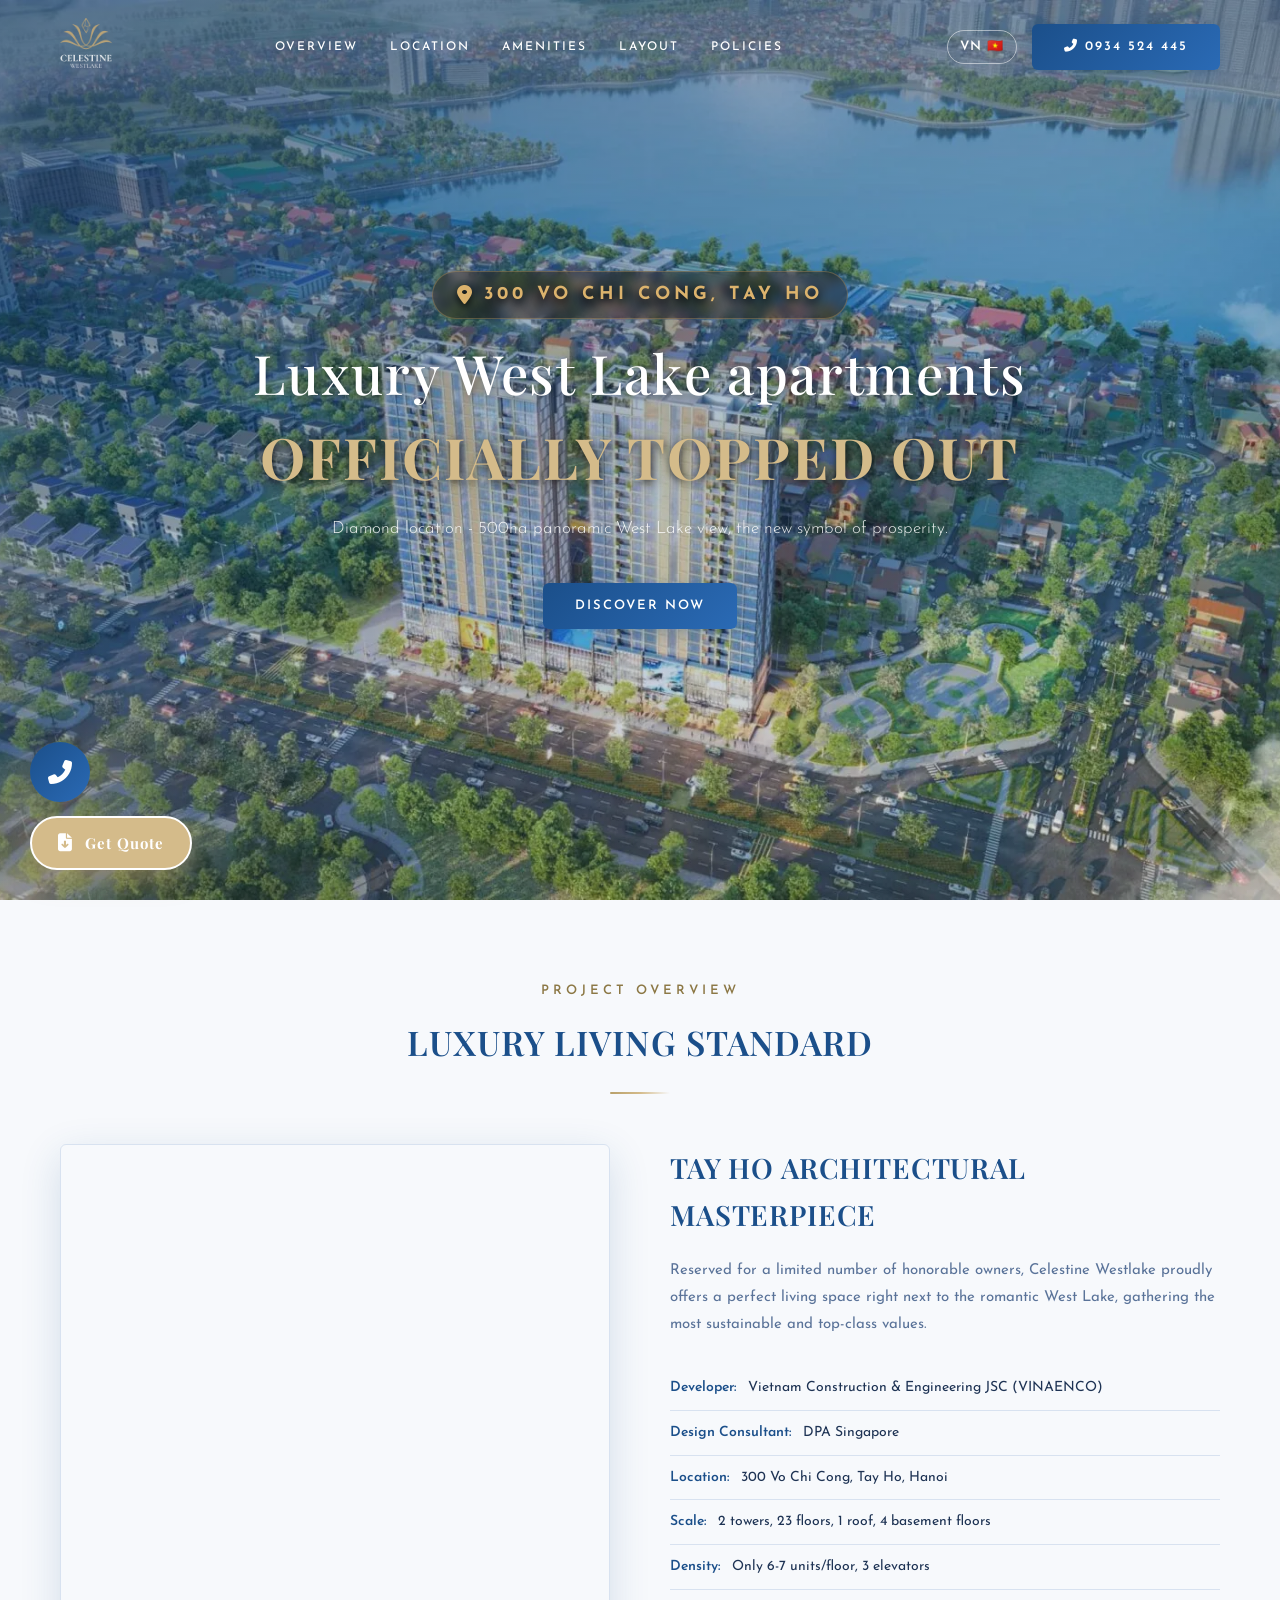
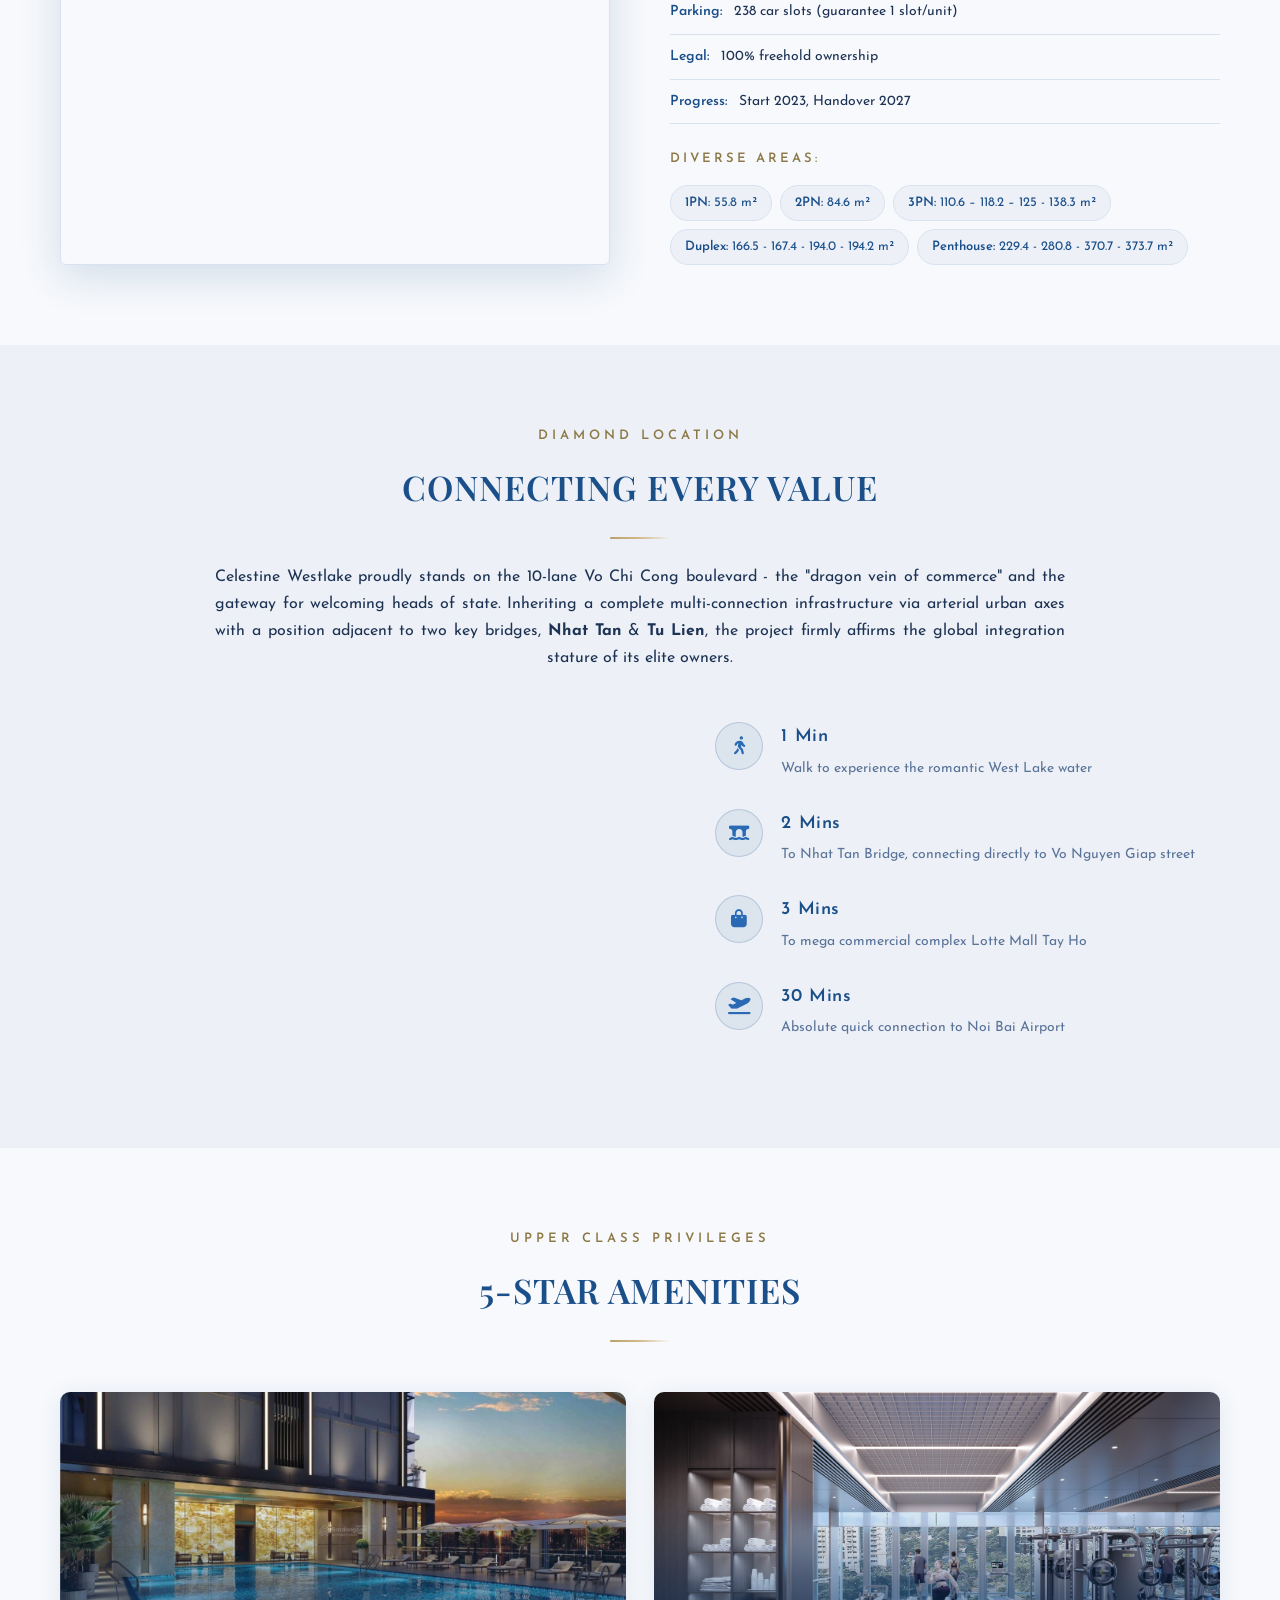
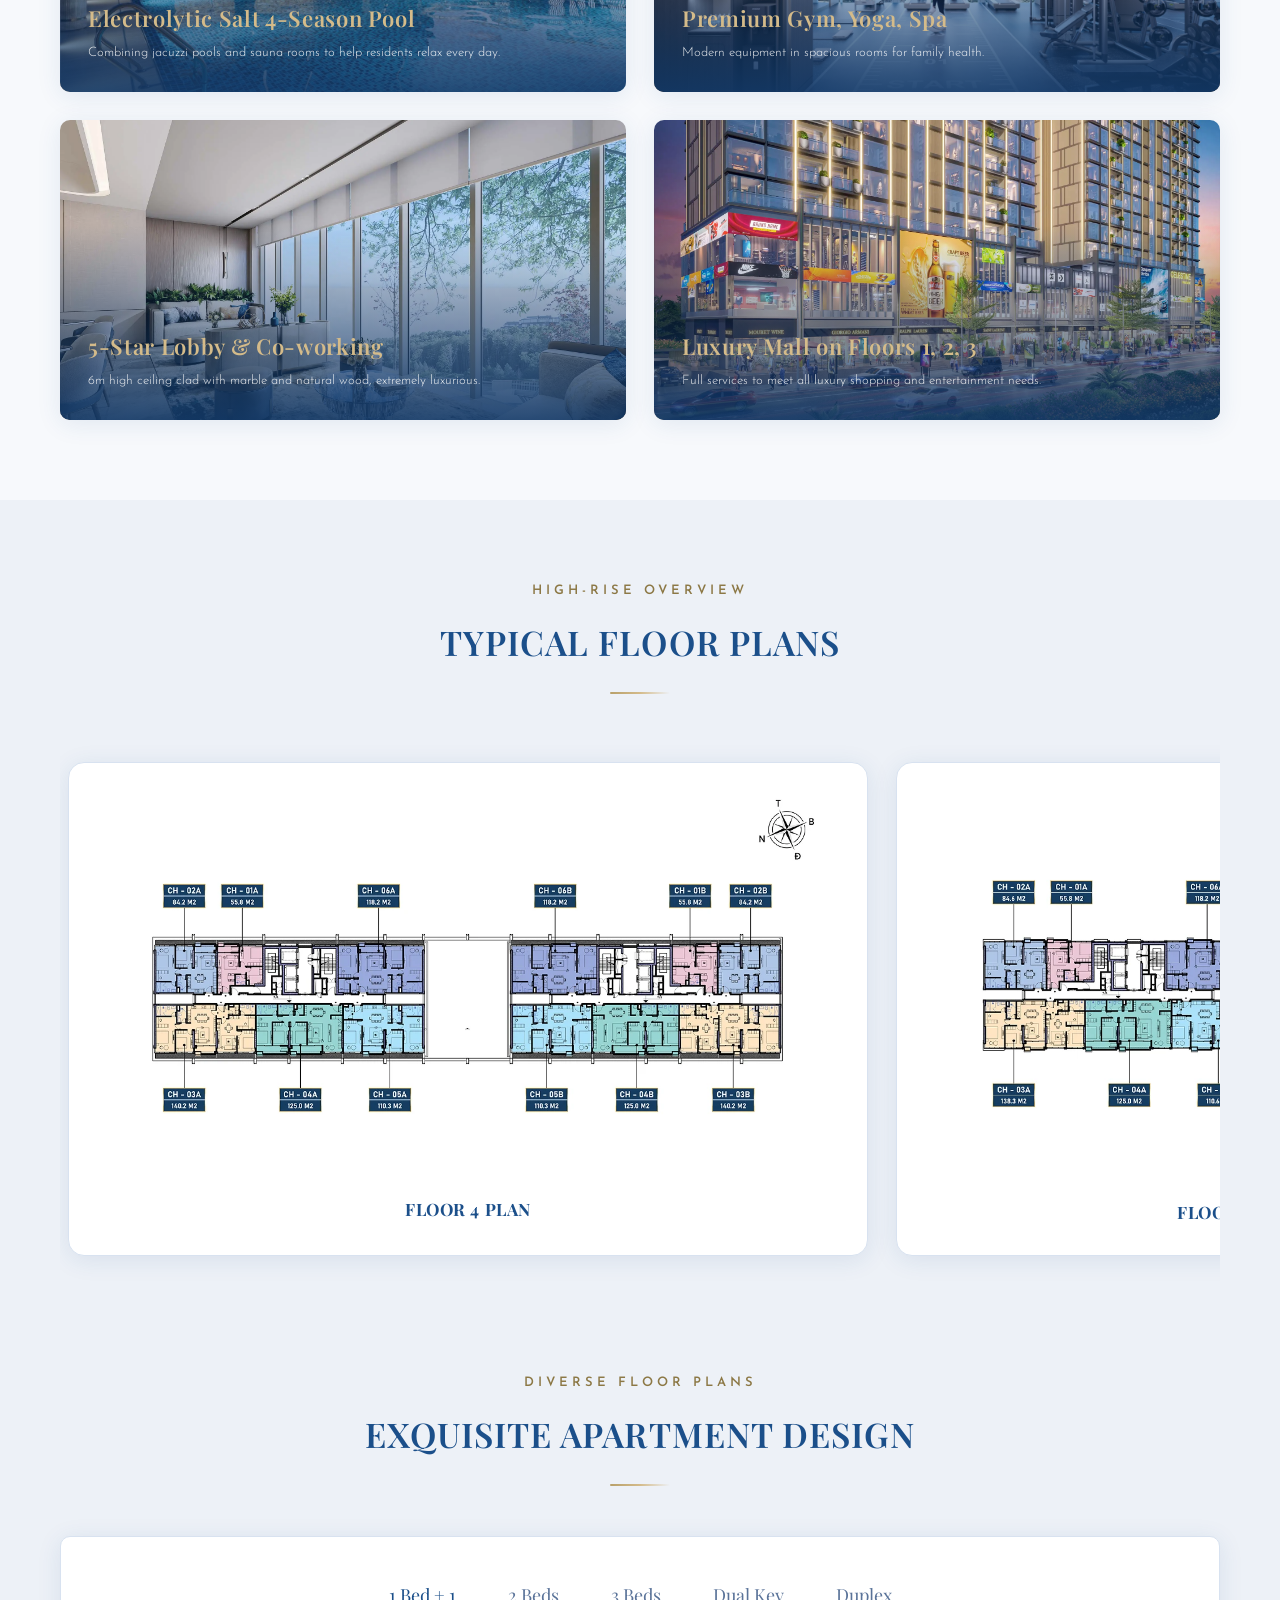
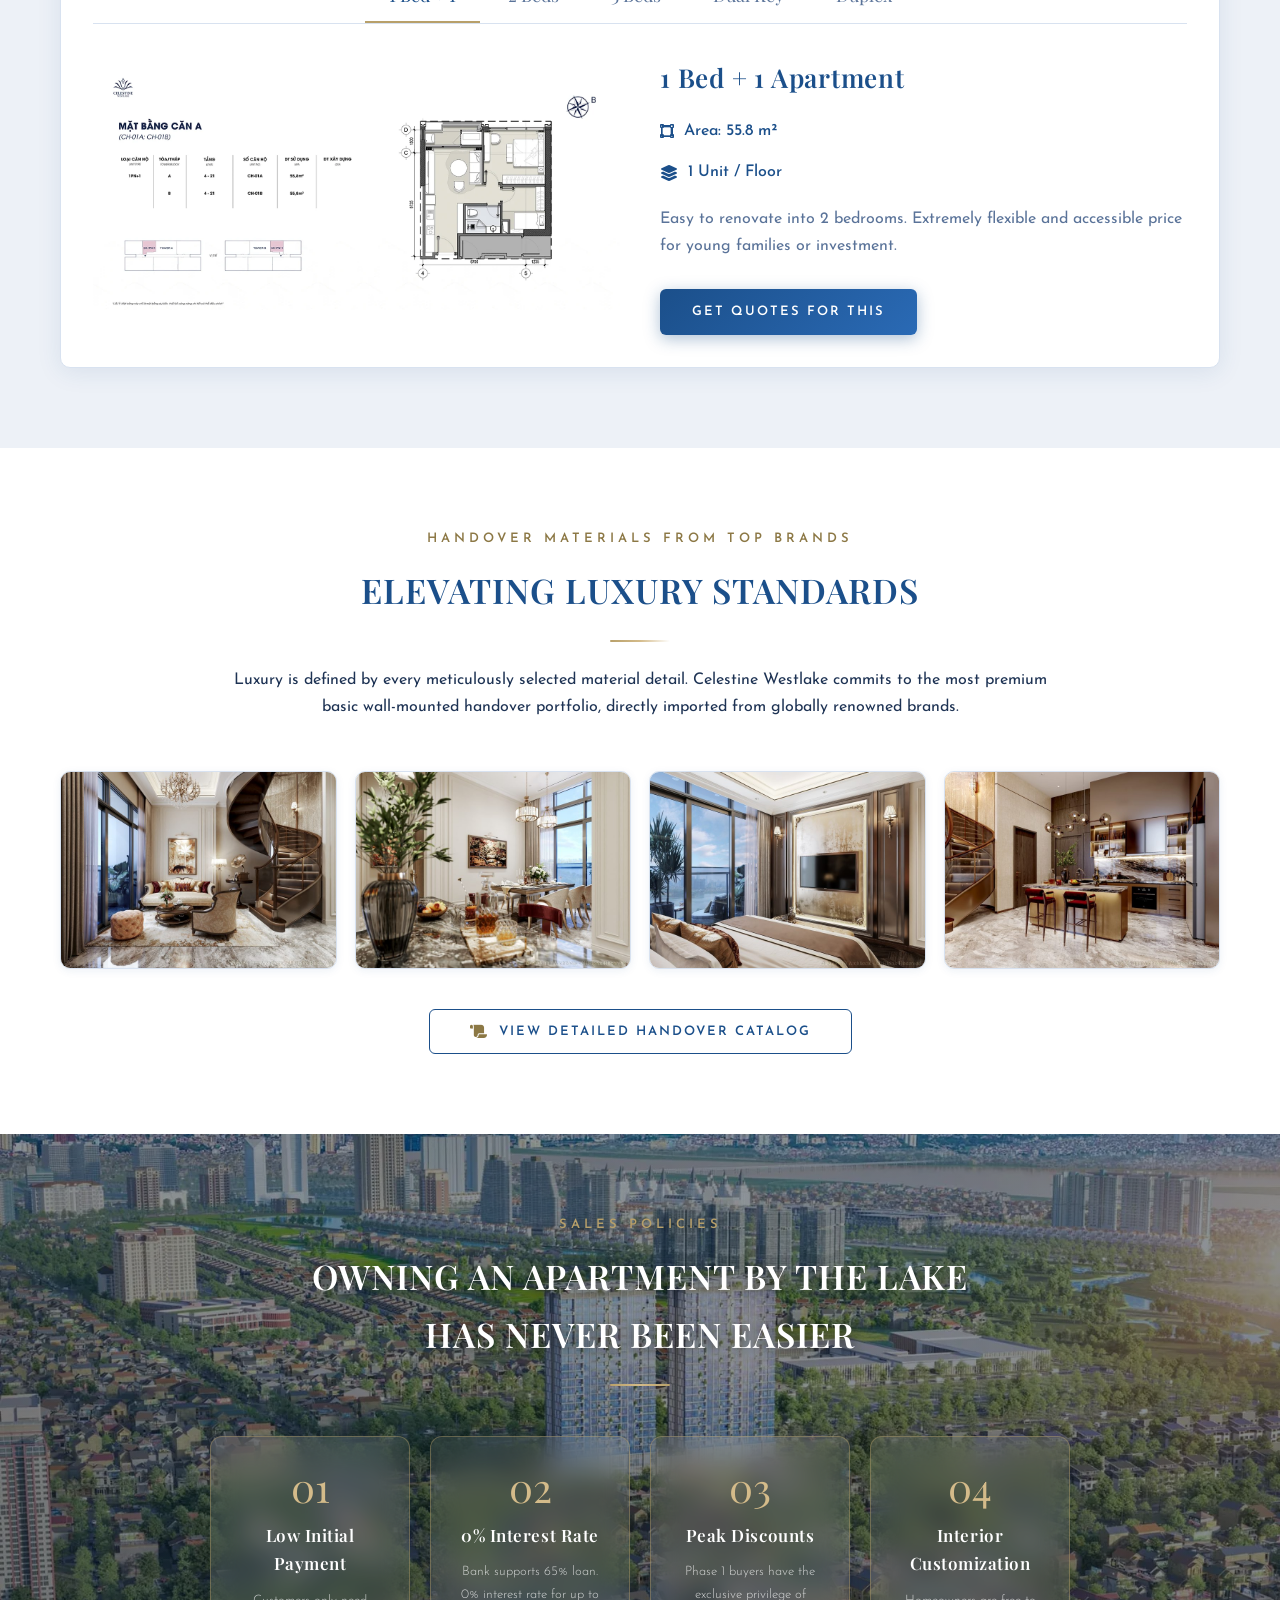
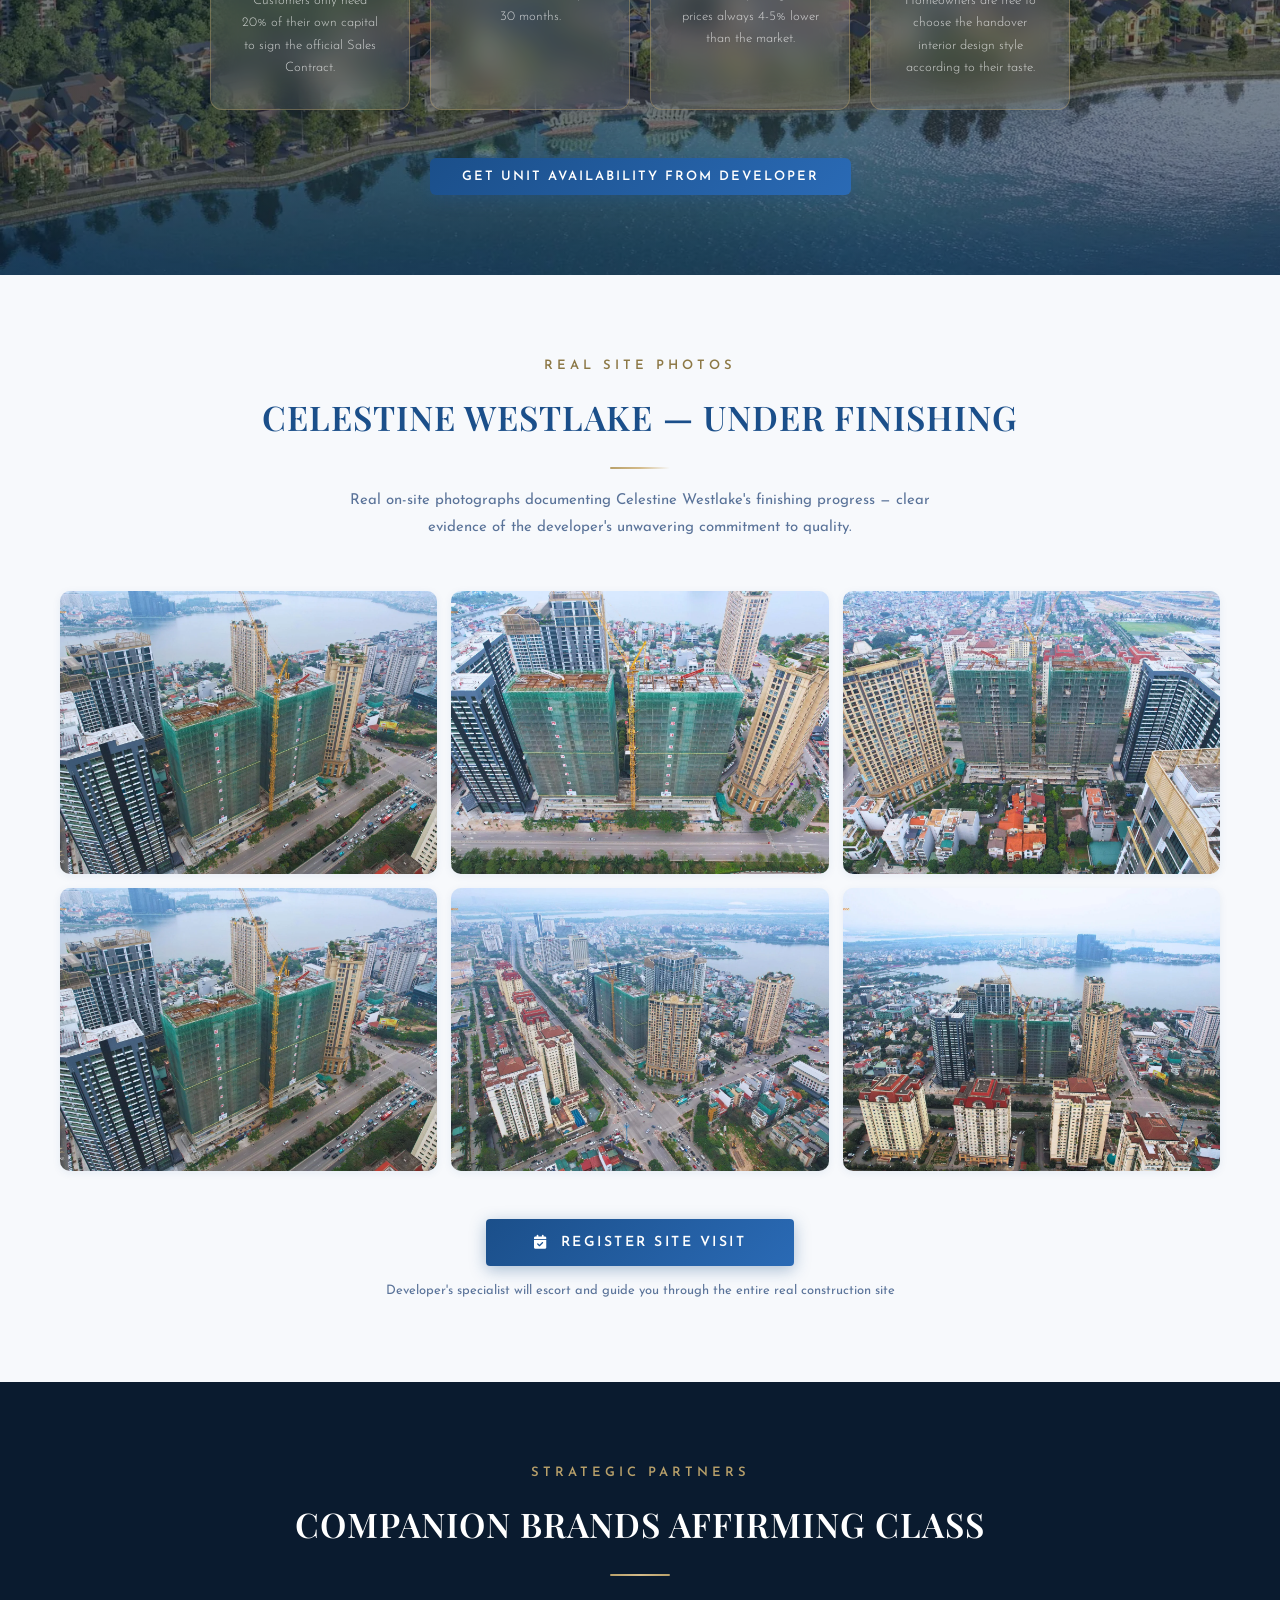
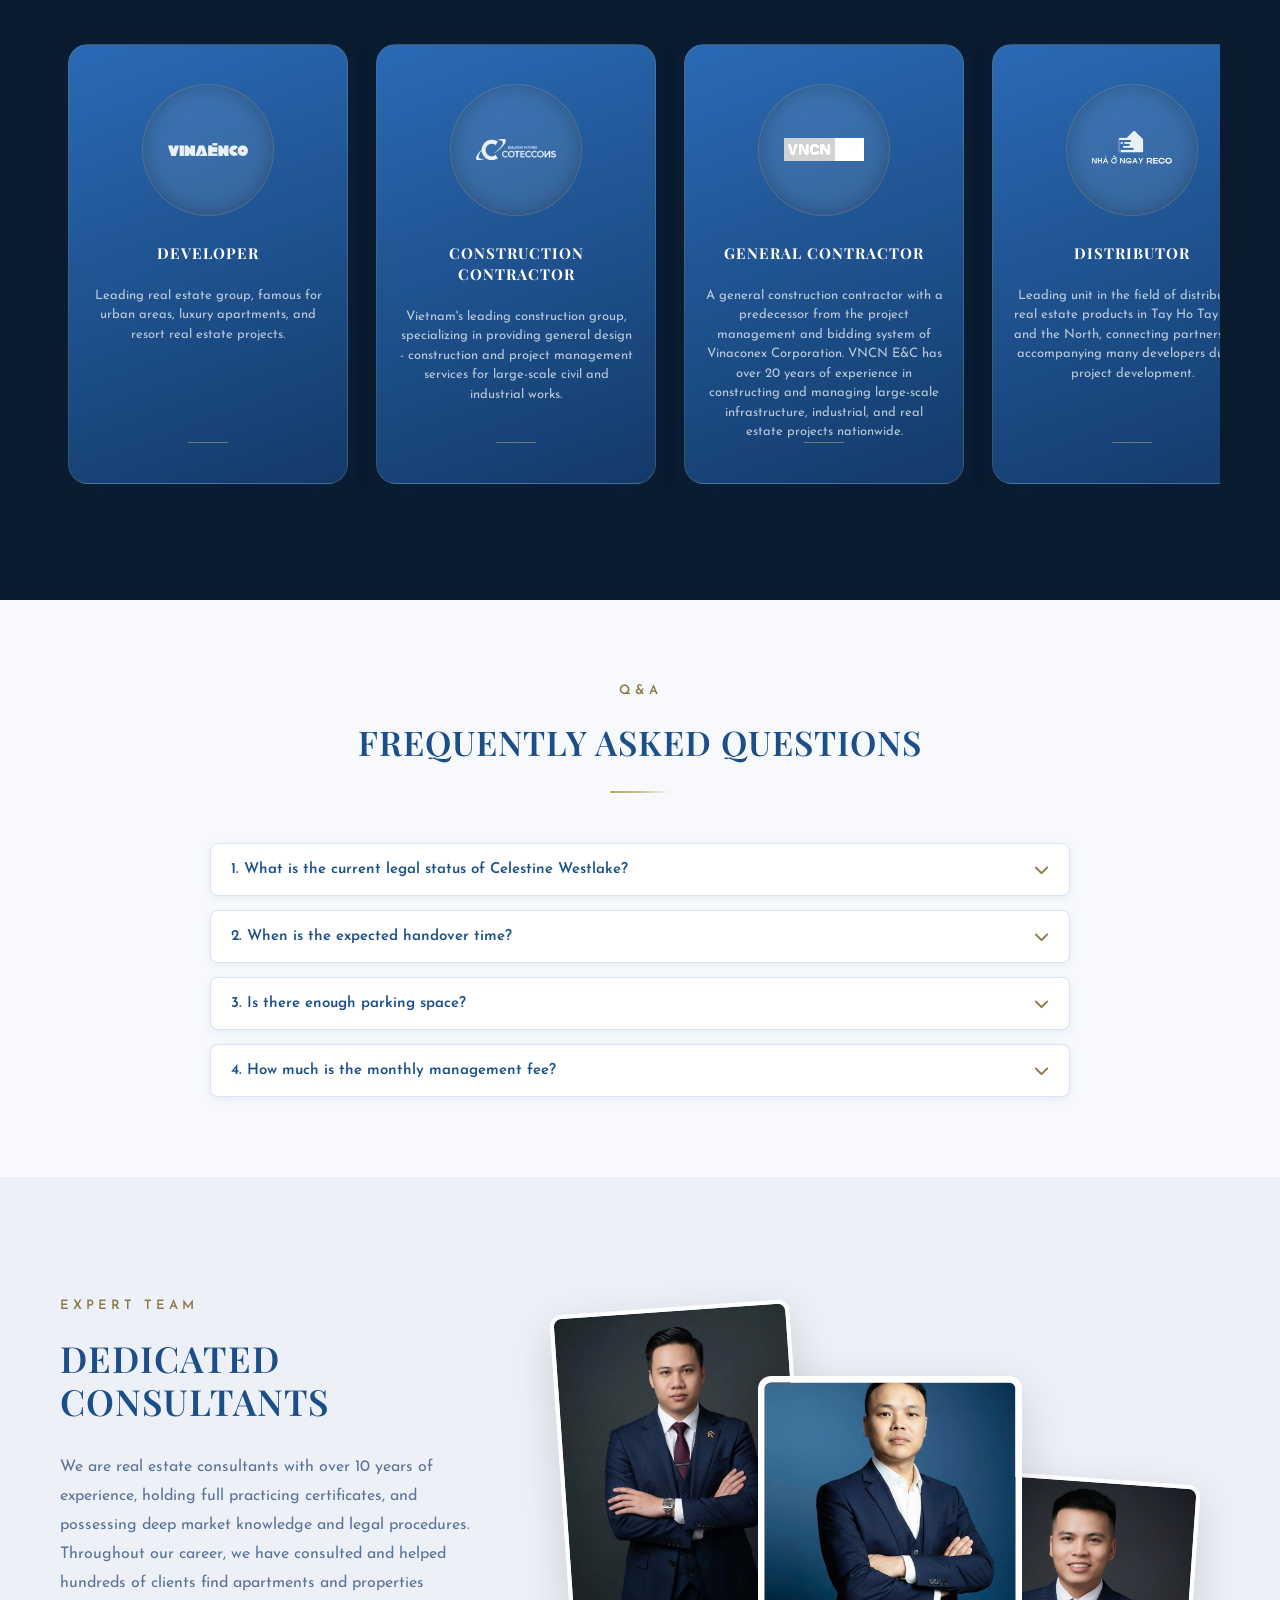
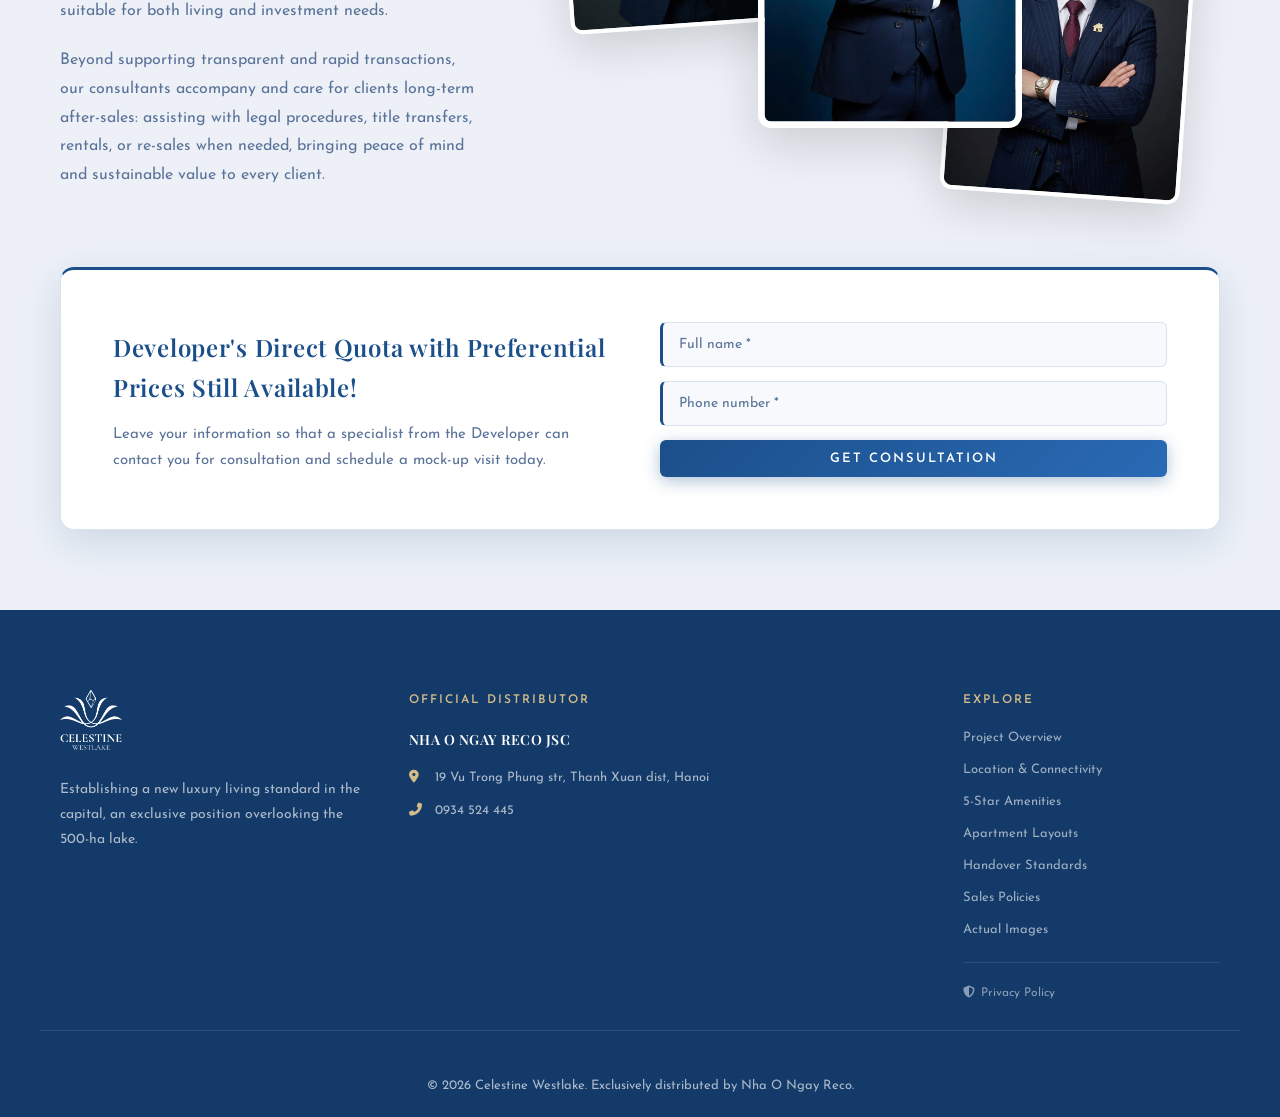
==== en.html @ 9095e69c "first commit" ====
<!DOCTYPE html>
<html lang="en">

<head>
    <meta charset="UTF-8">
    <meta name="viewport" content="width=device-width, initial-scale=1.0">
    <title>Celestine Westlake - The Origin of Luxury Living</title>
    <meta name="description"
        content="Luxury apartments Celestine Westlake at 300 Vo Chi Cong. 100% freehold ownership. Panoramic West Lake view. 216 exclusive units.">
    <meta name="keywords"
        content="Celestine Westlake, chung cư Tây Hồ, căn hộ hạng sang Hà Nội, 300 Võ Chí Công, chung cư cạnh Hồ Tây, VINAENCO, duplex Tây Hồ, penthouse Hồ Tây">
    <meta name="author" content="VINAENCO - Công ty CP Xây dựng và Kỹ thuật Việt Nam">
    <meta name="robots" content="index, follow">
    <link rel="canonical" href="https://vinaenco-celestine.vercel.app/">

    <!-- Open Graph / Facebook -->
    <meta property="og:type" content="website">
    <meta property="og:url" content="https://vinaenco-celestine.vercel.app/">
    <meta property="og:title" content="Celestine Westlake – Luxury Lakefront Apartments | Officially Topped Out">
    <meta property="og:description"
        content="216 exclusive units at 300 Vo Chi Cong, Tay Ho. 500ha panoramic West Lake view. Freehold ownership. Nhận báo giá trực tiếp từ CĐT VINAENCO.">
    <meta property="og:image" content="https://vinaenco-celestine.vercel.app/assets/images/Tong quan 1.jpg">
    <meta property="og:locale" content="vi_VN">
    <meta property="og:site_name" content="Celestine Westlake">

    <!-- Twitter Card -->
    <meta name="twitter:card" content="summary_large_image">
    <meta name="twitter:title" content="Celestine Westlake – Luxury Lakefront Apartments | Officially Topped Out">
    <meta name="twitter:description"
        content="216 exclusive units at 300 Vo Chi Cong, Tay Ho. 500ha panoramic West Lake view. Freehold ownership.">
    <meta name="twitter:image" content="https://vinaenco-celestine.vercel.app/assets/images/Tong quan 1.jpg">

    <!-- Favicon & Theme -->
    <link rel="icon" type="image/png" href="assets/images/logo.png">
    <meta name="theme-color" content="#FAF6F0">

    <!-- Google Fonts -->
    <link rel="preconnect" href="https://fonts.googleapis.com">
    <link rel="preconnect" href="https://fonts.gstatic.com" crossorigin>
    <link
        href="https://fonts.googleapis.com/css2?family=Cormorant+Garamond:wght@400;500;600;700&family=Montserrat:wght@300;400;500;600;700&display=swap"
        rel="stylesheet">
    <!-- Font Awesome -->
    <link rel="stylesheet" href="https://cdnjs.cloudflare.com/ajax/libs/font-awesome/6.4.0/css/all.min.css">
    <!-- Custom CSS -->
    <link rel="stylesheet" href="styles.css">

    <!-- Auto-redirect disabled in english file -->

    <!-- Meta Pixel Code -->
    <script>
        !function (f, b, e, v, n, t, s) {
            if (f.fbq) return; n = f.fbq = function () {
                n.callMethod ?
                    n.callMethod.apply(n, arguments) : n.queue.push(arguments)
            };
            if (!f._fbq) f._fbq = n; n.push = n; n.loaded = !0; n.version = '2.0';
            n.queue = []; t = b.createElement(e); t.async = !0;
            t.src = v; s = b.getElementsByTagName(e)[0];
            s.parentNode.insertBefore(t, s)
        }(window, document, 'script',
            'https://connect.facebook.net/en_US/fbevents.js');
        fbq('init', '1623653145273859');
        fbq('track', 'PageView');
    </script>
    <noscript><img height="1" width="1" style="display:none"
            src="https://www.facebook.com/tr?id=1623653145273859&ev=PageView&noscript=1" /></noscript>
    <!-- End Meta Pixel Code -->

    <!-- TikTok Pixel Code -->
    <script>
        !function (w, d, t) {
            w.TiktokAnalyticsObject = t;
            var ttq = w[t] = w[t] || [];
            ttq.methods = ["page", "track", "identify", "instances", "debug", "on", "off", "once", "ready", "alias", "group", "enableCookie", "disableCookie", "holdConsent", "revokeConsent", "grantConsent"];
            ttq.setAndDequeue = function (e) { ttq.use(e); ttq.names.forEach(function (n) { ttq[n] = function () { var i = Array.prototype.slice.call(arguments); i.unshift(n); ttq.push(i) } }) };
            ttq.use = function (t) { return ttq.instances.filter(function (e) { return e.name === t })[0] || ttq.setCustomLibrary(t) };
            ttq.load = function (e, n) {
                var r = "https://analytics.tiktok.com/i18n/pixel/events.js";
                ttq._i = ttq._i || {}; ttq._i[e] = []; ttq._i[e]._u = r; ttq._t = ttq._t || {}; ttq._t[e] = +new Date; ttq._o = ttq._o || {}; ttq._o[e] = n || {};
                n = document.createElement("script"); n.type = "text/javascript"; n.async = !0; n.src = r + "?sdkid=" + e + "&lib=" + t;
                e = document.getElementsByTagName("script")[0]; e.parentNode.insertBefore(n, e)
            };
            ttq.instances = []; ttq.cache = {}; ttq.setCustomLibrary = function (n) { ttq.instances.push(n) }; ttq.names = ttq.methods; ttq.queue = [];
            Array.prototype.forEach.call(ttq.methods, function (e) { ttq[e] = function () { var n = Array.prototype.slice.call(arguments); n.unshift(e); ttq.queue.push(n) } });
            w[t] = ttq
        }(window, document, "ttq");
        ttq.load('D3N0STRC77U93U3SVAC0');
        ttq.page();
    </script>
    <!-- End TikTok Pixel Code -->



    <style>
        .lux-tooltip {
            position: absolute;
            z-index: 100;
            opacity: 0;
            visibility: hidden;
            transition: all 0.3s cubic-bezier(0.175, 0.885, 0.32, 1.275);
            pointer-events: none;
            transform: translate(-50%, -100%) scale(1);
            margin-top: -15px;
            background: #1B4F8A;
            border-radius: 12px;
            width: 220px;
            box-shadow: 0 10px 30px rgba(0, 0, 0, 0.5);
            border: 1px solid #B8A06A;
            overflow: visible;
        }

        .lux-tooltip::after {
            content: '';
            position: absolute;
            bottom: -8px;
            left: 50%;
            transform: translateX(-50%);
            border-width: 8px 8px 0 8px;
            border-style: solid;
            border-color: #1B4F8A transparent transparent transparent;
        }

        .lux-tooltip img {
            width: 100%;
            height: 130px;
            object-fit: cover;
            display: block;
            border-top-left-radius: 12px;
            border-top-right-radius: 12px;
        }

        .lux-tooltip-content {
            display: flex;
            padding: 12px;
            gap: 12px;
            align-items: center;
        }

        .lux-tooltip-time {
            background: #133A69;
            border-radius: 8px;
            padding: 6px 10px;
            text-align: center;
            flex-shrink: 0;
            min-width: 48px;
            border: 1px solid rgba(255, 255, 255, 0.05);
        }

        .lux-tooltip-time .num {
            display: block;
            color: #dcb36d;
            font-size: 18px;
            font-weight: 700;
            line-height: 1;
            font-family: 'Montserrat', sans-serif;
        }

        .lux-tooltip-time .unit {
            display: block;
            color: #a0aab8;
            font-size: 11px;
            margin-top: 3px;
        }

        .lux-tooltip-title {
            color: #ffffff;
            font-family: 'Montserrat', sans-serif;
            font-size: 14px;
            font-weight: 600;
            line-height: 1.4;
            margin: 0;
            text-align: left;
        }
    </style>

    <style>
        .hero-location-highlight {
            color: #dcb36d !important;
            font-size: 18px !important;
            font-weight: 700 !important;
            letter-spacing: 2px;
            text-transform: uppercase;
            text-shadow: 0 4px 8px rgba(0, 0, 0, 0.8), 0 0 20px rgba(0, 0, 0, 0.5);
            margin-bottom: 20px;
            display: inline-flex;
            justify-content: center;
            align-items: center;
            gap: 8px;
            padding: 8px 24px;
            background: rgba(44, 26, 14, 0.4);
            border-radius: 50px;
            border: 1px solid rgba(220, 179, 109, 0.3);
            backdrop-filter: blur(4px);
        }

        .hero-location-highlight i {
            font-size: 20px;
        }
    </style>
</head>

<body>

    <!-- Header Navigation -->
    <header class="header">
        <div class="container header-container">
            <a href="#" class="logo">
                <!-- Using a text logo if image logo is not prominent enough, or we can use the image logo -->
                <img src="assets/images/logo.png" alt="Celestine Westlake Logo" style="max-height: 50px;">
            </a>
            <nav class="nav-menu">
                <ul>
                    <li><a href="#tong-quan">Overview</a></li>
                    <li><a href="#vi-tri">Location</a></li>
                    <li><a href="#tien-ich">Amenities</a></li>
                    <li><a href="#can-ho">Layout</a></li>
                    <li><a href="#chinh-sach">Policies</a></li>
                </ul>
            </nav>
            <div class="header-action">
                <a href="index.html" onclick="sessionStorage.setItem('lang_selected', 'true')" class="lang-switch"
                    title="Vietnamese Version">VN 🇻🇳</a>
                <a href="tel:0934524445" class="btn-primary"><i class="fas fa-phone-alt"></i> 0934 524 445</a>
                <button class="mobile-menu-btn"><i class="fas fa-bars"></i></button>
            </div>
        </div>
    </header>

    <!-- Hero Section -->
    <section class="hero" id="home">
        <div class="hero-slider">
            <!-- Using Hero-bg.webp -->
            <div class="slide active" style="background-image: url('assets/images/Hero-bg.webp');"></div>
        </div>
        <div class="hero-overlay"></div>
        <div class="container hero-content">
            <h2 class="sub-title hero-location-highlight" data-aos="fade-up"><i class="fas fa-map-marker-alt"></i> 300
                VO CHI CONG, TAY HO</h2>
            <h1 class="main-title" data-aos="fade-up" data-aos-delay="100">
                <span class="title-line-1">Luxury West Lake apartments</span>
                <span class="title-line-2">Officially Topped Out</span>
            </h1>
            <p class="hero-desc" data-aos="fade-up" data-aos-delay="200">Diamond location - 500ha panoramic West Lake
                view, the new symbol of prosperity.</p>
            <div class="hero-buttons" data-aos="fade-up" data-aos-delay="300">
                <a href="#tong-quan" class="btn-primary">Discover Now</a>
            </div>
        </div>
    </section>

    <!-- Overview Section -->
    <section class="section overview" id="tong-quan">
        <div class="container">
            <div class="section-header text-center">
                <h5 class="section-subtitle">PROJECT OVERVIEW</h5>
                <h2 class="section-title">LUXURY LIVING STANDARD</h2>
                <div class="line-divider"></div>
            </div>
            <div class="overview-grid">
                <div class="overview-img css-slider">
                    <img src="assets/images/Slider 1.webp" alt="Celestine Westlake - Westlake view" class="slide-item">
                    <img src="assets/images/slider 2.png" alt="Celestine Westlake - Luxury architecture" class="slide-item">
                    <img src="assets/images/Slider 3.webp" alt="Celestine Westlake - Top class standard" class="slide-item">
                </div>
                <div class="overview-content">
                    <h3 class="content-title">TAY HO ARCHITECTURAL MASTERPIECE</h3>
                    <p class="content-desc">Reserved for a limited number of honorable owners, Celestine Westlake
                        proudly offers a perfect living space right next to the romantic West Lake, gathering the most
                        sustainable and top-class values.</p>
                    <ul class="info-list info-grid">
                        <li><strong>Developer:</strong> Vietnam Construction & Engineering JSC (VINAENCO)</li>
                        <li><strong>Design Consultant:</strong> DPA Singapore</li>
                        <li><strong>Location:</strong> 300 Vo Chi Cong, Tay Ho, Hanoi</li>
                        <li><strong>Scale:</strong> 2 towers, 23 floors, 1 roof, 4 basement floors</li>
                        <li><strong>Density:</strong> Only 6-7 units/floor, 3 elevators</li>
                        <li><strong>Parking:</strong> 238 car slots (guarantee 1 slot/unit)</li>
                        <li><strong>Legal:</strong> 100% freehold ownership</li>
                        <li><strong>Progress:</strong> Start 2023, Handover 2027</li>
                    </ul>

                    <div class="area-list-container">
                        <h4 class="area-title">DIVERSE AREAS:</h4>
                        <div class="area-tags">
                            <span class="area-tag"><strong>1PN:</strong> 55.8 m²</span>
                            <span class="area-tag"><strong>2PN:</strong> 84.6 m²</span>
                            <span class="area-tag"><strong>3PN:</strong> 110.6 – 118.2 – 125 - 138.3 m²</span>
                            <span class="area-tag"><strong>Duplex:</strong> 166.5 - 167.4 - 194.0 - 194.2 m²</span>
                            <span class="area-tag"><strong>Penthouse:</strong> 229.4 - 280.8 - 370.7 - 373.7 m²</span>
                        </div>
                    </div>
                </div>
            </div>
        </div>
    </section>

    <!-- Location Section -->
    <section class="section location bg-light" id="vi-tri">
        <div class="container">
            <div class="section-header text-center">
                <h5 class="section-subtitle">DIAMOND LOCATION</h5>
                <h2 class="section-title">CONNECTING EVERY VALUE</h2>
                <div class="line-divider"></div>
                <p class="section-description"
                    style="max-width: 850px; margin: 25px auto 40px auto; color: var(--color-text); font-size: 16px; line-height: 1.7; text-align: justify; text-align-last: center;">
                    Celestine Westlake proudly stands on the 10-lane Vo Chi Cong boulevard - the "dragon vein of
                    commerce" and the gateway for welcoming heads of state. Inheriting a complete multi-connection
                    infrastructure via arterial urban axes with a position adjacent to two key bridges, <strong>Nhat
                        Tan</strong> & <strong>Tu Lien</strong>, the project firmly affirms the global integration
                    stature of its elite owners.
                </p>
            </div>
            <div class="location-wrapper">


                <style>
                    .home-position-map {
                        position: relative;
                        width: 100%;
                    }

                    .home-position-map img {
                        width: 100%;
                        height: auto;
                        display: block;
                    }

                    .home-position-map svg {
                        position: absolute;
                        top: 0;
                        left: 0;
                        width: 100%;
                        height: 100%;
                    }

                    .home-position-map svg.map-direction {
                        pointer-events: none;
                    }

                    /* Custom animations from original site */
                    @-webkit-keyframes StrokeLine {
                        0% {
                            stroke-dashoffset: 0
                        }

                        to {
                            stroke-dashoffset: -200
                        }
                    }

                    @keyframes StrokeLine {
                        0% {
                            stroke-dashoffset: 0
                        }

                        to {
                            stroke-dashoffset: -200
                        }
                    }

                    @-webkit-keyframes StrokeLine1 {
                        0% {
                            stroke-dashoffset: 0
                        }

                        to {
                            stroke-dashoffset: 200
                        }
                    }

                    @keyframes StrokeLine1 {
                        0% {
                            stroke-dashoffset: 0
                        }

                        to {
                            stroke-dashoffset: 200
                        }
                    }

                    @-webkit-keyframes AniPointer {
                        0% {
                            -webkit-box-shadow: 0 0 0 hsla(0, 0%, 100%, 0);
                            box-shadow: 0 0 0 hsla(0, 0%, 100%, 0);
                            -webkit-transform: scale(0);
                            transform: scale(0)
                        }

                        50% {
                            -webkit-box-shadow: 0 0 50px hsla(0, 0%, 100%, .5);
                            box-shadow: 0 0 50px hsla(0, 0%, 100%, .5);
                            -webkit-transform: scale(1);
                            transform: scale(1)
                        }

                        to {
                            -webkit-box-shadow: 0 0 60px hsla(0, 0%, 100%, 0);
                            box-shadow: 0 0 60px hsla(0, 0%, 100%, 0);
                            -webkit-transform: scale(2);
                            transform: scale(2)
                        }
                    }

                    @keyframes AniPointer {
                        0% {
                            -webkit-box-shadow: 0 0 0 hsla(0, 0%, 100%, 0);
                            box-shadow: 0 0 0 hsla(0, 0%, 100%, 0);
                            -webkit-transform: scale(0);
                            transform: scale(0)
                        }

                        50% {
                            -webkit-box-shadow: 0 0 50px hsla(0, 0%, 100%, .5);
                            box-shadow: 0 0 50px hsla(0, 0%, 100%, .5);
                            -webkit-transform: scale(1);
                            transform: scale(1)
                        }

                        to {
                            -webkit-box-shadow: 0 0 60px hsla(0, 0%, 100%, 0);
                            box-shadow: 0 0 60px hsla(0, 0%, 100%, 0);
                            -webkit-transform: scale(2);
                            transform: scale(2)
                        }
                    }

                    /* Line animations */
                    .st-line {
                        fill: none;
                        stroke-width: 2px;
                        stroke-dasharray: 5;
                        stroke-miterlimit: 10;
                        stroke-dashoffset: 0;
                        stroke: #FFFFFF !important;
                        -webkit-animation: StrokeLine 10s infinite linear;
                        animation: StrokeLine 10s infinite linear;
                    }

                    /* Map Dot animations */
                    g.dot-p {
                        -webkit-animation: StrokeLine1 10s infinite linear;
                        animation: StrokeLine1 10s infinite linear;
                        -webkit-transition: all .3s ease-in-out;
                        transition: all .3s ease-in-out;
                        fill-opacity: 0 !important;
                        stroke: #fff;
                        stroke-miterlimit: 10;
                        stroke-width: 1.5;
                        stroke-dasharray: 5;
                        stroke-dashoffset: 0;
                        cursor: pointer;
                    }
                </style>
                <div class="location-video-illus"
                    style="position: relative; width: 100%; border-radius: 20px; overflow: visible; background: #FAF6F0;">
                    <div id="position" class="home-position">
                        <div class="home-position-map"><img class="lazy loaded"
                                src="https://celestine-westlake.vn/wp-content/uploads/2025/11/map-kienhung.svg" alt=""
                                data-src="https://celestine-westlake.vn/wp-content/uploads/2025/11/map-kienhung.svg"
                                data-was-processed="true" />

                            <svg width="1170" height="960" viewBox="0 0 1170 960" fill="none"
                                xmlns="http://www.w3.org/2000/svg" class="map-svg"
                                style="z-index: 10; pointer-events: none;">
                                <g clip-path="url(#clip0_678_960)">
                                    <mask id="mask0_678_960" style="mask-type:alpha" maskUnits="userSpaceOnUse" x="0"
                                        y="0" width="1170" height="960">
                                        <rect width="1170" height="960" fill="#D9D9D9"></rect>
                                    </mask>
                                    <g mask="url(#mask0_678_960)">
                                        <path
                                            d="M586.724 397.252C590.969 397.252 594.411 393.811 594.411 389.566C594.411 385.321 590.969 381.879 586.724 381.879C582.479 381.879 579.038 385.321 579.038 389.566C579.038 393.811 582.479 397.252 586.724 397.252Z"
                                            fill="#BAA276"></path>
                                        <path
                                            d="M586.724 401.591C593.023 401.591 598.13 396.485 598.13 390.186C598.13 383.887 593.023 378.78 586.724 378.78C580.425 378.78 575.319 383.887 575.319 390.186C575.319 396.485 580.425 401.591 586.724 401.591Z"
                                            stroke="#4A3728" stroke-width="0.25" stroke-miterlimit="10"></path>
                                        <path
                                            d="M586.723 395.268C589.872 395.268 592.425 392.715 592.425 389.565C592.425 386.416 589.872 383.863 586.723 383.863C583.573 383.863 581.02 386.416 581.02 389.565C581.02 392.715 583.573 395.268 586.723 395.268Z"
                                            fill="white"></path>
                                        <g filter="url(#filter0_d_678_960)" class="st-logo">
                                            <path
                                                d="M615.599 329.817C615.46 314.977 604.365 302.773 589.941 300.831C588.416 300.692 587.029 300.554 585.365 300.554C573.992 300.692 564.284 307.211 559.43 316.642C557.211 320.802 556.102 325.656 556.102 330.649C556.24 335.919 557.627 340.773 559.985 345.073C560.678 346.182 561.372 347.153 562.065 348.262L586.474 385.015L609.912 347.708C610.606 346.737 611.299 345.627 611.854 344.518C614.351 339.941 615.737 335.087 615.599 329.817ZM586.613 350.897C585.919 350.897 585.087 350.897 584.394 350.759C573.299 349.788 564.423 340.496 564.284 329.123C564.145 317.612 572.744 308.182 583.978 306.933C584.671 306.933 585.365 306.795 586.058 306.795C598.263 306.656 608.11 316.364 608.387 328.43C608.387 340.635 598.679 350.62 586.613 350.897Z"
                                                fill="url(#paint0_linear_678_960)"></path>
                                            <path
                                                d="M585.364 300.054C586.633 300.054 587.744 300.133 588.861 300.231L589.986 300.333L589.997 300.334L590.008 300.336C604.67 302.31 615.953 314.715 616.099 329.804L616.107 330.306C616.151 335.477 614.748 340.249 612.301 344.74L612.302 344.741C611.736 345.872 611.032 346.997 610.331 347.98L586.897 385.28L586.486 385.936L586.058 385.291L561.648 348.539L561.641 348.527V348.526C561.299 347.979 560.956 347.465 560.609 346.944C560.263 346.425 559.912 345.9 559.561 345.338L559.547 345.312C557.152 340.945 555.742 336.014 555.602 330.662V330.649C555.602 325.584 556.727 320.647 558.989 316.406C563.925 306.822 573.795 300.195 585.358 300.054H585.364ZM586.059 307.295C585.741 307.295 585.418 307.326 585.067 307.361C584.737 307.394 584.379 307.43 584.017 307.433C573.041 308.66 564.649 317.874 564.784 329.117C564.918 340.054 573.325 349.027 583.931 350.21L584.438 350.261L584.465 350.263L584.492 350.269C585.125 350.395 585.9 350.396 586.603 350.396C598.389 350.125 607.881 340.372 607.887 328.441C607.62 316.83 598.289 307.456 586.621 307.295H586.059Z"
                                                stroke="#2C1A0E" stroke-opacity="0.5"></path>
                                            <path
                                                d="M614.626 329.817C614.487 315.393 603.67 303.605 589.94 301.802C588.553 301.663 587.027 301.524 585.64 301.524C574.684 301.663 565.253 307.904 560.538 317.057C558.457 321.079 557.209 325.795 557.348 330.649C557.348 335.78 558.735 340.496 561.092 344.518C561.647 345.627 562.341 346.598 563.173 347.569L586.75 383.073L609.356 347.014C610.049 346.043 610.743 344.934 611.297 343.963C613.516 339.664 614.765 334.81 614.626 329.817ZM586.611 350.065C585.918 350.065 585.224 350.065 584.531 349.927C573.713 348.956 565.253 340.08 565.114 328.985C564.976 317.89 573.297 308.736 584.115 307.488C584.808 307.488 585.363 307.349 586.056 307.349C597.845 307.211 607.414 316.641 607.553 328.291C607.692 340.357 598.261 349.927 586.611 350.065ZM586.056 310.816C584.669 310.816 583.283 310.955 582.034 311.371C574.129 313.313 568.166 320.525 568.304 329.123C568.443 337.722 574.545 344.795 582.728 346.459C583.976 346.737 585.224 346.875 586.611 346.875C596.597 346.737 604.502 338.554 604.363 328.707C604.086 318.722 595.903 310.678 586.056 310.816Z"
                                                fill="url(#paint1_linear_678_960)"></path>
                                            <path
                                                d="M578.984 324.27C578.984 325.24 578.846 326.211 578.846 327.182C578.846 327.459 578.846 327.875 578.846 328.153C578.846 330.094 578.984 332.036 579.262 333.839V333.978C579.262 334.255 579.4 334.671 579.4 334.949C579.4 335.226 579.539 335.365 579.539 335.642C579.539 335.919 579.539 336.058 579.678 336.335C579.678 336.474 579.678 336.613 579.678 336.752C579.816 337.168 579.816 337.584 579.955 338C579.955 338 579.955 338 579.955 338.138V338.277C579.955 338.554 580.094 338.97 580.094 339.248V339.387C580.51 341.19 581.065 342.992 581.758 344.795C582.035 345.35 582.174 345.905 582.451 346.46C574.408 344.795 568.167 337.722 568.028 329.124C567.889 320.525 573.714 313.313 581.758 311.372C581.481 312.065 581.065 312.897 580.787 313.591C579.816 316.503 579.123 319.554 578.846 322.744C579.123 323.299 578.984 323.715 578.984 324.27Z"
                                                fill="#BBBDBF"></path>
                                            <path
                                                d="M604.228 328.569C604.367 338.555 596.461 346.598 586.476 346.737C585.228 346.737 583.841 346.598 582.593 346.321C574.549 344.657 568.308 337.584 568.169 328.985C568.03 320.386 573.855 313.175 581.899 311.233C583.147 310.956 584.534 310.678 585.921 310.678C595.907 310.678 604.089 318.722 604.228 328.569Z"
                                                fill="white"></path>
                                            <path
                                                d="M604.228 328.569C604.367 338.555 596.461 346.598 586.476 346.737C585.228 346.737 583.841 346.598 582.593 346.321C574.549 344.657 568.308 337.584 568.169 328.985C568.03 320.386 573.855 313.175 581.899 311.233C583.147 310.956 584.534 310.678 585.921 310.678C595.907 310.678 604.089 318.722 604.228 328.569Z"
                                                fill="url(#paint2_linear_678_960)"></path>
                                            <path
                                                d="M603.256 328.846C603.395 337.861 596.183 345.211 587.168 345.35C578.153 345.489 570.803 338.277 570.664 329.262C570.526 320.247 577.737 312.897 586.752 312.758C595.767 312.62 603.117 319.831 603.256 328.846Z"
                                                fill="url(#paint3_linear_678_960)"></path>
                                            <path
                                                d="M592.798 327.085C590.731 330.038 589.549 334.172 586.449 334.172C583.201 334.024 582.02 329.89 580.1 327.085C578.033 324.132 575.228 325.904 575.228 325.904C579.215 326.052 581.429 331.367 583.201 333.138C584.677 334.615 586.006 334.615 586.449 334.615C586.892 334.615 588.221 334.467 589.697 333.138C591.469 331.367 593.683 326.052 597.67 325.904C597.522 326.052 594.865 324.132 592.798 327.085Z"
                                                fill="url(#paint4_linear_678_960)"></path>
                                            <path
                                                d="M589.402 325.018C588.517 327.824 588.812 331.219 586.007 332.696C583.054 334.024 580.692 331.662 578.034 330.481C575.229 329.3 573.457 331.662 573.457 331.662C577.148 330.038 580.692 332.843 582.906 333.286C584.678 333.582 585.859 333.139 586.302 332.991C586.597 332.843 587.778 332.253 588.664 330.629C589.698 328.709 589.845 324.133 593.389 322.361C593.241 322.213 590.288 322.066 589.402 325.018Z"
                                                fill="url(#paint5_linear_678_960)"></path>
                                            <path
                                                d="M583.35 325.018C584.236 327.824 583.94 331.219 586.745 332.696C589.698 334.024 592.061 331.662 594.718 330.481C597.523 329.3 599.295 331.662 599.295 331.662C595.604 330.038 592.061 332.843 589.846 333.286C588.074 333.582 586.893 333.139 586.45 332.991C586.155 332.843 584.974 332.253 584.088 330.629C583.054 328.709 582.907 324.133 579.363 322.361C579.363 322.213 582.464 322.066 583.35 325.018Z"
                                                fill="url(#paint6_linear_678_960)"></path>
                                            <path
                                                d="M588.367 322.361C588.22 322.213 588.072 321.918 588.072 321.77C587.629 320.884 587.038 319.998 586.595 319.26C586.448 319.113 586.3 319.113 586.153 319.26C586.005 319.555 585.857 319.703 585.71 319.998C585.267 320.884 584.824 321.622 584.233 322.508C584.233 322.656 584.086 322.656 584.086 322.804C584.086 322.951 584.233 323.099 584.233 323.099C584.824 323.985 585.267 324.871 585.857 325.756C586.005 325.904 586.153 326.199 586.3 326.347C586.448 326.495 586.596 326.495 586.743 326.347C586.891 326.199 586.891 325.904 587.038 325.756C587.334 325.313 587.481 324.871 587.777 324.428C588.072 323.985 588.22 323.394 588.515 322.804C588.515 322.804 588.515 322.656 588.515 322.508L588.367 322.361ZM586.153 320.589C586.153 320.294 586.3 319.998 586.3 319.703C586.3 319.703 586.3 319.703 586.3 319.555L586.448 319.703C586.743 320.294 587.186 321.032 587.481 321.622C587.629 321.77 587.629 321.918 587.777 322.065C587.924 322.213 587.924 322.361 587.777 322.508C587.777 322.656 587.629 322.804 587.481 322.951C587.334 323.099 587.186 323.099 587.038 323.099C586.743 322.951 586.448 322.951 586.3 322.804C586.153 322.656 586.005 322.508 586.005 322.361C586.005 322.065 586.005 321.77 586.153 321.622C586.153 321.179 586.153 320.884 586.153 320.589ZM584.971 323.542C584.824 323.246 584.676 322.951 584.529 322.804C584.529 322.656 584.529 322.508 584.529 322.361C584.676 322.213 584.676 322.065 584.824 321.918C585.267 321.327 585.562 320.589 586.005 319.998C586.005 319.851 586.153 319.851 586.153 319.703C586.153 320.294 586.005 320.737 586.005 321.327C586.005 321.622 585.857 321.918 585.857 322.213C585.857 322.508 585.71 322.656 585.562 322.804C585.267 323.246 585.119 323.394 584.971 323.542C584.971 323.689 584.971 323.689 584.971 323.542ZM586.448 325.756C586.448 325.756 586.448 325.904 586.3 325.904C586.448 325.904 586.3 325.904 586.448 325.756C585.857 325.313 585.562 324.575 585.119 323.985C584.971 323.837 584.971 323.689 585.119 323.542C585.267 323.394 585.414 323.246 585.414 323.099C585.562 322.951 585.71 322.951 585.857 322.951C586.153 323.099 586.595 323.246 586.891 323.394C587.038 323.394 587.038 323.542 587.038 323.689C587.038 323.837 587.038 323.985 586.891 323.985C586.891 324.575 586.743 325.166 586.448 325.756ZM588.072 323.394C587.924 323.689 587.777 323.985 587.629 324.28C587.334 324.723 587.038 325.166 586.891 325.461C586.891 325.609 586.743 325.609 586.743 325.756C586.743 325.756 586.743 325.756 586.743 325.609C586.891 325.018 587.186 324.428 587.334 323.837C587.334 323.689 587.481 323.542 587.481 323.394C587.481 323.246 587.629 323.099 587.777 322.951C587.924 322.804 588.072 322.804 588.072 322.951C588.072 323.246 588.072 323.394 588.072 323.394Z"
                                                fill="url(#paint7_linear_678_960)"></path>
                                        </g>
                                    </g>
                                </g>
                                <defs>
                                    <filter id="filter0_d_678_960" x="543.102" y="291.554" width="85.5067"
                                        height="111.304" filterUnits="userSpaceOnUse"
                                        color-interpolation-filters="sRGB">
                                        <feFlood flood-opacity="0" result="BackgroundImageFix"></feFlood>
                                        <feColorMatrix in="SourceAlpha" type="matrix"
                                            values="0 0 0 0 0 0 0 0 0 0 0 0 0 0 0 0 0 0 127 0" result="hardAlpha">
                                        </feColorMatrix>
                                        <feOffset dy="4"></feOffset>
                                        <feGaussianBlur stdDeviation="6"></feGaussianBlur>
                                        <feComposite in2="hardAlpha" operator="out"></feComposite>
                                        <feColorMatrix type="matrix" values="0 0 0 0 0 0 0 0 0 0 0 0 0 0 0 0 0 0 0.6 0">
                                        </feColorMatrix>
                                        <feBlend mode="normal" in2="BackgroundImageFix"
                                            result="effect1_dropShadow_678_960"></feBlend>
                                        <feBlend mode="normal" in="SourceGraphic" in2="effect1_dropShadow_678_960"
                                            result="shape"></feBlend>
                                    </filter>
                                    <linearGradient id="paint0_linear_678_960" x1="605.853" y1="300.554" x2="533.595"
                                        y2="350.638" gradientUnits="userSpaceOnUse">
                                        <stop stop-color="#C79B72"></stop>
                                        <stop offset="0.182692" stop-color="#FFE7BE"></stop>
                                        <stop offset="0.344306" stop-color="#FFE7BE"></stop>
                                        <stop offset="0.558987" stop-color="#E6C68D"></stop>
                                        <stop offset="0.85" stop-color="#ECCC94"></stop>
                                        <stop offset="1" stop-color="#C79B72"></stop>
                                    </linearGradient>
                                    <linearGradient id="paint1_linear_678_960" x1="614.636" y1="342.299" x2="557.337"
                                        y2="342.299" gradientUnits="userSpaceOnUse">
                                        <stop stop-color="#E7C691"></stop>
                                        <stop offset="0.168269" stop-color="#FFFBE7"></stop>
                                        <stop offset="0.302885" stop-color="#F6ECE4"></stop>
                                        <stop offset="0.485577" stop-color="#D9BC98"></stop>
                                        <stop offset="0.745192" stop-color="#C59255"></stop>
                                        <stop offset="1" stop-color="#FFF9EE"></stop>
                                    </linearGradient>
                                    <linearGradient id="paint2_linear_678_960" x1="612.337" y1="329.246" x2="570.024"
                                        y2="328.602" gradientUnits="userSpaceOnUse">
                                        <stop stop-color="#D4B895"></stop>
                                        <stop offset="0.429" stop-color="#8C6C42"></stop>
                                        <stop offset="0.5372" stop-color="#9B7849"></stop>
                                        <stop offset="0.6912" stop-color="#B58D56"></stop>
                                        <stop offset="0.872" stop-color="#C59C65"></stop>
                                        <stop offset="1" stop-color="#E3C5A0"></stop>
                                    </linearGradient>
                                    <linearGradient id="paint3_linear_678_960" x1="560.657" y1="329.092" x2="604.586"
                                        y2="329.092" gradientUnits="userSpaceOnUse">
                                        <stop stop-color="#D4B895"></stop>
                                        <stop offset="0.429" stop-color="#8C6C42"></stop>
                                        <stop offset="0.5372" stop-color="#9B7849"></stop>
                                        <stop offset="0.6912" stop-color="#B58D56"></stop>
                                        <stop offset="0.872" stop-color="#C59C65"></stop>
                                        <stop offset="1" stop-color="#E3C5A0"></stop>
                                    </linearGradient>
                                    <linearGradient id="paint4_linear_678_960" x1="597.67" y1="329.996" x2="575.228"
                                        y2="329.996" gradientUnits="userSpaceOnUse">
                                        <stop stop-color="#E7C691"></stop>
                                        <stop offset="0.168269" stop-color="#FFFBE7"></stop>
                                        <stop offset="0.302885" stop-color="#F6ECE4"></stop>
                                        <stop offset="0.485577" stop-color="#D9BC98"></stop>
                                        <stop offset="0.745192" stop-color="#C59255"></stop>
                                        <stop offset="1" stop-color="#FFF9EE"></stop>
                                    </linearGradient>
                                    <linearGradient id="paint5_linear_678_960" x1="593.389" y1="327.841" x2="573.457"
                                        y2="327.841" gradientUnits="userSpaceOnUse">
                                        <stop stop-color="#E7C691"></stop>
                                        <stop offset="0.168269" stop-color="#FFFBE7"></stop>
                                        <stop offset="0.302885" stop-color="#F6ECE4"></stop>
                                        <stop offset="0.485577" stop-color="#D9BC98"></stop>
                                        <stop offset="0.745192" stop-color="#C59255"></stop>
                                        <stop offset="1" stop-color="#FFF9EE"></stop>
                                    </linearGradient>
                                    <linearGradient id="paint6_linear_678_960" x1="599.295" y1="327.841" x2="579.363"
                                        y2="327.841" gradientUnits="userSpaceOnUse">
                                        <stop stop-color="#E7C691"></stop>
                                        <stop offset="0.168269" stop-color="#FFFBE7"></stop>
                                        <stop offset="0.302885" stop-color="#F6ECE4"></stop>
                                        <stop offset="0.485577" stop-color="#D9BC98"></stop>
                                        <stop offset="0.745192" stop-color="#C59255"></stop>
                                        <stop offset="1" stop-color="#FFF9EE"></stop>
                                    </linearGradient>
                                    <linearGradient id="paint7_linear_678_960" x1="588.515" y1="322.804" x2="584.086"
                                        y2="322.804" gradientUnits="userSpaceOnUse">
                                        <stop stop-color="#E7C691"></stop>
                                        <stop offset="0.168269" stop-color="#FFFBE7"></stop>
                                        <stop offset="0.302885" stop-color="#F6ECE4"></stop>
                                        <stop offset="0.485577" stop-color="#D9BC98"></stop>
                                        <stop offset="0.745192" stop-color="#C59255"></stop>
                                        <stop offset="1" stop-color="#FFF9EE"></stop>
                                    </linearGradient>
                                    <clipPath id="clip0_678_960">
                                        <rect width="1170" height="960" fill="white"></rect>
                                    </clipPath>
                                </defs>
                            </svg> <svg width="1170" height="960" viewBox="0 0 1170 960" fill="none"
                                xmlns="http://www.w3.org/2000/svg" class="map-svg map-direction">
                                <path
                                    d="M516 868L562 792C564.5 788 569 775.2 567 756C566.6 735.2 564.167 684.667 563 662C563.833 638.667 567 586.8 573 566C579 545.2 581.167 537 581.5 535.5L586.5 520.5L597 494L612.5 442.5C616 441.167 621.5 436.9 615.5 430.5C622.7 402.1 625.167 392 625.5 390.5C630 376.667 641.5 344.5 651.5 326.5C664 304 700 241 734.5 198.5"
                                    stroke="#FFFFFF" stroke-width="2" class="st-line"></path>
                                <path
                                    d="M171.5 249.5C174.167 253.333 184.1 262.4 202.5 268C219.7 275.6 321.333 317.833 370 338L559 414L608.5 434"
                                    stroke="#FFFFFF" stroke-width="2" class="st-line"></path>
                                <path
                                    d="M513 959.5C512.667 942.167 506.3 892.5 483.5 832.5C482.3 824.1 480 698.333 479 636.5V613C478.333 603.333 479.7 579.1 490.5 559.5C501.3 539.9 540 466.667 558 432.5L582.5 374L594 338L610 304L645.5 238L696.5 149.5L728.5 96.5L750.5 46.5L765.5 0.5"
                                    stroke="#FFFFFF" stroke-width="2" class="st-line"></path>
                            </svg> <svg width="1170" class="map-svg" height="960" viewBox="0 0 1170 960" fill="none"
                                xmlns="http://www.w3.org/2000/svg">
                                <g class="dot-p" data-dot="dot-71">
                                    <path
                                        d="M643.882 296.753C652.098 296.753 658.758 290.093 658.758 281.877C658.758 273.661 652.098 267 643.882 267C635.665 267 629.005 273.661 629.005 281.877C629.005 290.093 635.665 296.753 643.882 296.753Z"
                                        fill="#BAA276"></path>
                                </g>
                                <g class="dot-p" data-dot="dot-72">
                                    <path
                                        d="M526.471 321.133C534.687 321.133 541.347 314.473 541.347 306.257C541.347 298.04 534.687 291.38 526.471 291.38C518.255 291.38 511.594 298.04 511.594 306.257C511.594 314.473 518.255 321.133 526.471 321.133Z"
                                        fill="#BAA276"></path>
                                </g>
                                <g class="dot-p" data-dot="dot-73">
                                    <path
                                        d="M775.656 668.132C767.474 668.132 760.779 661.437 760.779 653.255C760.779 645.073 767.474 638.378 775.656 638.378C783.838 638.378 790.532 645.073 790.532 653.255C790.532 661.561 783.962 668.132 775.656 668.132Z"
                                        fill="#BAA276"></path>
                                </g>
                                <g class="dot-p" data-dot="dot-74">
                                    <path
                                        d="M657.143 371.218C665.359 371.218 672.02 364.558 672.02 356.342C672.02 348.125 665.359 341.465 657.143 341.465C648.927 341.465 642.267 348.125 642.267 356.342C642.267 364.558 648.927 371.218 657.143 371.218Z"
                                        fill="#BAA276"></path>
                                </g>
                                <g class="dot-p" data-dot="dot-75">
                                    <path
                                        d="M592.678 428.121C600.894 428.121 607.554 421.461 607.554 413.245C607.554 405.029 600.894 398.368 592.678 398.368C584.462 398.368 577.801 405.029 577.801 413.245C577.801 421.461 584.462 428.121 592.678 428.121Z"
                                        fill="#BAA276"></path>
                                </g>
                                <g class="dot-p" data-dot="dot-76">
                                    <path
                                        d="M562.673 471.016C570.889 471.016 577.55 464.356 577.55 456.139C577.55 447.923 570.889 441.263 562.673 441.263C554.457 441.263 547.796 447.923 547.796 456.139C547.796 464.356 554.457 471.016 562.673 471.016Z"
                                        fill="#BAA276"></path>
                                </g>
                                <g class="dot-p" data-dot="dot-77">
                                    <path
                                        d="M474.9 460.85C483.116 460.85 489.777 454.301 489.777 446.221C489.777 438.142 483.116 431.593 474.9 431.593C466.684 431.593 460.023 438.142 460.023 446.221C460.023 454.301 466.684 460.85 474.9 460.85Z"
                                        fill="#BAA276"></path>
                                </g>
                                <g class="dot-p" data-dot="dot-78">
                                    <path
                                        d="M717.145 350.143C708.963 350.143 702.268 343.448 702.268 335.266C702.268 327.084 708.963 320.39 717.145 320.39C725.327 320.39 732.022 327.084 732.022 335.266C732.022 343.448 725.327 350.143 717.145 350.143Z"
                                        fill="#BAA276"></path>
                                </g>
                                <g class="dot-p" data-dot="dot-79">
                                    <path
                                        d="M639.042 422.791C645.546 422.791 650.819 417.518 650.819 411.013C650.819 404.509 645.546 399.236 639.042 399.236C632.537 399.236 627.264 404.509 627.264 411.013C627.264 417.518 632.537 422.791 639.042 422.791Z"
                                        fill="#BAA276"></path>
                                </g>
                                <g class="dot-p" data-dot="dot-80">
                                    <path
                                        d="M773.426 339.481C781.642 339.481 788.303 332.821 788.303 324.605C788.303 316.389 781.642 309.728 773.426 309.728C765.21 309.728 758.55 316.389 758.55 324.605C758.55 332.821 765.21 339.481 773.426 339.481Z"
                                        fill="#BAA276"></path>
                                </g>
                                <g class="dot-p" data-dot="dot-81">
                                    <path
                                        d="M702.511 230.385C706.756 230.385 710.197 227.055 710.197 222.947C710.197 218.839 706.756 215.509 702.511 215.509C698.266 215.509 694.825 218.839 694.825 222.947C694.825 227.055 698.266 230.385 702.511 230.385Z"
                                        fill="#BAA276"></path>
                                </g>
                                <g class="dot-p" data-dot="dot-82">
                                    <path
                                        d="M248.16 236.336C256.376 236.336 263.036 229.676 263.036 221.46C263.036 213.244 256.376 206.583 248.16 206.583C239.943 206.583 233.283 213.244 233.283 221.46C233.283 229.676 239.943 236.336 248.16 236.336Z"
                                        fill="#BAA276"></path>
                                </g>
                                <g class="dot-p" data-dot="dot-83">
                                    <path
                                        d="M435.847 547.383C444.063 547.383 450.724 540.722 450.724 532.506C450.724 524.29 444.063 517.629 435.847 517.629C427.631 517.629 420.97 524.29 420.97 532.506C420.97 540.722 427.631 547.383 435.847 547.383Z"
                                        fill="#BAA276"></path>
                                </g>
                                <g class="dot-p" data-dot="dot-84">
                                    <path
                                        d="M327.618 491.347C335.834 491.347 342.495 484.687 342.495 476.47C342.495 468.254 335.834 461.594 327.618 461.594C319.402 461.594 312.741 468.254 312.741 476.47C312.741 484.687 319.402 491.347 327.618 491.347Z"
                                        fill="#BAA276"></path>
                                </g>
                                <g class="dot-p" data-dot="dot-85">
                                    <path
                                        d="M154.932 546.639C164.449 546.639 172.164 538.923 172.164 529.406C172.164 519.889 164.449 512.174 154.932 512.174C145.415 512.174 137.7 519.889 137.7 529.406C137.7 538.923 145.415 546.639 154.932 546.639Z"
                                        fill="#BAA276"></path>
                                </g>
                                <g class="dot-p" data-dot="dot-86">
                                    <path
                                        d="M327.62 770.161C334.193 770.161 339.521 764.943 339.521 758.507C339.521 752.071 334.193 746.854 327.62 746.854C321.047 746.854 315.719 752.071 315.719 758.507C315.719 764.943 321.047 770.161 327.62 770.161Z"
                                        fill="#BAA276"></path>
                                </g>
                                <g class="dot-p" data-dot="dot-87">
                                    <path
                                        d="M411.554 864.503C403.372 864.503 396.678 857.809 396.678 849.627C396.678 841.444 403.372 834.75 411.554 834.75C419.737 834.75 426.431 841.444 426.431 849.627C426.431 857.809 419.737 864.503 411.554 864.503Z"
                                        fill="#BAA276"></path>
                                </g>
                                <g class="dot-p" data-dot="dot-88">
                                    <path
                                        d="M637.303 840.577C642.985 840.577 647.592 836.081 647.592 830.535C647.592 824.989 642.985 820.494 637.303 820.494C631.62 820.494 627.013 824.989 627.013 830.535C627.013 836.081 631.62 840.577 637.303 840.577Z"
                                        fill="#BAA276"></path>
                                </g>
                                <g class="dot-p" data-dot="dot-89">
                                    <path
                                        d="M648.962 871.694C654.919 871.694 659.748 866.92 659.748 861.032C659.748 855.144 654.919 850.371 648.962 850.371C643.005 850.371 638.176 855.144 638.176 861.032C638.176 866.92 643.005 871.694 648.962 871.694Z"
                                        fill="#BAA276"></path>
                                </g>
                                <g class="dot-p" data-dot="dot-92">
                                    <path
                                        d="M1086.46 896.488C1094.67 896.488 1101.33 889.828 1101.33 881.612C1101.33 873.395 1094.67 866.735 1086.46 866.735C1078.24 866.735 1071.58 873.395 1071.58 881.612C1071.58 889.828 1078.24 896.488 1086.46 896.488Z"
                                        fill="#BAA276"></path>
                                </g>
                                <g class="dot-p" data-dot="dot-96">
                                    <path
                                        d="M441.056 300.306C449.272 300.306 455.932 293.646 455.932 285.429C455.932 277.213 449.272 270.553 441.056 270.553C432.839 270.553 426.179 277.213 426.179 285.429C426.179 293.646 432.839 300.306 441.056 300.306Z"
                                        fill="#BAA276"></path>
                                </g>
                                <g class="dot-p" data-dot="dot-97">
                                    <path
                                        d="M436.874 359.257C445.09 359.257 451.75 352.708 451.75 344.629C451.75 336.55 445.09 330 436.874 330C428.658 330 421.997 336.55 421.997 344.629C421.997 352.708 428.658 359.257 436.874 359.257Z"
                                        fill="#BAA276"></path>
                                </g>
                                <g class="dot-p" data-dot="dot-98">
                                    <path
                                        d="M643.627 462.09H639.784C637.18 462.09 635.073 459.982 635.073 457.379V453.536C635.073 450.932 637.18 448.825 639.784 448.825H643.627C646.23 448.825 648.338 450.932 648.338 453.536V457.379C648.338 459.982 646.23 462.09 643.627 462.09Z"
                                        fill="#BAA276"></path>
                                </g>
                            </svg>
                            <div class="map-hover-content">

                                <div id="dot-71" class="lux-tooltip">
                                    <img src="https://celestinewestlake.com/upload/tien-ich/lotte-mall-tay-ho.webp"
                                        alt="Lotte Mall Tay Ho">
                                    <div class="lux-tooltip-content">
                                        <div class="lux-tooltip-time">
                                            <span class="num">5</span>
                                            <span class="unit">minutes</span>
                                        </div>
                                        <h4 class="lux-tooltip-title">Lotte Mall Tay Ho</h4>
                                    </div>
                                </div>

                                <div id="dot-72" class="lux-tooltip">
                                    <img src="https://celestinewestlake.com/upload/tien-ich/truong-quoc-te-unis-ha-noi.webp"
                                        alt="UNIS Hanoi International School">
                                    <div class="lux-tooltip-content">
                                        <div class="lux-tooltip-time">
                                            <span class="num">8</span>
                                            <span class="unit">minutes</span>
                                        </div>
                                        <h4 class="lux-tooltip-title">UNIS Hanoi International School</h4>
                                    </div>
                                </div>

                                <div id="dot-73" class="lux-tooltip">
                                    <img src="https://celestinewestlake.com/upload/tien-ich/nha-hat-opera.webp"
                                        alt="Opera House">
                                    <div class="lux-tooltip-content">
                                        <div class="lux-tooltip-time">
                                            <span class="num">15</span>
                                            <span class="unit">minutes</span>
                                        </div>
                                        <h4 class="lux-tooltip-title">Opera House</h4>
                                    </div>
                                </div>

                                <div id="dot-74" class="lux-tooltip">
                                    <img src="https://celestinewestlake.com/upload/tien-ich/heritage.webp"
                                        alt="Heritage Westlake Apartments">
                                    <div class="lux-tooltip-content">
                                        <div class="lux-tooltip-time">
                                            <span class="num">3</span>
                                            <span class="unit">minutes</span>
                                        </div>
                                        <h4 class="lux-tooltip-title">Heritage Westlake Apartments</h4>
                                    </div>
                                </div>

                                <div id="dot-75" class="lux-tooltip">
                                    <img src="https://celestinewestlake.com/upload/tien-ich/e-doraloda.webp"
                                        alt="El Dorado E2 Tan Hoang Minh">
                                    <div class="lux-tooltip-content">
                                        <div class="lux-tooltip-time">
                                            <span class="num">1</span>
                                            <span class="unit">minutes</span>
                                        </div>
                                        <h4 class="lux-tooltip-title">El Dorado E2 Tan Hoang Minh</h4>
                                    </div>
                                </div>

                                <div id="dot-76" class="lux-tooltip">
                                    <img src="https://celestinewestlake.com/upload/tien-ich/khu-lien-co-ho-tay.webp"
                                        alt="Vo Chi Cong Admistrative Complex">
                                    <div class="lux-tooltip-content">
                                        <div class="lux-tooltip-time">
                                            <span class="num">5</span>
                                            <span class="unit">minutes</span>
                                        </div>
                                        <h4 class="lux-tooltip-title">Vo Chi Cong Admistrative Complex</h4>
                                    </div>
                                </div>

                                <div id="dot-77" class="lux-tooltip">
                                    <img src="https://celestinewestlake.com/upload/tien-ich/hoc-vien-hanh-chinh.webp"
                                        alt="Học Viện Hành Chính và Quản Trị Công">
                                    <div class="lux-tooltip-content">
                                        <div class="lux-tooltip-time">
                                            <span class="num">20</span>
                                            <span class="unit">minutes</span>
                                        </div>
                                        <h4 class="lux-tooltip-title">Học Viện Hành Chính và Quản Trị Công</h4>
                                    </div>
                                </div>

                                <div id="dot-78" class="lux-tooltip">
                                    <img src="https://celestinewestlake.com/upload/tien-ich/cong-vien-nuoc-ho-tay.webp"
                                        alt="Công viên nước Hồ Tây">
                                    <div class="lux-tooltip-content">
                                        <div class="lux-tooltip-time">
                                            <span class="num">15</span>
                                            <span class="unit">minutes</span>
                                        </div>
                                        <h4 class="lux-tooltip-title">Công viên nước Hồ Tây</h4>
                                    </div>
                                </div>

                                <div id="dot-79" class="lux-tooltip">
                                    <img src="https://celestinewestlake.com/upload/tien-ich/cong-vien-vuon-dao.webp"
                                        alt="Công Viên Vườn Đào">
                                    <div class="lux-tooltip-content">
                                        <div class="lux-tooltip-time">
                                            <span class="num">6</span>
                                            <span class="unit">minutes</span>
                                        </div>
                                        <h4 class="lux-tooltip-title">Công Viên Vườn Đào</h4>
                                    </div>
                                </div>

                                <div id="dot-80" class="lux-tooltip">
                                    <img src="https://celestinewestlake.com/upload/tien-ich/thung-lung-hoa.webp"
                                        alt="Thung lũng Hoa">
                                    <div class="lux-tooltip-content">
                                        <div class="lux-tooltip-time">
                                            <span class="num">15</span>
                                            <span class="unit">minutes</span>
                                        </div>
                                        <h4 class="lux-tooltip-title">Thung lũng Hoa</h4>
                                    </div>
                                </div>

                                <div id="dot-81" class="lux-tooltip">
                                    <img src="https://celestinewestlake.com/upload/tien-ich/benh-vien-tim-ha-noi.webp"
                                        alt="Bệnh viện tim">
                                    <div class="lux-tooltip-content">
                                        <div class="lux-tooltip-time">
                                            <span class="num">10</span>
                                            <span class="unit">minutes</span>
                                        </div>
                                        <h4 class="lux-tooltip-title">Bệnh viện tim</h4>
                                    </div>
                                </div>

                                <div id="dot-82" class="lux-tooltip">
                                    <img src="https://celestinewestlake.com/upload/tien-ich/global-art-ciputra.webp"
                                        alt="Global Art Ciputra">
                                    <div class="lux-tooltip-content">
                                        <div class="lux-tooltip-time">
                                            <span class="num">20</span>
                                            <span class="unit">minutes</span>
                                        </div>
                                        <h4 class="lux-tooltip-title">Global Art Ciputra</h4>
                                    </div>
                                </div>

                                <div id="dot-83" class="lux-tooltip">
                                    <img src="https://celestinewestlake.com/upload/tien-ich/westlink-international-school-hanoi.webp"
                                        alt="Westlink International School Hanoi">
                                    <div class="lux-tooltip-content">
                                        <div class="lux-tooltip-time">
                                            <span class="num">15</span>
                                            <span class="unit">minutes</span>
                                        </div>
                                        <h4 class="lux-tooltip-title">Westlink International School Hanoi</h4>
                                    </div>
                                </div>

                                <div id="dot-84" class="lux-tooltip">
                                    <img src="https://celestinewestlake.com/upload/tien-ich/dai-su-quan-han-quoc.webp"
                                        alt="Đại Sứ Quán Hàn Quốc">
                                    <div class="lux-tooltip-content">
                                        <div class="lux-tooltip-time">
                                            <span class="num">15</span>
                                            <span class="unit">minutes</span>
                                        </div>
                                        <h4 class="lux-tooltip-title">Đại Sứ Quán Hàn Quốc</h4>
                                    </div>
                                </div>

                                <div id="dot-85" class="lux-tooltip">
                                    <img src="https://celestinewestlake.com/upload/tien-ich/cong-vien-hoa-binh.webp"
                                        alt="Công Viên Hòa Bình">
                                    <div class="lux-tooltip-content">
                                        <div class="lux-tooltip-time">
                                            <span class="num">15</span>
                                            <span class="unit">minutes</span>
                                        </div>
                                        <h4 class="lux-tooltip-title">Công Viên Hòa Bình</h4>
                                    </div>
                                </div>

                                <div id="dot-86" class="lux-tooltip">
                                    <img src="https://celestinewestlake.com/upload/tien-ich/cong-vien-starlake.webp"
                                        alt="Công Viên Starlake">
                                    <div class="lux-tooltip-content">
                                        <div class="lux-tooltip-time">
                                            <span class="num">10</span>
                                            <span class="unit">minutes</span>
                                        </div>
                                        <h4 class="lux-tooltip-title">Công Viên Starlake</h4>
                                    </div>
                                </div>

                                <div id="dot-87" class="lux-tooltip">
                                    <img src="https://celestinewestlake.com/upload/tien-ich/bao-tang-thien-nhien.webp"
                                        alt="Bảo tàng Thiên Nhiên Việt Nam">
                                    <div class="lux-tooltip-content">
                                        <div class="lux-tooltip-time">
                                            <span class="num">10</span>
                                            <span class="unit">minutes</span>
                                        </div>
                                        <h4 class="lux-tooltip-title">Bảo tàng Thiên Nhiên Việt Nam</h4>
                                    </div>
                                </div>

                                <div id="dot-88" class="lux-tooltip">
                                    <img src="https://celestinewestlake.com/upload/tien-ich/dai-su-quan-venezela.webp"
                                        alt="Đại sứ quán Venezuela">
                                    <div class="lux-tooltip-content">
                                        <div class="lux-tooltip-time">
                                            <span class="num">10</span>
                                            <span class="unit">minutes</span>
                                        </div>
                                        <h4 class="lux-tooltip-title">Đại sứ quán Venezuela</h4>
                                    </div>
                                </div>

                                <div id="dot-89" class="lux-tooltip">
                                    <img src="https://celestinewestlake.com/upload/tien-ich/benh-vien-melatec.webp"
                                        alt="Bệnh Viện Medlatec">
                                    <div class="lux-tooltip-content">
                                        <div class="lux-tooltip-time">
                                            <span class="num">10</span>
                                            <span class="unit">minutes</span>
                                        </div>
                                        <h4 class="lux-tooltip-title">Bệnh Viện Medlatec</h4>
                                    </div>
                                </div>

                                <div id="dot-92" class="lux-tooltip">
                                    <img src="https://celestinewestlake.com/upload/tien-ich/chua-tran-quoc.webp"
                                        alt="Chùa Trấn Quốc">
                                    <div class="lux-tooltip-content">
                                        <div class="lux-tooltip-time">
                                            <span class="num">15</span>
                                            <span class="unit">minutes</span>
                                        </div>
                                        <h4 class="lux-tooltip-title">Chùa Trấn Quốc</h4>
                                    </div>
                                </div>

                                <div id="dot-96" class="lux-tooltip">
                                    <img src="https://celestinewestlake.com/upload/tien-ich/singapo-school.webp"
                                        alt="Singapore International School">
                                    <div class="lux-tooltip-content">
                                        <div class="lux-tooltip-time">
                                            <span class="num">10</span>
                                            <span class="unit">minutes</span>
                                        </div>
                                        <h4 class="lux-tooltip-title">Singapore International School</h4>
                                    </div>
                                </div>

                                <div id="dot-97" class="lux-tooltip">
                                    <img src="https://celestinewestlake.com/upload/tien-ich/ha-noi-academy.webp"
                                        alt="Trường song ngữ Quốc tế Hanoi Academy">
                                    <div class="lux-tooltip-content">
                                        <div class="lux-tooltip-time">
                                            <span class="num">10</span>
                                            <span class="unit">minutes</span>
                                        </div>
                                        <h4 class="lux-tooltip-title">Trường song ngữ Quốc tế Hanoi Academy</h4>
                                    </div>
                                </div>

                                <div id="dot-98" class="lux-tooltip">
                                    <img src="https://celestinewestlake.com/upload/tien-ich/hai-con-rong.webp"
                                        alt="2 con rồng">
                                    <div class="lux-tooltip-content">
                                        <div class="lux-tooltip-time">
                                            <span class="num">8</span>
                                            <span class="unit">minutes</span>
                                        </div>
                                        <h4 class="lux-tooltip-title">2 con rồng</h4>
                                    </div>
                                </div>
                            </div>
                            <script>
                                document.addEventListener("DOMContentLoaded", function () {
                                    const mapWrap = document.querySelector('.location-video-illus');
                                    const dotGroups = mapWrap.querySelectorAll('svg g.dot-p');

                                    dotGroups.forEach(g => {
                                        const path = g.querySelector('path');
                                        if (!path) return;

                                        const bbox = path.getBBox();
                                        const cx = bbox.x + bbox.width / 2;
                                        const cy = bbox.y + bbox.height / 2;

                                        const pctX = (cx / 1170) * 100;
                                        const pctY = (cy / 960) * 100;

                                        const dotId = g.getAttribute('data-dot');
                                        const tp = document.getElementById(dotId);

                                        if (tp) {
                                            tp.style.left = pctX + '%';
                                            tp.style.top = pctY + '%';
                                        }

                                        g.addEventListener('mouseenter', () => {
                                            if (tp) {
                                                tp.style.opacity = '1';
                                                tp.style.visibility = 'visible';
                                                tp.style.transform = 'translate(-50%, -100%) scale(1.05)';
                                            }
                                        });

                                        g.addEventListener('mouseleave', () => {
                                            if (tp) {
                                                tp.style.opacity = '0';
                                                tp.style.visibility = 'hidden';
                                                tp.style.transform = 'translate(-50%, -100%) scale(1)';
                                            }
                                        });
                                    });
                                });
                            </script>
                        </div>
                    </div>

                </div>
                <div class="location-points">
                    <div class="point-item">
                        <div class="point-icon"><i class="fas fa-walking"></i></div>
                        <div class="point-text">
                            <h4>1 Min</h4>
                            <p>Walk to experience the romantic West Lake water</p>
                        </div>
                    </div>
                    <div class="point-item">
                        <div class="point-icon"><i class="fas fa-bridge-water"></i></div>
                        <div class="point-text">
                            <h4>2 Mins</h4>
                            <p>To Nhat Tan Bridge, connecting directly to Vo Nguyen Giap street</p>
                        </div>
                    </div>
                    <div class="point-item">
                        <div class="point-icon"><i class="fas fa-shopping-bag"></i></div>
                        <div class="point-text">
                            <h4>3 Mins</h4>
                            <p>To mega commercial complex Lotte Mall Tay Ho</p>
                        </div>
                    </div>
                    <div class="point-item">
                        <div class="point-icon"><i class="fas fa-plane-departure"></i></div>
                        <div class="point-text">
                            <h4>30 Mins</h4>
                            <p>Absolute quick connection to Noi Bai Airport</p>
                        </div>
                    </div>
                </div>
            </div>
        </div>
    </section>

    <!-- Amenities Section -->
    <section class="section amenities" id="tien-ich">
        <div class="container">
            <div class="section-header text-center">
                <h5 class="section-subtitle">UPPER CLASS PRIVILEGES</h5>
                <h2 class="section-title">5-STAR AMENITIES</h2>
                <div class="line-divider"></div>
            </div>

            <div class="amenities-grid">
                <div class="amenity-card">
                    <img src="assets/images/Tien ich be boi.jpg" alt="Bể bơi 4 mùa">
                    <div class="amenity-info">
                        <h3>Electrolytic Salt 4-Season Pool</h3>
                        <p>Combining jacuzzi pools and sauna rooms to help residents relax every day.</p>
                    </div>
                </div>
                <div class="amenity-card">
                    <img src="assets/images/Tien ich gym.png" alt="Phòng tập Gym">
                    <div class="amenity-info">
                        <h3>Premium Gym, Yoga, Spa</h3>
                        <p>Modern equipment in spacious rooms for family health.</p>
                    </div>
                </div>
                <div class="amenity-card">
                    <img src="assets/images/Tien ich sanh cho thuong luu.webp" alt="Sảnh hành lang 5 sao">
                    <div class="amenity-info">
                        <h3>5-Star Lobby & Co-working</h3>
                        <p>6m high ceiling clad with marble and natural wood, extremely luxurious.</p>
                    </div>
                </div>
                <div class="amenity-card">
                    <img src="assets/images/Tien ich trung tam thuong mai.webp" alt="Trung tâm thương mại">
                    <div class="amenity-info">
                        <h3>Luxury Mall on Floors 1, 2, 3</h3>
                        <p>Full services to meet all luxury shopping and entertainment needs.</p>
                    </div>
                </div>
            </div>
        </div>
    </section>

    <!-- Combined Floor Plans Section -->
    <section class="section floor-plans bg-light" id="can-ho" style="padding-top: 80px; padding-bottom: 80px;">
        <div class="container">
            <!-- Part 1: Floor Maps -->
            <div class="section-header text-center">
                <h5 class="section-subtitle">HIGH-RISE OVERVIEW</h5>
                <h2 class="section-title">TYPICAL FLOOR PLANS</h2>
                <div class="line-divider"></div>
            </div>
            <div class="floor-map-scroll">
                <div class="map-card">
                    <img src="assets/images/mat bang tang 4.png" alt="Mặt bằng tầng 4">
                    <h5>FLOOR 4 PLAN</h5>
                </div>
                <div class="map-card">
                    <img src="assets/images/mat bang tang 5 7 9 13 15 17.png" alt="Mặt bằng tầng lẻ">
                    <h5>FLOORS 5 - 7 - 9 - 13 - 15 - 17</h5>
                </div>
                <div class="map-card">
                    <img src="assets/images/mat bang tang 6 8 10 12 14 16.png" alt="Mặt bằng tầng chẵn">
                    <h5>FLOORS 6 - 8 - 10 - 12 - 14 - 16</h5>
                </div>
                <div class="map-card">
                    <img src="assets/images/mat bang tang 8 20.png" alt="Mặt bằng tầng 18 20">
                    <h5>FLOORS 18 & 20</h5>
                </div>
                <div class="map-card">
                    <img src="assets/images/mat bang tang 19 21.png" alt="Mặt bằng tầng 19 21">
                    <h5>FLOORS 19 & 21</h5>
                </div>
            </div>

            <!-- Part 2: Apartment Layouts -->
            <div class="section-header text-center" style="margin-top: 80px;">
                <h5 class="section-subtitle">DIVERSE FLOOR PLANS</h5>
                <h2 class="section-title">EXQUISITE APARTMENT DESIGN</h2>
                <div class="line-divider"></div>
            </div>

            <div class="tabs">
                <div class="tab-list">
                    <button class="tab-btn active" data-tab="1-ngu">1 Bed + 1</button>
                    <button class="tab-btn" data-tab="2-ngu">2 Beds</button>
                    <button class="tab-btn" data-tab="3-ngu">3 Beds</button>
                    <button class="tab-btn" data-tab="dual-key">Dual Key</button>
                    <button class="tab-btn" data-tab="duplex">Duplex</button>
                </div>

                <div class="tab-content active" id="1-ngu">
                    <div class="plan-layout">
                        <div class="plan-img">
                            <img src="assets/images/Can 1 ngu.webp" alt="Căn 1 ngủ + 1">
                        </div>
                        <div class="plan-info">
                            <h3>1 Bed + 1 Apartment</h3>
                            <div class="plan-spec">
                                <div><i class="fas fa-vector-square"></i> Area: 55.8 m²</div>
                                <div><i class="fas fa-layer-group"></i> 1 Unit / Floor</div>
                            </div>
                            <p>Easy to renovate into 2 bedrooms. Extremely flexible and accessible price for young
                                families or investment.</p>
                            <a href="#register-modal" class="btn-primary" onclick="openModal()">Get Quotes For This</a>
                        </div>
                    </div>
                </div>

                <div class="tab-content" id="2-ngu">
                    <div class="plan-layout">
                        <div class="plan-img">
                            <img src="assets/images/Can 2 ngu.webp" alt="Căn 2 ngủ">
                        </div>
                        <div class="plan-info">
                            <h3>2-Bedroom Apartment</h3>
                            <div class="plan-spec">
                                <div><i class="fas fa-vector-square"></i> Area: 84.6 m²</div>
                                <div><i class="fas fa-layer-group"></i> 100% Corner Units (36 exclusive units)</div>
                            </div>
                            <p>The most optimal full space solution for families of 3-4 members with 2 open sides always
                                filled with light.</p>
                            <a href="#register-modal" class="btn-primary" onclick="openModal()">Get Quotes For This</a>
                        </div>
                    </div>
                </div>

                <div class="tab-content" id="3-ngu">
                    <div class="plan-layout">
                        <div class="plan-img">
                            <img src="assets/images/Can 3 ngu.webp" alt="Căn 3 ngủ">
                        </div>
                        <div class="plan-info">
                            <h3>3-Bedroom Apartment</h3>
                            <div class="plan-spec">
                                <div><i class="fas fa-vector-square"></i> Area: 110.6 m² – 118.2 m² – 125 m² -
                                    138.3 m²</div>
                                <div><i class="fas fa-layer-group"></i> 56 Units (Floors 4-21)</div>
                            </div>
                            <p>100% are corner units offering direct panorama views of West Lake or the sparkling Lotte
                                Center / Nhat Tan Bridge at night.</p>
                            <a href="#register-modal" class="btn-primary" onclick="openModal()">Get Quotes For This</a>
                        </div>
                    </div>
                </div>

                <div class="tab-content" id="dual-key">
                    <div class="plan-layout">
                        <div class="plan-img">
                            <img src="assets/images/Can dualkey.webp" alt="Căn Dual Key">
                        </div>
                        <div class="plan-info">
                            <h3>Dual Key Apartment</h3>
                            <div class="plan-spec">
                                <div><i class="fas fa-vector-square"></i> Area: 138.3 m²</div>
                                <div><i class="fas fa-layer-group"></i> 28 Exclusive Units (100% corner)</div>
                            </div>
                            <p>Convenient dual key design. Especially suitable for multi-generational living or living
                                combined with VIP rental investment.</p>
                            <a href="#register-modal" class="btn-primary" onclick="openModal()">Get Quotes For This</a>
                        </div>
                    </div>
                </div>

                <div class="tab-content" id="duplex">
                    <div class="plan-layout">
                        <div class="plan-img">
                            <img src="assets/images/can duplex 1.webp" alt="Căn Duplex">
                        </div>
                        <div class="plan-info">
                            <h3>Premium Duplex</h3>
                            <div class="plan-spec">
                                <div><i class="fas fa-vector-square"></i> Area: 166.5 m² - 167.4 m² - 194.0 m² -
                                    194.2 m²</div>
                                <div><i class="fas fa-layer-group"></i> 16 Exclusive Units (Floors 18-21)</div>
                            </div>
                            <p>Sky villa - 2 connected floors with extremely high, airy ceiling. Panoramic Low-E glass
                                windows break the limits of vision.</p>
                            <a href="#register-modal" class="btn-primary" onclick="openModal()">Get Quotes For This</a>
                        </div>
                    </div>
                </div>
            </div>
        </div>
    </section>

    <!-- Handover Standards Section -->
    <section class="section handover-standards" id="ban-giao"
        style="padding-top: 80px; padding-bottom: 80px; background: #ffffff;">
        <div class="container">
            <div class="section-header text-center">
                <h5 class="section-subtitle">HANDOVER MATERIALS FROM TOP BRANDS</h5>
                <h2 class="section-title">ELEVATING LUXURY STANDARDS</h2>
                <div class="line-divider"></div>
                <p class="section-description"
                    style="max-width: 850px; margin: 25px auto 40px auto; color: var(--color-gray); font-size: 16px; line-height: 1.7;">
                    Luxury is defined by every meticulously selected material detail. Celestine Westlake commits to the
                    most premium basic wall-mounted handover portfolio, directly imported from globally renowned brands.
                </p>
            </div>

            <div class="handover-gallery">
                <div class="handover-grid">
                    <div class="handover-item">
                        <img src="assets/images/Tieu chuan ban giao 0.jpg" alt="Tiêu chuẩn bàn giao 0">
                    </div>
                    <div class="handover-item">
                        <img src="assets/images/Tieu chuan ban giao 1.jpg" alt="Tiêu chuẩn bàn giao 1">
                    </div>
                    <div class="handover-item">
                        <img src="assets/images/Tieu chuan ban giao 2.jpg" alt="Tiêu chuẩn bàn giao 2">
                    </div>
                    <div class="handover-item">
                        <img src="assets/images/Tieu chuan ban giao 3.jpg" alt="Tiêu chuẩn bàn giao 3">
                    </div>
                </div>
            </div>

            <!-- CTA View Catalog -->
            <div class="text-center" style="margin-top: 40px;">
                <button class="btn-handover-catalog" onclick="openHandoverCatalogEN()">
                    <i class="fas fa-scroll"></i>
                    View Detailed Handover Catalog
                </button>
            </div>
        </div>
    </section>

    <!-- ══ POPUP HANDOVER CATALOG (EN) ══ -->
    <div class="handover-modal-overlay" id="handoverModalEN" onclick="closeHandoverCatalogEN()">
        <div class="handover-modal" onclick="event.stopPropagation()">
            <button class="handover-modal-close" onclick="closeHandoverCatalogEN()"><i class="fas fa-times"></i></button>

            <div class="handover-modal-header">
                <span class="handover-modal-tag">CELESTINE WESTLAKE</span>
                <h2>HANDOVER FURNISHINGS</h2>
                <p>Premium wall-mounted handover standard — directly imported from world-renowned brands</p>
                <div class="line-divider" style="margin-top:16px;"></div>
            </div>

            <div class="handover-modal-body">
                <table class="handover-table">
                    <thead>
                        <tr>
                            <th class="col-stt">No.</th>
                            <th class="col-hang-muc">Category</th>
                            <th class="col-chat-lieu">Material / Brand</th>
                        </tr>
                    </thead>
                    <tbody>
                        <tr>
                            <td class="col-stt">1</td>
                            <td>Main door, interior doors</td>
                            <td>
                                <ul>
                                    <li>Fire-resistant solid wood material</li>
                                    <li>Brand: <strong>An Cuong / Eurowindow / Chowood</strong> or equivalent</li>
                                </ul>
                            </td>
                        </tr>
                        <tr>
                            <td class="col-stt">2</td>
                            <td>Door lock</td>
                            <td>
                                <ul>
                                    <li>Brand: <strong>Hafele / Yale / Bauma / Geze</strong> or equivalent</li>
                                </ul>
                            </td>
                        </tr>
                        <tr>
                            <td class="col-stt">3</td>
                            <td>Video doorbell</td>
                            <td>
                                <ul>
                                    <li>Video doorbell system: <strong>Ring / Nest</strong></li>
                                </ul>
                            </td>
                        </tr>
                        <tr>
                            <td class="col-stt">4</td>
                            <td>Ceiling lights, loggia lights<br>Switches & sockets</td>
                            <td>
                                <ul>
                                    <li>Ceiling/loggia lights: <strong>Philips / Osram / Artemide</strong> or equivalent</li>
                                    <li>Switches & sockets: <strong>Schneider / Legrand / Hager</strong> or equivalent</li>
                                </ul>
                            </td>
                        </tr>
                        <tr>
                            <td class="col-stt">5</td>
                            <td>Flooring</td>
                            <td>
                                <ul>
                                    <li>Bedroom: <strong>Inovar / Vinafloor / Pergo / Kronoswiss</strong> or equivalent</li>
                                    <li>Bathroom: <strong>Caesarstone (Israel) / Silestone (Spain) / Vicostone</strong> or equivalent</li>
                                    <li>Loggia: <strong>Viglacera / Dong Tam / Cataland / Tasa</strong> or equivalent</li>
                                    <li>Kitchen: <strong>Viglacera / Dong Tam / Cataland / Tasa</strong></li>
                                </ul>
                            </td>
                        </tr>
                        <tr>
                            <td class="col-stt">6</td>
                            <td>Glass partition, loggia door</td>
                            <td>
                                <ul>
                                    <li>Box glass system with soundproofing, sun and UV-ray resistance</li>
                                    <li>Brand: <strong>Xinfa / Savio</strong> or equivalent</li>
                                </ul>
                            </td>
                        </tr>
                        <tr>
                            <td class="col-stt">7</td>
                            <td>Kitchen appliances</td>
                            <td>
                                <ul>
                                    <li>Appliances: <strong>Sub-Zero, Wolf / Bosch / Smeg / Gaggenau / Miele / Hafele</strong> or equivalent</li>
                                    <li>Kitchen cabinets: <strong>An Cuong</strong> or equivalent</li>
                                    <li>Countertop: <strong>Viet Nhat / Hai Long / Euro Glass</strong> or equivalent</li>
                                    <li>Range hood: <strong>Sub-Zero, Wolf / Bosch / Smeg / Gaggenau / Miele / Hafele</strong> or equivalent</li>
                                </ul>
                            </td>
                        </tr>
                        <tr>
                            <td class="col-stt">8</td>
                            <td>Bathroom fixtures</td>
                            <td>
                                <ul>
                                    <li>Toilet: <strong>ToTo Neorest / Gessi / Hansgrohe / Villeroy &amp; Boch / Duravit / Kohler / Grohe</strong></li>
                                    <li>Basin: <strong>ToTo / Gessi / Hansgrohe / Villeroy &amp; Boch / Duravit / Kohler / Grohe</strong></li>
                                    <li>Faucet: <strong>ToTo / Gessi / Hansgrohe / Villeroy &amp; Boch / Duravit / Kohler / Grohe</strong></li>
                                    <li>Shower: <strong>ToTo / Gessi / Hansgrohe / Villeroy &amp; Boch / Duravit / Kohler / Grohe</strong></li>
                                    <li>Bathtub: <strong>ToTo / Gessi / Hansgrohe / Villeroy &amp; Boch / Duravit / Kohler / Grohe</strong></li>
                                    <li>Shower enclosure: <strong>ToTo Neorest / Gessi / Hansgrohe / Villeroy &amp; Boch / Duravit / Kohler / Grohe</strong></li>
                                </ul>
                            </td>
                        </tr>
                        <tr>
                            <td class="col-stt">9</td>
                            <td>Central A/C & water heating</td>
                            <td>
                                <ul>
                                    <li>Brand: <strong>Daikin / Aiston / Rheem / Rinnai</strong> or equivalent</li>
                                </ul>
                            </td>
                        </tr>
                    </tbody>
                </table>
            </div>

            <div class="handover-modal-footer">
                <p><i class="fas fa-info-circle"></i> Details above are subject to change per actual design. Official specifications per Sales Contract.</p>
                <button class="btn-primary" onclick="openModal(); closeHandoverCatalogEN();" style="margin-top:16px; padding:12px 36px;">
                    <i class="fas fa-calendar-check"></i> &nbsp;Get Direct Consultation
                </button>
            </div>
        </div>
    </div>
    <script>
        function openHandoverCatalogEN()  { document.getElementById('handoverModalEN').classList.add('active'); document.body.style.overflow='hidden'; }
        function closeHandoverCatalogEN() { document.getElementById('handoverModalEN').classList.remove('active'); document.body.style.overflow=''; }
        document.addEventListener('keydown', function(e){ if(e.key==='Escape') closeHandoverCatalogEN(); });
    </script>

    <!-- Promotion Section -->

    <section class="section promotion" id="chinh-sach"
        style="background-image: url('assets/images/Tong quan 1.webp'); background-size: cover; background-position: center; position: relative;">
        <div
            style="position: absolute; top: 0; left: 0; width: 100%; height: 100%; background: linear-gradient(rgba(10, 27, 47, 0.45), rgba(10, 27, 47, 0.55)); z-index: 0;">
        </div>
        <div class="container container-sm" style="position: relative; z-index: 1;">
            <div class="section-header text-center">
                <h5 class="section-subtitle" style="color: var(--color-gold);">SALES POLICIES</h5>
                <h2 class="section-title text-white">OWNING AN APARTMENT BY THE LAKE<br>HAS NEVER BEEN EASIER</h2>
                <div class="line-divider" style="background-color: var(--color-gold);"></div>
            </div>

            <div class="policy-grid">
                <div class="policy-item">
                    <div class="policy-num">01</div>
                    <h4>Low Initial Payment</h4>
                    <p>Customers only need 20% of their own capital to sign the official Sales Contract.</p>
                </div>
                <div class="policy-item">
                    <div class="policy-num">02</div>
                    <h4>0% Interest Rate</h4>
                    <p>Bank supports 65% loan. 0% interest rate for up to 30 months.</p>
                </div>
                <div class="policy-item">
                    <div class="policy-num">03</div>
                    <h4>Peak Discounts</h4>
                    <p>Phase 1 buyers have the exclusive privilege of prices always 4-5% lower than the market.</p>
                </div>
                <div class="policy-item">
                    <div class="policy-num">04</div>
                    <h4>Interior Customization</h4>
                    <p>Homeowners are free to choose the handover interior design style according to their taste.</p>
                </div>
            </div>

            <div class="text-center mt-5">
                <button class="btn-primary" onclick="openModal()">Get Unit Availability From Developer</button>
            </div>
        </div>
    </section>

    <!-- ═══════════════════════════════════════
         REAL PROJECT PHOTOS SECTION
    ═══════════════════════════════════════ -->
    <section class="section thuc-te-section" id="thuc-te" style="background: var(--bg); padding: 80px 0;">
        <div class="container">
            <div class="section-header text-center">
                <h5 class="section-subtitle">REAL SITE PHOTOS</h5>
                <h2 class="section-title">CELESTINE WESTLAKE — UNDER FINISHING</h2>
                <div class="line-divider"></div>
                <p style="margin-top:18px; color:var(--muted); font-size:15px; max-width:640px; margin-left:auto; margin-right:auto; line-height:1.8;">
                    Real on-site photographs documenting Celestine Westlake's finishing progress — clear evidence of the developer's unwavering commitment to quality.
                </p>
            </div>

            <!-- Gallery Grid -->
            <div class="gallery-grid" id="galleryGridEN">
                <div class="gallery-item" onclick="openLightboxEN(0)">
                    <img src="assets/images/hinh anh thuc te.webp" alt="Celestine Westlake real site photo" loading="lazy">
                    <div class="gallery-overlay"><i class="fas fa-expand-alt"></i></div>
                </div>
                <div class="gallery-item" onclick="openLightboxEN(1)">
                    <img src="assets/images/hinh anh thuc te 2.webp" alt="Construction progress Celestine Westlake" loading="lazy">
                    <div class="gallery-overlay"><i class="fas fa-expand-alt"></i></div>
                </div>
                <div class="gallery-item" onclick="openLightboxEN(2)">
                    <img src="assets/images/hinh anh thuc te 3.webp" alt="Site view Celestine Westlake" loading="lazy">
                    <div class="gallery-overlay"><i class="fas fa-expand-alt"></i></div>
                </div>
                <div class="gallery-item" onclick="openLightboxEN(3)">
                    <img src="assets/images/hinh anh thuc te 4.webp" alt="Building progress Celestine Westlake" loading="lazy">
                    <div class="gallery-overlay"><i class="fas fa-expand-alt"></i></div>
                </div>
                <div class="gallery-item" onclick="openLightboxEN(4)">
                    <img src="assets/images/hinh anh thuc te 5.webp" alt="Real photo 5 Celestine Westlake" loading="lazy">
                    <div class="gallery-overlay"><i class="fas fa-expand-alt"></i></div>
                </div>
                <div class="gallery-item" onclick="openLightboxEN(5)">
                    <img src="assets/images/hinh anh thuc te 6.webp" alt="Real photo 6 Celestine Westlake" loading="lazy">
                    <div class="gallery-overlay"><i class="fas fa-expand-alt"></i></div>
                </div>
            </div>

            <!-- CTA Site Visit -->
            <div class="text-center" style="margin-top: 48px;">
                <button class="btn-primary" onclick="openModal()" style="
                    padding: 16px 48px;
                    font-size: 14px;
                    letter-spacing: 2.5px;
                    border-radius: 4px;
                    display: inline-flex;
                    align-items: center;
                    gap: 12px;
                ">
                    <i class="fas fa-calendar-check"></i>
                    REGISTER SITE VISIT
                </button>
                <p style="margin-top:14px; color:var(--muted); font-size:13px;">
                    Developer's specialist will escort and guide you through the entire real construction site
                </p>
            </div>
        </div>
    </section>

    <!-- Lightbox (EN) -->
    <div class="lightbox-overlay" id="lightboxOverlayEN" onclick="closeLightboxEN()">
        <button class="lightbox-close" onclick="closeLightboxEN()"><i class="fas fa-times"></i></button>
        <button class="lightbox-prev" onclick="lightboxPrevEN(event)"><i class="fas fa-chevron-left"></i></button>
        <button class="lightbox-next" onclick="lightboxNextEN(event)"><i class="fas fa-chevron-right"></i></button>
        <div class="lightbox-inner" onclick="event.stopPropagation()">
            <img id="lightboxImgEN" src="" alt="Real site photo">
            <p id="lightboxCaptionEN" class="lightbox-caption"></p>
        </div>
    </div>

    <script>
        const galleryImagesEN = [
            { src: "assets/images/hinh anh thuc te.webp",   caption: "Real site photo — Celestine Westlake" },
            { src: "assets/images/hinh anh thuc te 2.webp", caption: "Construction progress — Celestine Westlake" },
            { src: "assets/images/hinh anh thuc te 3.webp", caption: "On-site view — Celestine Westlake" },
            { src: "assets/images/hinh anh thuc te 4.webp", caption: "Building progress — Celestine Westlake" },
            { src: "assets/images/hinh anh thuc te 5.webp", caption: "Close-up finishing — Celestine Westlake" },
            { src: "assets/images/hinh anh thuc te 6.webp", caption: "Aerial overview — Celestine Westlake" },
        ];
        let currentLightboxIdxEN = 0;

        function openLightboxEN(idx) {
            currentLightboxIdxEN = idx;
            document.getElementById('lightboxImgEN').src = galleryImagesEN[idx].src;
            document.getElementById('lightboxCaptionEN').textContent = galleryImagesEN[idx].caption;
            document.getElementById('lightboxOverlayEN').classList.add('active');
            document.body.style.overflow = 'hidden';
        }
        function closeLightboxEN() {
            document.getElementById('lightboxOverlayEN').classList.remove('active');
            document.body.style.overflow = '';
        }
        function lightboxPrevEN(e) {
            e.stopPropagation();
            currentLightboxIdxEN = (currentLightboxIdxEN - 1 + galleryImagesEN.length) % galleryImagesEN.length;
            document.getElementById('lightboxImgEN').src = galleryImagesEN[currentLightboxIdxEN].src;
            document.getElementById('lightboxCaptionEN').textContent = galleryImagesEN[currentLightboxIdxEN].caption;
        }
        function lightboxNextEN(e) {
            e.stopPropagation();
            currentLightboxIdxEN = (currentLightboxIdxEN + 1) % galleryImagesEN.length;
            document.getElementById('lightboxImgEN').src = galleryImagesEN[currentLightboxIdxEN].src;
            document.getElementById('lightboxCaptionEN').textContent = galleryImagesEN[currentLightboxIdxEN].caption;
        }
        document.addEventListener('keydown', function(e) {
            const lb = document.getElementById('lightboxOverlayEN');
            if (!lb.classList.contains('active')) return;
            if (e.key === 'ArrowLeft')  lightboxPrevEN(e);
            if (e.key === 'ArrowRight') lightboxNextEN(e);
            if (e.key === 'Escape')     closeLightboxEN();
        });
    </script>

    <!-- Partners Section -->
    <section class="section partners" id="doi-tac"
        style="background-color: #0A1B2F; padding-top: 80px; padding-bottom: 80px;">
        <div class="container">
            <div class="section-header text-center">
                <h5 class="section-subtitle" style="color: var(--color-gold);">STRATEGIC PARTNERS</h5>
                <h2 class="section-title text-white">COMPANION BRANDS AFFIRMING CLASS</h2>
                <div class="line-divider" style="background-color: var(--color-gold);"></div>
            </div>
            <div class="partners-scroll-container">
                <div class="partner-item">
                    <div class="partner-logo-box">
                        <img src="assets/images/partner chu dau tu.png" alt="Developer">
                    </div>
                    <h5>DEVELOPER</h5>
                    <p style="font-size: 13px; color: rgba(255, 255, 255, 0.7); line-height: 1.5; margin-top: 8px;">Leading real estate group, famous for urban areas, luxury apartments, and resort real estate projects.</p>
                </div>
                <div class="partner-item">
                    <div class="partner-logo-box">
                        <img src="assets/images/partner nha thau thi cong.png" alt="Contractor">
                    </div>
                    <h5>CONSTRUCTION CONTRACTOR</h5>
                    <p style="font-size: 13px; color: rgba(255, 255, 255, 0.7); line-height: 1.5; margin-top: 8px;">Vietnam's leading construction group, specializing in providing general design - construction and project management services for large-scale civil and industrial works.</p>
                </div>
                <div class="partner-item">
                    <div class="partner-logo-box">
                        <img src="assets/images/partner quan ly van hanh.png" alt="General Contractor"
                            style="filter: grayscale(1) invert(0) brightness(1.5);">
                    </div>
                    <h5>GENERAL CONTRACTOR</h5>
                    <p style="font-size: 13px; color: rgba(255, 255, 255, 0.7); line-height: 1.5; margin-top: 8px;">A general construction contractor with a predecessor from the project management and bidding system of Vinaconex Corporation. VNCN E&C has over 20 years of experience in constructing and managing large-scale infrastructure, industrial, and real estate projects nationwide.</p>
                </div>
                <div class="partner-item">
                    <div class="partner-logo-box">
                        <img src="assets/images/partner nha phan phoi.png" alt="Distributor 1">
                    </div>
                    <h5>DISTRIBUTOR</h5>
                    <p style="font-size: 13px; color: rgba(255, 255, 255, 0.7); line-height: 1.5; margin-top: 8px;">Leading unit in the field of distributing real estate products in Tay Ho Tay area and the North, connecting partners and accompanying many developers during project development.</p>
                </div>
            </div>
        </div>
    </section>

    <!-- FAQ / Q&A Section -->
    <section class="section faq" id="faq" style="padding-top: 80px; padding-bottom: 80px;">
        <div class="container container-sm">
            <div class="section-header text-center">
                <h5 class="section-subtitle">Q&A</h5>
                <h2 class="section-title">FREQUENTLY ASKED QUESTIONS</h2>
                <div class="line-divider"></div>
            </div>

            <div class="faq-list" style="margin-top: 40px;">
                <div class="faq-item">
                    <button class="faq-question">1. What is the current legal status of Celestine Westlake? <i
                            class="fas fa-chevron-down"></i></button>
                    <div class="faq-answer">
                        <p>The project has a full construction permit and long-term ownership pink book for each
                            apartment. Especially, Celestine Westlake is one of the rare projects in Tay Ho with 100% of
                            apartments having long-term ownership and transparent legality.</p>
                    </div>
                </div>
                <div class="faq-item">
                    <button class="faq-question">2. When is the expected handover time? <i
                            class="fas fa-chevron-down"></i></button>
                    <div class="faq-answer">
                        <p>The project has topped out and is finishing the interior. The expected handover time is in
                            Q1/2027 with high-end basic wall-mounted finishing standards.</p>
                    </div>
                </div>
                <div class="faq-item">
                    <button class="faq-question">3. Is there enough parking space? <i
                            class="fas fa-chevron-down"></i></button>
                    <div class="faq-answer">
                        <p>The project provides 4 floors of smart parking basements with automatic positioning
                            technology. Ensuring a sufficient percentage of car parking spaces for 100% of luxury
                            apartments, completely solving the parking scarcity problem in the central West Lake area.
                        </p>
                    </div>
                </div>
                <div class="faq-item">
                    <button class="faq-question">4. How much is the monthly management fee? <i
                            class="fas fa-chevron-down"></i></button>
                    <div class="faq-answer">
                        <p>The developer commits to providing a 5-star international standard management and operation
                            unit but with an extremely reasonable contribution fee, on par with neighboring high-end
                            apartments to help residents build a sustainably civilized elite community.</p>
                    </div>
                </div>
            </div>
        </div>
    </section>
    
    <!-- Consultants Section -->
    <section class="section consultants" id="tu-van">
        <div class="container">
            <div class="consultants-wrapper">
                <div class="consultants-text" data-aos="fade-right">
                    <h5 class="section-subtitle">EXPERT TEAM</h5>
                    <h2>DEDICATED CONSULTANTS</h2>
                    <div class="consultants-desc">
                        <p>We are real estate consultants with over 10 years of experience, holding full practicing certificates, and possessing deep market knowledge and legal procedures. Throughout our career, we have consulted and helped hundreds of clients find apartments and properties suitable for both living and investment needs.</p>
                        <p>Beyond supporting transparent and rapid transactions, our consultants accompany and care for clients long-term after-sales: assisting with legal procedures, title transfers, rentals, or re-sales when needed, bringing peace of mind and sustainable value to every client.</p>
                    </div>
                </div>
                <div class="consultants-images" data-aos="fade-left">
                    <div class="consultant-img-box">
                        <img src="assets/images/Chuyen vien Le Son Truong.jpg" alt="Le Son Truong - Consultant">
                        <div class="name-tag">Le Son Truong</div>
                    </div>
                    <div class="consultant-img-box">
                        <img src="assets/images/Chuyen vien Hoang Thai Duong.jpg" alt="Hoang Thai Duong - Consultant">
                        <div class="name-tag">Hoang Thai Duong</div>
                    </div>
                    <div class="consultant-img-box">
                        <img src="assets/images/Chuyen vien Nguyen Duc Canh.jpg" alt="Nguyen Duc Canh - Consultant">
                        <div class="name-tag">Nguyen Duc Canh</div>
                    </div>
                </div>
            </div>
        </div>
    </section>

    <!-- CTA & Form -->
    <section class="section cta-section">
        <div class="container">
            <div class="cta-box">
                <div class="cta-text">
                    <h2>Developer's Direct Quota with Preferential Prices Still Available!</h2>
                    <p>Leave your information so that a specialist from the Developer can contact you for consultation
                        and schedule a mock-up visit today.</p>
                </div>
                <form class="cta-form" onsubmit="handleFormSubmit(event)">
                    <input type="text" name="fullname" placeholder="Full name *" required>
                    <input type="tel" name="phone" placeholder="Phone number *" required>
                    <button type="submit" class="btn-primary">Get Consultation</button>
                </form>
            </div>
        </div>
    </section>

    <!-- Footer -->
    <footer class="footer">
        <div class="container footer-grid">
            <!-- Column 1: Logo + tagline -->
            <div class="footer-col">
                <img src="assets/images/logo.png" alt="Celestine Westlake"
                    style="max-height: 60px; filter: brightness(0) invert(1);" class="mb-3">
                <p>Establishing a new luxury living standard in the capital, an exclusive position overlooking the 500-ha lake.</p>
            </div>

            <!-- Column 2: Official Distributor -->
            <div class="footer-col">
                <h4 style="font-size: 12px; letter-spacing: 2px; color: var(--gold-h); font-family: var(--font-body); font-weight: 600; margin-bottom: 16px; text-transform: uppercase;">
                    OFFICIAL DISTRIBUTOR
                </h4>
                <p style="font-size: 14px; font-weight: 600; color: var(--white); margin-bottom: 14px; font-family: var(--font-heading); letter-spacing: 0.5px; text-transform: uppercase;">
                    Nha O Ngay Reco JSC
                </p>
                <ul style="display: block;">
                    <li style="display: block; margin-bottom: 10px; font-size: 13px;">
                        <i class="fas fa-map-marker-alt" style="color: var(--gold-h); margin-right: 8px; width: 14px;"></i>
                        19 Vu Trong Phung str, Thanh Xuan dist, Hanoi
                    </li>
                    <li style="display: block; margin-bottom: 10px; font-size: 13px;">
                        <i class="fas fa-phone-alt" style="color: var(--gold-h); margin-right: 8px; width: 14px;"></i>
                        <a href="tel:0934524445" style="color: inherit; text-decoration: none;">0934 524 445</a>
                    </li>
                </ul>
            </div>

            <!-- Column 3: Menu + Privacy Policy -->
            <div class="footer-col">
                <h4 style="font-size: 12px; letter-spacing: 2px; color: var(--gold-h); font-family: var(--font-body); font-weight: 600; margin-bottom: 16px; text-transform: uppercase;">
                    EXPLORE
                </h4>
                <ul class="footer-nav-list">
                    <li><a href="#tong-quan">Project Overview</a></li>
                    <li><a href="#vi-tri">Location & Connectivity</a></li>
                    <li><a href="#tien-ich">5-Star Amenities</a></li>
                    <li><a href="#can-ho">Apartment Layouts</a></li>
                    <li><a href="#ban-giao">Handover Standards</a></li>
                    <li><a href="#chinh-sach">Sales Policies</a></li>
                    <li><a href="#thuc-te">Actual Images</a></li>
                </ul>
                <div style="margin-top: 20px; padding-top: 16px; border-top: 1px solid rgba(255,255,255,0.10);">
                    <a href="#" style="font-size: 12px; color: rgba(255,255,255,0.50); text-decoration: none; transition: color 0.3s;"
                       onmouseover="this.style.color='var(--gold-h)'" onmouseout="this.style.color='rgba(255,255,255,0.50)'">
                        <i class="fas fa-shield-alt" style="margin-right: 6px;"></i>Privacy Policy
                    </a>
                </div>
            </div>
        </div>
        <div class="footer-bottom text-center">
            <p>&copy; 2026 Celestine Westlake. Exclusively distributed by Nha O Ngay Reco.</p>
        </div>
    </footer>

    <!-- Modal Form -->
    <!-- Modal Form -->
    <div class="modal-overlay" id="register-modal">
        <div class="modal-content modal-split">
            <button class="modal-close" onclick="closeModal()"><i class="fas fa-times"></i></button>
            <div class="modal-left">
                <div class="modal-left-content">
                    <h3>Celestine Westlake</h3>
                    <p>Affirming an exclusive position with a panorama view embracing the essence of West Lake.</p>
                </div>
            </div>
            <div class="modal-right">
                <h3 class="text-center" style="margin-bottom: 15px; color: var(--color-gold);">DOWNLOAD PRICE LIST &
                    UNITS
                </h3>
                <p class="text-center" style="margin-bottom: 25px; font-size: 14px; color: rgba(255, 255, 255, 0.8);">
                    Leave your information to receive official documents from Developer</p>
                <form onsubmit="handleFormSubmit(event)">
                    <div class="form-group">
                        <input type="text" name="fullname" class="form-control" placeholder="Your full name" required>
                    </div>
                    <div class="form-group">
                        <input type="tel" name="phone" class="form-control" placeholder="Phone number (Zalo supported)"
                            required>
                    </div>
                    <div class="form-group">
                        <input type="email" name="email" class="form-control" placeholder="Email to receive price list">
                    </div>
                    <div class="form-group">
                        <select name="apartment_type" class="form-control" style="cursor: pointer; background-color: transparent; appearance: menulist;">
                            <option value="" disabled selected>Interested apartment type</option>
                            <option value="1 Bedroom" style="color: black;">1 Bedroom</option>
                            <option value="2 Bedrooms" style="color: black;">2 Bedrooms</option>
                            <option value="3 Bedrooms" style="color: black;">3 Bedrooms</option>
                            <option value="Dual Key" style="color: black;">Dual Key</option>
                            <option value="Duplex" style="color: black;">Duplex</option>
                        </select>
                    </div>
                    <button type="submit" class="btn-primary" style="width: 100%;">DOWNLOAD DOCUMENTS NOW</button>
                </form>
            </div>
        </div>
    </div>

    <!-- Floating Contact Actions -->
    <div class="floating-actions">
        <a href="tel:0934524445" class="float-btn float-call">
            <i class="fas fa-phone-alt"></i>
            <span class="pulse"></span>
        </a>
        <button class="float-quote" onclick="openModal()">
            <i class="fas fa-file-download"></i> Get Quote
        </button>
    </div>

    <!-- Scripts -->
    <script src="script.js"></script>
</body>

</html>
---- styles.css ----
/* ==========================================
   CELESTINE DUONG — LIGHT LUXURY
   Palette: Navy Blue (logo) + Cool Gold
   Font: Playfair Display (heading) + Josefin Sans (body)
   ========================================== */

@import url('https://fonts.googleapis.com/css2?family=Playfair+Display:ital,wght@0,400;0,500;0,600;0,700;1,400&family=Josefin+Sans:wght@300;400;500;600;700&display=swap');

:root {
    /* ── Core Palette ── */
    --navy:        #1B4F8A;   /* Xanh Navy logo Celestine */
    --navy-d:      #133A69;   /* Navy đậm – hover, footer */
    --navy-l:      #2A6AB5;   /* Navy sáng – hover state  */
    --gold:        #B8A06A;   /* Cool Gold – vàng ánh lạnh */
    --gold-h:      #D4BB8A;   /* Gold hover – sáng hơn    */
    --gold-d:      #8C7845;   /* Gold đậm – đường kẻ      */

    --bg:          #F7F9FC;   /* Nền trang – trắng ngà lạnh */
    --bg-alt:      #EDF1F7;   /* Nền section xen kẽ       */
    --border:      #D8E2F0;   /* Màu đường viền nhẹ       */
    --text:        #1E3354;   /* Chữ body – navy nhạt     */
    --muted:       #5A7399;   /* Chữ phụ – blue-gray      */
    --white:       #FFFFFF;

    /* ── Semantic Aliases (tương thích code cũ) ── */
    --color-primary:   var(--navy);
    --color-bronze:    var(--gold);
    --color-bronze-h:  var(--gold-h);
    --color-ivory:     var(--bg);
    --color-ivory-alt: var(--bg-alt);
    --color-cream:     var(--border);
    --color-text:      var(--text);
    --color-muted:     var(--muted);
    --color-white:     var(--white);
    --color-gold:      var(--gold);
    --color-gold-hover:var(--gold-h);
    --color-light:     var(--bg-alt);

    /* ── Typography ── */
    --font-heading: 'Playfair Display', serif;
    --font-body:    'Josefin Sans', sans-serif;

    /* ── Tokens ── */
    --shadow-sm: 0 2px 8px rgba(27,79,138,0.08);
    --shadow:    0 4px 24px rgba(27,79,138,0.10);
    --shadow-lg: 0 12px 40px rgba(27,79,138,0.16);
    --radius:    6px;
    --transition: all 0.3s ease;
}

/* ── Reset ── */
* { margin:0; padding:0; box-sizing:border-box; }

body {
    font-family: var(--font-body);
    color: var(--text);
    line-height: 1.7;
    overflow-x: hidden;
    background-color: var(--bg);
}

a { text-decoration:none; color:inherit; transition:var(--transition); }
ul { list-style:none; }

h1,h2,h3,h4,h5,h6,.logo {
    font-family: var(--font-heading);
    color: var(--navy);
    font-weight: 600;
    letter-spacing: 0.03em;
}

/* ── Utilities ── */
.text-center    { text-align:center; }
.text-white     { color:var(--white)!important; }
.mb-3           { margin-bottom:1rem; }
.mt-5           { margin-top:3rem; }
.bg-light       { background-color:var(--bg-alt); }

.container {
    max-width:1200px;
    margin:0 auto;
    padding:0 20px;
}
.container-sm { max-width:900px; }

/* ── Decorative Divider ── */
.line-divider {
    height:2px;
    width:60px;
    background: linear-gradient(90deg, var(--gold), var(--gold-h), transparent);
    margin:0 auto;
    border-radius:2px;
}

/* ── Section ── */
.section { padding:80px 0; }
.section-header { margin-bottom:50px; }

.section-subtitle {
    color: var(--gold-d);
    font-family: var(--font-body);
    font-size:13px;
    letter-spacing:4px;
    text-transform:uppercase;
    font-weight:600;
}

.section-title {
    font-size:34px;
    margin-top:12px;
    margin-bottom:20px;
    color: var(--navy);
}

/* ── Buttons ── */
.btn-primary,
.btn-outline {
    display:inline-block;
    padding:12px 32px;
    font-family:var(--font-body);
    font-weight:600;
    font-size:13px;
    text-transform:uppercase;
    letter-spacing:2px;
    cursor:pointer;
    border:none;
    transition:var(--transition);
    border-radius:var(--radius);
}

.btn-primary {
    background: linear-gradient(135deg, var(--navy), var(--navy-l));
    color: var(--white);
    box-shadow: 0 4px 16px rgba(27,79,138,0.35);
}
.btn-primary:hover {
    background: linear-gradient(135deg, var(--navy-l), var(--navy));
    transform:translateY(-2px);
    box-shadow: 0 8px 28px rgba(27,79,138,0.45);
}

.btn-outline {
    background:transparent;
    border:2px solid rgba(255,255,255,0.85);
    color:var(--white);
}
.btn-outline:hover {
    background:var(--white);
    color:var(--navy);
    border-color:var(--white);
}

/* ══════════════════════════════════════════
   HEADER
══════════════════════════════════════════ */
.header {
    position:fixed;
    top:0; left:0;
    width:100%;
    z-index:1000;
    background:transparent;
    transition:var(--transition);
    padding:18px 0;
}

.header.scrolled {
    background: rgba(247,249,252,0.96);
    backdrop-filter: blur(14px);
    -webkit-backdrop-filter: blur(14px);
    box-shadow: 0 2px 20px rgba(27,79,138,0.10);
    padding:10px 0;
    border-bottom: 1px solid var(--border);
}

.header-container {
    display:flex;
    justify-content:space-between;
    align-items:center;
}

.nav-menu ul { display:flex; gap:32px; }
.nav-menu a {
    color:var(--white);
    font-weight:500;
    text-transform:uppercase;
    font-size:12px;
    letter-spacing:2px;
    position:relative;
    padding-bottom:4px;
}
.nav-menu a::after {
    content:'';
    position:absolute;
    bottom:0; left:0;
    width:0; height:1px;
    background:var(--gold);
    transition:width 0.3s ease;
}
.nav-menu a:hover::after { width:100%; }
.nav-menu a:hover { color:var(--gold-h); }

.header.scrolled .nav-menu a { color:var(--navy); }
.header.scrolled .nav-menu a:hover { color:var(--navy-l); }
.header.scrolled .nav-menu a::after { background:var(--navy-l); }

.mobile-menu-btn {
    display:none;
    background:none;
    border:none;
    font-size:24px;
    color:var(--white);
    cursor:pointer;
}
.header.scrolled .mobile-menu-btn { color:var(--navy); }

.header-action {
    display:flex;
    align-items:center;
    gap:15px;
}

/* Logo filter khi scroll: chuyển về màu navy */
.header.scrolled .logo img {
    filter: brightness(0) saturate(100%)
            invert(19%) sepia(60%) saturate(800%)
            hue-rotate(195deg) brightness(80%) contrast(120%);
}

.lang-switch {
    color:var(--white);
    font-size:13px;
    font-weight:600;
    letter-spacing:1px;
    border:1px solid rgba(255,255,255,0.50);
    padding:5px 12px;
    border-radius:20px;
    transition:var(--transition);
}
.lang-switch:hover {
    border-color:var(--gold-h);
    color:var(--gold-h);
}
.header.scrolled .lang-switch {
    color:var(--navy);
    border-color:rgba(27,79,138,0.30);
}
.header.scrolled .lang-switch:hover {
    color:var(--navy-l);
    border-color:var(--navy-l);
}

/* ══════════════════════════════════════════
   HERO
══════════════════════════════════════════ */
.hero {
    position:relative;
    height:100vh;
    display:flex;
    align-items:center;
    justify-content:center;
    text-align:center;
}

.hero-slider {
    position:absolute;
    top:0; left:0;
    width:100%; height:100%;
    z-index:-2;
}
.hero-slider .slide {
    width:100%; height:100%;
    background-size:cover;
    background-position:center;
}

/* Overlay: Navy xanh nhẹ phủ trên ảnh */
.hero-overlay {
    position:absolute;
    top:0; left:0;
    width:100%; height:100%;
    background: linear-gradient(
        160deg,
        rgba(19,58,105,0.65) 0%,
        rgba(27,79,138,0.30) 55%,
        rgba(184,160,106,0.20) 100%
    );
    z-index:-1;
}

.hero-content {
    color:var(--white);
    max-width:820px;
}

.hero .sub-title {
    font-family:var(--font-body);
    font-size:13px;
    letter-spacing:4px;
    margin-bottom:20px;
    color:var(--gold-h);
}

.hero .main-title {
    font-size:3.4rem;
    line-height:1.25;
    margin-bottom:22px;
    text-shadow:2px 2px 10px rgba(0,0,0,0.40);
    color:var(--white);
}

.title-line-1 {
    display:block;
    font-size:1em;
    font-weight:500;
}

.title-line-2 {
    display:block;
    font-size:1.05em;
    color:var(--gold-h);
    text-transform:uppercase;
    font-weight:700;
    letter-spacing:2px;
    margin-top:14px;
    white-space:normal;
    text-shadow:
        1px 2px 8px rgba(0,0,0,0.75),
        0 0 24px rgba(184,160,106,0.50);
}

@media(max-width:768px){
    .title-line-2 { font-size:1em; white-space:normal; }
}

.hero-desc {
    font-size:17px;
    margin-bottom:40px;
    font-weight:300;
    color:rgba(255,255,255,0.90);
}

.hero-buttons {
    display:flex;
    justify-content:center;
    gap:20px;
}

/* ══════════════════════════════════════════
   OVERVIEW
══════════════════════════════════════════ */
.overview-grid {
    display:grid;
    grid-template-columns:1fr 1fr;
    gap:60px;
    align-items:stretch; /* Đổi thành stretch để 2 bên bằng nhau */
}

.overview-img {
    position:relative;
    border-radius:var(--radius);
    overflow:hidden;
    box-shadow:var(--shadow-lg);
    border: 1px solid var(--border);
    height: 100%; /* Đảm bảo ô ảnh lấp đầy chiều cao */
}

/* CSS Slider Native */
.css-slider .slide-item {
    position: absolute;
    top: 0;
    left: 0;
    width: 100%;
    height: 100%;
    object-fit: cover;
    opacity: 0;
    animation: fadeSlide 15s infinite;
}
.css-slider .slide-item:nth-child(1) {
    animation-delay: 0s;
}
.css-slider .slide-item:nth-child(2) {
    animation-delay: 5s;
}
.css-slider .slide-item:nth-child(3) {
    animation-delay: 10s;
}

@keyframes fadeSlide {
    0%   { opacity: 0; transform: scale(1.05); }
    10%  { opacity: 1; transform: scale(1.02); }
    33%  { opacity: 1; transform: scale(1); }
    43%  { opacity: 0; transform: scale(1.05); }
    100% { opacity: 0; transform: scale(1.05); }
}

.css-slider .z-10-badge {
    z-index: 10;
}

.img-badge {
    position:absolute;
    bottom:-8px; right:-8px;
    background: linear-gradient(135deg, var(--navy), var(--navy-l));
    color:var(--white);
    padding:28px;
    border-radius:var(--radius) 0 0 0;
    box-shadow: var(--shadow);
    border-top: 3px solid var(--gold);
    border-left: 3px solid var(--gold);
}
.img-badge span {
    font-family:var(--font-heading);
    font-size:46px;
    font-weight:bold;
    line-height:1;
    color:var(--gold-h);
}
.img-badge p {
    font-size:11px;
    text-transform:uppercase;
    letter-spacing:1.5px;
    margin-top:4px;
    font-family:var(--font-body);
    color:rgba(255,255,255,0.80);
}

.content-title {
    font-size:28px;
    margin-bottom:18px;
    color:var(--navy);
}
.content-desc {
    font-size:15px;
    color:var(--muted);
    margin-bottom:28px;
    line-height:1.8;
}

.info-list li {
    padding:10px 0;
    border-bottom:1px solid var(--border);
    font-size:14px;
    color:var(--text);
}
.info-list li strong {
    color:var(--navy);
    margin-right:8px;
    font-weight:600;
}

/* Area tags */
.area-title {
    font-size:13px;
    letter-spacing:3px;
    text-transform:uppercase;
    color:var(--gold-d);
    font-family:var(--font-body);
    margin-bottom:14px;
    margin-top:24px;
}
.area-tags { display:flex; flex-wrap:wrap; gap:8px; }
.area-tag {
    background:var(--bg-alt);
    color:var(--navy);
    border:1px solid var(--border);
    padding:6px 14px;
    border-radius:20px;
    font-size:13px;
    font-family:var(--font-body);
    transition:var(--transition);
}
.area-tag:hover {
    background:var(--navy);
    color:var(--white);
    border-color:var(--navy);
}
.area-tag strong { font-weight:600; }

/* ══════════════════════════════════════════
   LOCATION
══════════════════════════════════════════ */
.location-wrapper {
    display:grid;
    grid-template-columns:1.2fr 1fr;
    gap:50px;
    align-items:center;
}

.responsive-img {
    width:100%; height:auto;
    border-radius:var(--radius);
    box-shadow:var(--shadow);
    border:1px solid var(--border);
}

.point-item {
    display:flex;
    align-items:flex-start;
    margin-bottom:28px;
}
.point-icon {
    width:48px; height:48px;
    background:rgba(27,79,138,0.08);
    color:var(--navy-l);
    border-radius:50%;
    display:flex;
    align-items:center;
    justify-content:center;
    font-size:18px;
    margin-right:18px;
    flex-shrink:0;
    border:1px solid rgba(27,79,138,0.20);
    transition:var(--transition);
}
.point-item:hover .point-icon {
    background:var(--navy);
    color:var(--white);
    border-color:var(--navy);
}
.point-text h4 {
    font-size:18px;
    margin-bottom:4px;
    font-family:var(--font-body);
    font-weight:600;
    color:var(--navy);
}
.point-text p { color:var(--muted); font-size:14px; }

/* ══════════════════════════════════════════
   AMENITIES
══════════════════════════════════════════ */
.amenities-grid {
    display:grid;
    grid-template-columns:repeat(2,1fr);
    gap:28px;
}
.amenity-card {
    position:relative;
    border-radius:10px;
    overflow:hidden;
    height:300px;
    box-shadow:var(--shadow);
    cursor:pointer;
}
.amenity-card img {
    width:100%; height:100%;
    object-fit:cover;
    transition:transform 0.6s ease;
}
.amenity-card:hover img { transform:scale(1.08); }
.amenity-card::after {
    content:'';
    position:absolute;
    bottom:0; left:0;
    width:100%; height:65%;
    background:linear-gradient(to top, rgba(19,58,105,0.90), transparent);
}
.amenity-info {
    position:absolute;
    bottom:0; left:0;
    width:100%;
    padding:28px;
    z-index:2;
    color:var(--white);
}
.amenity-info h3 {
    color:var(--gold-h);
    font-size:22px;
    margin-bottom:4px;
}
.amenity-info p { font-size:13px; font-weight:300; opacity:0.90; }

/* ══════════════════════════════════════════
   FLOOR PLANS (TABS)
══════════════════════════════════════════ */
.tabs {
    background:var(--white);
    border-radius:10px;
    box-shadow:var(--shadow);
    padding:32px;
    border:1px solid var(--border);
}
.tab-list {
    display:flex;
    justify-content:center;
    border-bottom:1px solid var(--border);
    margin-bottom:32px;
    flex-wrap:wrap;
    gap:4px;
}
.tab-btn {
    background:none;
    border:none;
    padding:14px 24px;
    font-family:var(--font-heading);
    font-size:18px;
    color:var(--muted);
    cursor:pointer;
    border-bottom:2px solid transparent;
    transition:var(--transition);
}
.tab-btn.active,
.tab-btn:hover {
    color:var(--navy);
    border-bottom-color:var(--gold);
}
.tab-content { display:none; animation:fadeIn 0.4s; }
.tab-content.active { display:block; }

@keyframes fadeIn {
    from { opacity:0; transform:translateY(8px); }
    to   { opacity:1; transform:translateY(0); }
}

.plan-layout {
    display:grid;
    grid-template-columns:1fr 1fr;
    gap:40px;
    align-items:center;
}
.plan-img { text-align:center; }
.plan-img img { max-width:100%; max-height:420px; object-fit:contain; }
.plan-info h3 { font-size:26px; margin-bottom:18px; }
.plan-spec {
    display:grid;
    grid-template-columns:1fr;
    gap:14px;
    margin-bottom:20px;
}
.plan-spec div {
    display:flex;
    align-items:center;
    gap:10px;
    color:var(--navy);
    font-weight:500;
}
.plan-info p { color:var(--muted); margin-bottom:28px; }

/* ══════════════════════════════════════════
   HANDOVER GALLERY
══════════════════════════════════════════ */
.handover-gallery {
    display:flex;
    flex-direction:column;
    gap:20px;
    margin-top:40px;
}
.handover-grid {
    display:grid;
    grid-template-columns:repeat(4,1fr);
    gap:18px;
}
.handover-item {
    border-radius:10px;
    overflow:hidden;
    box-shadow:var(--shadow-sm);
    transition:var(--transition);
    border:1px solid var(--border);
}
.handover-item img {
    width:100%; height:100%;
    object-fit:cover;
    display:block;
    transition:transform 0.35s ease;
}
.handover-item:hover { box-shadow:var(--shadow-lg); transform:translateY(-3px); }
.handover-item:hover img { transform:scale(1.05); }
.item-large img { max-height:600px; object-fit:contain; background:var(--bg); }

@media(max-width:768px){
    .handover-grid { grid-template-columns:repeat(2,1fr); }
}

/* ══════════════════════════════════════════
   PROMOTION / POLICY
══════════════════════════════════════════ */
.policy-grid {
    display:grid;
    grid-template-columns:repeat(4,1fr);
    gap:20px;
}
.policy-item {
    background:rgba(247,249,252,0.08);
    backdrop-filter:blur(14px);
    -webkit-backdrop-filter:blur(14px);
    padding:30px;
    border:1px solid rgba(184,160,106,0.40);
    border-radius:12px;
    text-align:center;
    color:var(--white);
    transition:var(--transition);
    box-shadow:0 8px 32px rgba(0,0,0,0.20);
}
.policy-item:hover {
    background:rgba(247,249,252,0.13);
    border-color:rgba(212,187,138,0.65);
    transform:translateY(-5px);
    box-shadow:0 16px 44px rgba(0,0,0,0.28);
}
.promotion .section-title,
.promotion .section-subtitle {
    text-shadow:0 2px 12px rgba(0,0,0,0.60);
}
.policy-num {
    font-family:var(--font-heading);
    font-size:40px;
    color:var(--gold-h);
    line-height:1;
    margin-bottom:14px;
}
.policy-item h4 { color:var(--white); margin-bottom:12px; font-size:17px; }
.policy-item p  { font-size:13px; font-weight:300; color:rgba(255,255,255,0.75); }

/* ══════════════════════════════════════════
   CTA + FORM
══════════════════════════════════════════ */
.cta-section {
    background:var(--bg-alt);
    padding:0 0 80px;
}
.cta-box {
    background: var(--white);
    color:var(--navy);
    padding:52px;
    border-radius:14px;
    display:grid;
    grid-template-columns:1fr 1fr;
    gap:40px;
    align-items:center;
    box-shadow:var(--shadow-lg);
    margin-top:-60px;
    position:relative;
    z-index:10;
    border:1px solid var(--border);
    border-top: 3px solid var(--navy);
}
.cta-text h2 { color:var(--navy); margin-bottom:14px; }
.cta-text p  { color:var(--muted); font-size:15px; }
.cta-form {
    display:flex;
    flex-direction:column;
    gap:14px;
}
.cta-form input {
    padding:14px 16px;
    border-radius:var(--radius);
    border:1px solid var(--border);
    border-left:3px solid var(--navy);
    background:var(--bg);
    color:var(--navy);
    font-family:var(--font-body);
    font-size:14px;
    outline:none;
    transition:var(--transition);
}
.cta-form input::placeholder { color:var(--muted); }
.cta-form input:focus {
    border-color:var(--navy-l);
    background:var(--white);
    box-shadow:0 0 0 3px rgba(27,79,138,0.10);
}

/* ══════════════════════════════════════════
   FOOTER
══════════════════════════════════════════ */
.footer {
    background: var(--navy-d);
    color: rgba(255,255,255,0.65);
    padding:80px 0 20px;
}
.footer-grid {
    display:grid;
    grid-template-columns:1.2fr 2fr 1fr;
    gap:40px;
    margin-bottom:28px;
    border-bottom:1px solid rgba(255,255,255,0.10);
    padding-bottom:24px;
}
.footer-col h4 {
    color:var(--white);
    margin-bottom:18px;
    font-family:var(--font-body);
    font-size:17px;
    letter-spacing:0.5px;
}
.footer-col ul li {
    margin-bottom:10px;
    display:flex;
    align-items:flex-start;
    gap:10px;
    font-size:14px;
}
.footer-col ul li i { color:var(--gold-h); margin-top:4px; }
.footer-col p { font-size:14px; line-height:1.8; }
.footer-bottom { font-size:13px; padding-top:16px; }

/* ══════════════════════════════════════════
   MODAL
══════════════════════════════════════════ */
.modal-overlay {
    position:fixed;
    top:0; left:0;
    width:100%; height:100%;
    background:rgba(19,58,105,0.70);
    display:flex;
    align-items:center;
    justify-content:center;
    z-index:10000;
    opacity:0;
    visibility:hidden;
    transition:var(--transition);
}
.modal-overlay.active { opacity:1; visibility:visible; }
.modal-content {
    background:var(--white);
    padding:40px;
    border-radius:10px;
    width:90%; max-width:500px;
    position:relative;
    transform:scale(0.92);
    transition:var(--transition);
}
.modal-split {
    padding:0;
    max-width:900px;
    display:flex;
    overflow:hidden;
    border-radius:14px;
}
.modal-left {
    flex:1;
    background-image:linear-gradient(to right, rgba(19,58,105,0.35), rgba(19,58,105,0.80)), url('assets/images/Tong quan 1.jpg');
    background-size:cover;
    background-position:center;
    position:relative;
    display:flex;
    align-items:flex-end;
    padding:40px;
    color:var(--white);
}
.modal-left-content h3 { font-size:26px; color:var(--gold-h); margin-bottom:12px; }
.modal-left-content p  { font-size:15px; line-height:1.6; margin:0; }
.modal-right {
    flex:1;
    padding:50px 40px;
    background: var(--navy-d);
    display:flex;
    flex-direction:column;
    justify-content:center;
}
.modal-right .form-control {
    background:rgba(255,255,255,0.06);
    border:1px solid rgba(255,255,255,0.12);
    border-left:3px solid var(--gold);
    color:var(--white);
}
.modal-right .form-control::placeholder { color:rgba(255,255,255,0.40); }
.modal-right .form-control:focus {
    border-color:var(--gold-h);
    background:rgba(255,255,255,0.10);
    box-shadow:0 0 14px rgba(184,160,106,0.22);
}
.modal-overlay.active .modal-content { transform:scale(1); }
.modal-close {
    position:absolute;
    top:14px; right:14px;
    background:none;
    border:none;
    font-size:22px;
    cursor:pointer;
    color:rgba(255,255,255,0.65);
    transition:var(--transition);
    z-index:10;
}
.modal-close:hover { color:var(--gold-h); }

.form-group    { margin-bottom:18px; }
.form-control  {
    width:100%;
    padding:12px 15px;
    border:1px solid var(--border);
    border-radius:var(--radius);
    border-left:3px solid var(--navy);
    font-family:var(--font-body);
    font-size:14px;
    outline:none;
    transition:var(--transition);
    background:var(--white);
    color:var(--text);
}
.form-control:focus {
    border-color:var(--navy-l);
    box-shadow:0 0 0 3px rgba(27,79,138,0.10);
}

/* ══════════════════════════════════════════
   FLOATING BUTTONS
══════════════════════════════════════════ */
.floating-actions {
    position:fixed;
    bottom:30px; left:30px;
    z-index:1000;
    display:flex;
    flex-direction:column;
    gap:14px;
}
.float-btn {
    width:60px; height:60px;
    border-radius:50%;
    display:flex;
    align-items:center;
    justify-content:center;
    color:white;
    font-size:24px;
    box-shadow:0 4px 16px rgba(0,0,0,0.20);
    position:relative;
    text-decoration:none;
    transition:var(--transition);
}
.float-btn:hover { transform:scale(1.08); }

/* Call button – màu navy gradient */
.float-call {
    background:linear-gradient(135deg, var(--navy), var(--navy-l));
    animation:bounce 2s infinite;
}

/* Nút Xem Báo Giá dạng Hover mở/Dài ngang - Tiêu chuẩn Vàng */
.float-quote {
    width: auto; height: 54px; 
    padding: 0 26px;
    background: var(--gold-h); /* Nền vàng sáng đơn sắc */
    color: var(--white); /* Chữ Trắng */
    font-family: var(--font-heading);
    font-size: 15px;
    font-weight: 700;
    letter-spacing: 1px;
    text-align: center;
    border: 2px solid var(--white); /* Viền trắng bảo vệ */
    border-radius: 30px;
    box-shadow: 0 8px 24px rgba(184, 160, 106, 0.5);
    display: flex;
    flex-direction: row;
    justify-content: center;
    align-items: center;
    gap: 12px;
    cursor: pointer;
    transition: all 0.4s cubic-bezier(0.175, 0.885, 0.32, 1.25);
    white-space: nowrap;
}
.float-quote:hover {
    transform: scale(1.05) translateY(-3px);
    box-shadow: 0 12px 30px rgba(184, 160, 106, 0.7);
}
.float-quote i {
    font-size: 18px;
    color: var(--white);
    transition: inherit;
}

.pulse {
    position:absolute;
    width:100%; height:100%;
    border-radius:50%;
    border:2px solid var(--navy-l);
    animation:pulse 2s infinite;
    opacity:0;
}
@keyframes pulse {
    0%   { transform:scale(1); opacity:0.8; }
    100% { transform:scale(1.7); opacity:0; }
}
@keyframes bounce {
    0%,20%,50%,80%,100% { transform:translateY(0); }
    40% { transform:translateY(-10px); }
    60% { transform:translateY(-5px); }
}

/* ══════════════════════════════════════════
   PARTNERS SCROLL
══════════════════════════════════════════ */
.partners-scroll-container {
    display:flex;
    overflow-x:auto;
    gap:28px;
    padding:18px 8px 36px;
    margin-top:36px;
    scroll-snap-type:x mandatory;
    scrollbar-width:thin;
    scrollbar-color:var(--gold) rgba(27,79,138,0.08);
    align-items: stretch;
}
.partners-scroll-container::-webkit-scrollbar { height:6px; }
.partners-scroll-container::-webkit-scrollbar-track {
    background:rgba(27,79,138,0.06);
    border-radius:10px;
}
.partners-scroll-container::-webkit-scrollbar-thumb {
    background-color:var(--gold);
    border-radius:10px;
}

.partner-item {
    text-align:center;
    width:280px; flex:0 0 auto;
    scroll-snap-align:center;
    height:auto;
    min-height:360px;
    padding:30px 20px;
    background: linear-gradient(160deg, var(--navy-l), var(--navy-d));
    border-radius:20px;
    display:flex;
    flex-direction:column;
    justify-content:flex-start;
    align-items:center;
    position:relative;
    box-shadow:var(--shadow);
    transition:all 0.4s ease;
    border:1px solid rgba(184,160,106,0.22);
}
.partner-item:hover {
    transform:translateY(-10px);
    box-shadow:var(--shadow-lg);
    border-color:rgba(212,187,138,0.55);
}
.partner-logo-box {
    width:130px; height:130px;
    background: rgba(255,255,255,0.10);
    border-radius:50%;
    display:flex;
    justify-content:center;
    align-items:center;
    margin-top:10px; margin-bottom:28px;
    box-shadow: inset 0 0 20px rgba(0,0,0,0.25), 0 0 0 1px rgba(184,160,106,0.30);
    padding:20px;
    transition:all 0.3s ease;
}
.partner-logo-box img {
    width:80px; height:80px; object-fit:contain;
    filter: brightness(0) invert(1) opacity(0.90);
    transition:all 0.3s ease;
}
.partner-item:hover .partner-logo-box {
    box-shadow: inset 0 0 20px rgba(0,0,0,0.25), 0 0 18px rgba(212,187,138,0.45);
    background: rgba(255,255,255,0.16);
}
.partner-item:hover .partner-logo-box img { filter:brightness(0) invert(1) opacity(1); transform:scale(1.10); }
.partner-item h5 {
    font-size:15px;
    color:var(--white);
    font-family:var(--font-heading);
    font-weight:700;
    text-transform:uppercase;
    letter-spacing:1px;
    margin-bottom:14px;
    line-height:1.4;
}
.partner-item::after {
    content:'';
    width:40px; height:1px;
    background-color:var(--gold);
    display:block;
    margin-top:auto; margin-bottom:10px;
    opacity:0.55;
}

/* ══════════════════════════════════════════
   FAQ
══════════════════════════════════════════ */
.faq-list    { display:flex; flex-direction:column; gap:14px; }
.faq-item {
    border:1px solid var(--border);
    border-radius:8px;
    overflow:hidden;
    background:var(--white);
    box-shadow:var(--shadow-sm);
    transition:var(--transition);
}
.faq-item:hover { border-color:rgba(27,79,138,0.30); }
.faq-question {
    width:100%;
    text-align:left;
    background:none;
    border:none;
    padding:18px 20px;
    font-size:15px;
    font-weight:600;
    color:var(--navy);
    cursor:pointer;
    display:flex;
    justify-content:space-between;
    align-items:center;
    transition:all 0.3s;
    font-family:var(--font-body);
}
.faq-question:hover { color:var(--navy-l); }
.faq-question i     { transition:transform 0.3s; color:var(--gold-d); }
.faq-item.active .faq-question i { transform:rotate(180deg); }
.faq-answer {
    max-height:0;
    overflow:hidden;
    transition:max-height 0.4s ease;
}
.faq-item.active .faq-answer { max-height:200px; }
.faq-answer p {
    padding:0 20px 20px;
    margin:0;
    color:var(--muted);
    line-height:1.7;
    font-size:14px;
}

/* ══════════════════════════════════════════
   FLOOR MAP SCROLL
══════════════════════════════════════════ */
.floor-map-scroll {
    display:flex;
    overflow-x:auto;
    gap:28px;
    padding:18px 8px 36px;
    margin-top:36px;
    scroll-snap-type:x mandatory;
    scrollbar-width:thin;
    scrollbar-color:var(--gold) rgba(27,79,138,0.06);
}
.floor-map-scroll::-webkit-scrollbar { height:6px; }
.floor-map-scroll::-webkit-scrollbar-track {
    background:rgba(27,79,138,0.04);
    border-radius:10px;
}
.floor-map-scroll::-webkit-scrollbar-thumb {
    background-color:var(--gold);
    border-radius:10px;
}
.map-card {
    flex:0 0 auto;
    scroll-snap-align:center;
    width:800px;
    background:var(--white);
    border-radius:16px;
    padding:28px;
    box-shadow:var(--shadow);
    text-align:center;
    transition:all 0.3s ease;
    border:1px solid var(--border);
}
.map-card:hover { transform:translateY(-5px); box-shadow:var(--shadow-lg); }
.map-card img {
    max-width:100%; height:auto;
    object-fit:contain;
    border-radius:8px;
    margin-bottom:22px;
    max-height:500px;
}
.map-card h5 {
    font-size:17px;
    color:var(--navy);
    font-family:var(--font-heading);
    font-weight:700;
}

/* ══════════════════════════════════════════
   RESPONSIVE
══════════════════════════════════════════ */
@media(max-width:992px){
    .overview-grid,
    .location-wrapper,
    .plan-layout,
    .cta-box { grid-template-columns:1fr; }
    .overview-img { min-height: 400px; aspect-ratio: 4/3; height: auto; }
    .hero .main-title { font-size:2.8rem; }
    .footer-grid { grid-template-columns:1fr 1fr; }
}

@media(max-width:768px){
    .nav-menu ul { display:none; }
    .mobile-menu-btn { display:block; }
    .header-action .btn-primary { display:none; }
    .amenities-grid, .policy-grid, .footer-grid { grid-template-columns:1fr; }
    .hero-buttons { flex-direction:column; }
    .cta-box { padding:30px 20px; }

    .hero         { min-height:100vh; padding:0 15px; }
    .hero-content { max-width:100%; padding-top:80px; }
    .hero .main-title { font-size:2rem; line-height:1.3; }
    .title-line-1,
    .title-line-2 { font-size:1em; }
    .title-line-2 { white-space:normal; letter-spacing:1px; margin-top:10px; }
    .hero .sub-title { font-size:12px!important; letter-spacing:1px; padding:6px 16px!important; }
    .hero-desc    { font-size:14px; margin-bottom:22px; }
    .hero-buttons { gap:12px; align-items:center; }
    .hero-buttons a { width:80%; text-align:center; }

    .floating-actions { bottom:20px; }
    .float-btn { width:45px; height:45px; }

    .section       { padding:50px 0; }
    .section-title { font-size:22px; }
    .section-subtitle { font-size:11px; }

    .overview-grid    { grid-template-columns:1fr; gap:28px; }
    .overview-img     { min-height: 250px; aspect-ratio: 4/3; height: auto; }
    .section-description { font-size:14px!important; line-height:1.6!important; }
    .amenity-grid     { grid-template-columns:1fr; }
    .plan-layout      { grid-template-columns:1fr; gap:22px; }
    .plan-info h3     { font-size:20px; }
    .tab-list         { flex-wrap:wrap; gap:6px; }
    .tab-btn          { font-size:14px; padding:8px 14px; }
    .policy-grid      { grid-template-columns:1fr 1fr; gap:10px; }
    .policy-item      { padding:18px 12px; }
    .policy-num       { font-size:28px; }
    .policy-item h4   { font-size:13px; }
    .policy-item p    { font-size:12px; }
    .cta-box          { grid-template-columns:1fr; margin-top:-30px; gap:22px; }
    .partner-grid     { grid-template-columns:1fr 1fr; }
    .footer-grid      { grid-template-columns:1fr; gap:28px; }
    .modal-split      { flex-direction:column; max-width:95%; }
    .modal-left       { display:none; }
    .modal-right      { padding:30px 20px; }
    .faq-question     { font-size:13px; padding:14px; }
    .info-grid        { grid-template-columns:1fr!important; }
    .handover-grid    { grid-template-columns:repeat(2,1fr); }
    .map-card         { width:320px; padding:14px; }
    .map-card img     { margin-bottom:14px; }
    .map-card h5      { font-size:15px; }
}

@media(max-width:900px){
    .map-card { width:600px; }
}

/* ── Global Scrollbar ── */
::-webkit-scrollbar { width:6px; }
::-webkit-scrollbar-track { background:var(--bg); }
::-webkit-scrollbar-thumb { background:var(--gold); border-radius:6px; }
::-webkit-scrollbar-thumb:hover { background:var(--gold-h); }

/* ── Footer Nav List ── */
.footer-nav-list { list-style:none; padding:0; margin:0; }
.footer-nav-list li { margin-bottom:9px; }
.footer-nav-list li a {
    font-size: 13px;
    color: rgba(255,255,255,0.60);
    text-decoration: none;
    font-family: var(--font-body);
    transition: color 0.25s ease, padding-left 0.25s ease;
    display: inline-block;
}
.footer-nav-list li a:hover { color: var(--gold-h); padding-left: 6px; }


/* ══════════════════════════════════════════
   BTN HANDOVER CATALOG
══════════════════════════════════════════ */
.btn-handover-catalog {
    display: inline-flex;
    align-items: center;
    gap: 10px;
    padding: 14px 40px;
    background: transparent;
    border: 1.5px solid var(--navy);
    color: var(--navy);
    font-family: var(--font-body);
    font-size: 13px;
    font-weight: 600;
    letter-spacing: 2px;
    text-transform: uppercase;
    border-radius: var(--radius);
    cursor: pointer;
    transition: background 0.3s ease, color 0.3s ease,
                border-color 0.3s ease, box-shadow 0.3s ease,
                transform 0.3s ease;
}
.btn-handover-catalog:hover {
    background: linear-gradient(135deg, var(--navy), var(--navy-l));
    color: var(--white);
    border-color: var(--navy-l);
    box-shadow: 0 6px 24px rgba(27,79,138,0.28);
    transform: translateY(-2px);
}
.btn-handover-catalog i {
    color: var(--gold-d);
    font-size: 15px;
    transition: color 0.3s ease;
}
.btn-handover-catalog:hover i { color: var(--gold-h); }

/* ══════════════════════════════════════════
   HANDOVER CATALOG MODAL
══════════════════════════════════════════ */
.handover-modal-overlay {
    position: fixed;
    inset: 0;
    z-index: 99998;
    background: rgba(10, 22, 44, 0.75);
    backdrop-filter: blur(8px);
    -webkit-backdrop-filter: blur(8px);
    display: flex;
    align-items: center;
    justify-content: center;
    opacity: 0;
    visibility: hidden;
    transition: opacity 0.30s ease, visibility 0.30s;
    padding: 20px;
}
.handover-modal-overlay.active {
    opacity: 1;
    visibility: visible;
}

.handover-modal {
    background: var(--white);
    border-radius: 14px;
    width: 100%;
    max-width: 860px;
    max-height: 90vh;
    display: flex;
    flex-direction: column;
    box-shadow: 0 30px 80px rgba(10,22,44,0.40);
    overflow: hidden;
    transform: scale(0.94);
    transition: transform 0.30s ease;
    border-top: 4px solid var(--navy);
}
.handover-modal-overlay.active .handover-modal {
    transform: scale(1);
}

.handover-modal-close {
    position: absolute;
    top: 16px; right: 20px;
    background: rgba(27,79,138,0.08);
    border: none;
    color: var(--navy);
    font-size: 16px;
    cursor: pointer;
    width: 36px; height: 36px;
    border-radius: 50%;
    display: flex;
    align-items: center;
    justify-content: center;
    transition: var(--transition);
    z-index: 10;
}
.handover-modal-close:hover {
    background: var(--navy);
    color: var(--white);
}

/* Header */
.handover-modal-header {
    position: relative;
    background: linear-gradient(135deg, var(--navy-d) 0%, var(--navy) 100%);
    padding: 36px 44px 28px;
    text-align: center;
    color: var(--white);
    flex-shrink: 0;
}
.handover-modal-tag {
    display: inline-block;
    font-family: var(--font-body);
    font-size: 11px;
    font-weight: 600;
    letter-spacing: 4px;
    color: var(--gold-h);
    border: 1px solid rgba(184,160,106,0.40);
    padding: 4px 16px;
    border-radius: 20px;
    margin-bottom: 12px;
}
.handover-modal-header h2 {
    font-family: var(--font-heading);
    font-size: 26px;
    font-weight: 700;
    color: var(--white);
    letter-spacing: 3px;
    margin-bottom: 10px;
}
.handover-modal-header p {
    font-size: 14px;
    color: rgba(255,255,255,0.70);
    line-height: 1.6;
    font-family: var(--font-body);
}
.handover-modal-header .line-divider {
    background: linear-gradient(90deg, transparent, var(--gold-h), transparent);
}

/* Body — scrollable */
.handover-modal-body {
    overflow-y: auto;
    padding: 0;
    flex: 1;
    scrollbar-width: thin;
    scrollbar-color: var(--gold) var(--bg);
}
.handover-modal-body::-webkit-scrollbar { width: 5px; }
.handover-modal-body::-webkit-scrollbar-track { background: var(--bg); }
.handover-modal-body::-webkit-scrollbar-thumb { background: var(--gold); border-radius: 4px; }

/* Table */
.handover-table {
    width: 100%;
    border-collapse: collapse;
    font-family: var(--font-body);
    font-size: 14px;
}
.handover-table thead tr {
    background: var(--bg-alt);
    position: sticky;
    top: 0;
    z-index: 2;
}
.handover-table th {
    padding: 14px 18px;
    text-align: left;
    font-size: 11px;
    letter-spacing: 2px;
    text-transform: uppercase;
    color: var(--navy-d);
    font-weight: 700;
    border-bottom: 2px solid var(--border);
}
.handover-table .col-stt {
    width: 52px;
    text-align: center;
    color: var(--navy);
    font-weight: 700;
    font-family: var(--font-heading);
    font-size: 16px;
    border-right: 1px solid var(--border);
}
.handover-table .col-hang-muc { width: 200px; }

.handover-table tbody tr {
    border-bottom: 1px solid var(--border);
    transition: background 0.2s;
}
.handover-table tbody tr:nth-child(even) {
    background: rgba(237,241,247,0.50);
}
.handover-table tbody tr:hover {
    background: rgba(27,79,138,0.04);
}
.handover-table td {
    padding: 16px 18px;
    vertical-align: top;
    color: var(--text);
    line-height: 1.6;
}
.handover-table td ul {
    list-style: none;
    padding: 0; margin: 0;
}
.handover-table td ul li {
    padding: 3px 0 3px 16px;
    position: relative;
    font-size: 13px;
    line-height: 1.6;
}
.handover-table td ul li::before {
    content: '›';
    position: absolute;
    left: 0;
    color: var(--gold-d);
    font-size: 16px;
    line-height: 1.3;
}
.handover-table td strong {
    color: var(--navy);
    font-weight: 600;
}

/* Footer */
.handover-modal-footer {
    padding: 20px 44px;
    background: var(--bg-alt);
    border-top: 1px solid var(--border);
    text-align: center;
    flex-shrink: 0;
}
.handover-modal-footer p {
    font-size: 12px;
    color: var(--muted);
    font-style: italic;
}
.handover-modal-footer i { color: var(--gold-d); margin-right: 4px; }

@media (max-width: 768px) {
    .handover-modal-header { padding: 28px 20px 20px; }
    .handover-modal-header h2 { font-size: 20px; }
    .handover-table .col-hang-muc { width: 120px; }
    .handover-modal-footer { padding: 16px 20px; }
    .btn-handover-catalog { padding: 12px 24px; font-size: 12px; }
}


/* ══════════════════════════════════════════
   GALLERY THỰC TẾ
══════════════════════════════════════════ */
.gallery-grid {
    display: grid;
    grid-template-columns: repeat(3, 1fr);
    gap: 14px;
    margin-top: 44px;
}

.gallery-item {
    position: relative;
    overflow: hidden;
    border-radius: 10px;
    cursor: pointer;
    background: var(--bg-alt);
    box-shadow: var(--shadow-sm);
    transition: var(--transition);
    aspect-ratio: 4/3;
}

.gallery-item img {
    width: 100%;
    height: 100%;
    object-fit: cover;
    display: block;
    transition: transform 0.55s ease;
}

.gallery-item:hover img {
    transform: scale(1.06);
}

/* Overlay hover */
.gallery-overlay {
    position: absolute;
    inset: 0;
    background: rgba(19, 58, 105, 0.45);
    display: flex;
    align-items: center;
    justify-content: center;
    opacity: 0;
    transition: opacity 0.35s ease;
}

.gallery-overlay i {
    font-size: 28px;
    color: var(--white);
    background: rgba(184, 160, 106, 0.80);
    width: 56px; height: 56px;
    border-radius: 50%;
    display: flex;
    align-items: center;
    justify-content: center;
    transform: scale(0.85);
    transition: transform 0.3s ease;
}

.gallery-item:hover .gallery-overlay {
    opacity: 1;
}
.gallery-item:hover .gallery-overlay i {
    transform: scale(1);
}

@media (max-width: 768px) {
    .gallery-grid {
        grid-template-columns: 1fr 1fr;
    }
}

@media (max-width: 480px) {
    .gallery-grid {
        grid-template-columns: 1fr;
    }
}

/* ══════════════════════════════════════════
   LIGHTBOX
══════════════════════════════════════════ */
.lightbox-overlay {
    position: fixed;
    inset: 0;
    background: rgba(10, 22, 44, 0.92);
    z-index: 99999;
    display: flex;
    align-items: center;
    justify-content: center;
    opacity: 0;
    visibility: hidden;
    transition: opacity 0.30s ease, visibility 0.30s;
    backdrop-filter: blur(6px);
    -webkit-backdrop-filter: blur(6px);
}

.lightbox-overlay.active {
    opacity: 1;
    visibility: visible;
}

.lightbox-inner {
    position: relative;
    max-width: 90vw;
    max-height: 90vh;
    display: flex;
    flex-direction: column;
    align-items: center;
    gap: 14px;
    animation: lightboxFadeIn 0.30s ease;
}

@keyframes lightboxFadeIn {
    from { opacity: 0; transform: scale(0.94); }
    to   { opacity: 1; transform: scale(1); }
}

.lightbox-inner img {
    max-width: 90vw;
    max-height: 80vh;
    object-fit: contain;
    border-radius: 8px;
    box-shadow: 0 20px 60px rgba(0,0,0,0.50);
    display: block;
}

.lightbox-caption {
    color: rgba(255,255,255,0.70);
    font-family: var(--font-body);
    font-size: 14px;
    letter-spacing: 1px;
    text-align: center;
    margin: 0;
}

/* Nav buttons */
.lightbox-close,
.lightbox-prev,
.lightbox-next {
    position: fixed;
    background: rgba(255,255,255,0.10);
    border: 1px solid rgba(255,255,255,0.18);
    color: var(--white);
    cursor: pointer;
    transition: var(--transition);
    border-radius: 50%;
    width: 48px; height: 48px;
    display: flex;
    align-items: center;
    justify-content: center;
    font-size: 18px;
}

.lightbox-close {
    top: 20px; right: 24px;
    border-radius: 50%;
}
.lightbox-prev {
    left: 20px;
    top: 50%;
    transform: translateY(-50%);
}
.lightbox-next {
    right: 20px;
    top: 50%;
    transform: translateY(-50%);
}

.lightbox-close:hover,
.lightbox-prev:hover,
.lightbox-next:hover {
    background: var(--gold);
    border-color: var(--gold);
    transform: translateY(-50%) scale(1.10);
}
.lightbox-close:hover {
    transform: scale(1.10);
}

/* ══════════════════════════════════════════
   CONSULTANTS (EDITORIAL SPLIT-SCREEN)
══════════════════════════════════════════ */
.consultants {
    background: var(--bg-alt);
    position: relative;
    padding: 100px 0;
}

.consultants-wrapper {
    display: grid;
    grid-template-columns: 1.2fr 1.8fr;
    gap: 60px;
    align-items: center;
}

.consultants-text {
    padding-right: 20px;
}

.consultants-text .section-subtitle {
    text-align: left;
    margin-bottom: 20px;
}

.consultants-text h2 {
    font-size: 36px;
    color: var(--navy);
    font-family: var(--font-heading);
    margin-bottom: 30px;
    line-height: 1.2;
}

.consultants-desc {
    font-size: 16px;
    color: var(--muted);
    line-height: 1.8;
}

.consultants-desc p {
    margin-bottom: 20px;
}

.consultants-images {
    position: relative;
    height: 550px;
    display: flex;
    align-items: center;
    justify-content: center;
}

.consultant-img-box {
    position: absolute;
    width: 240px;
    aspect-ratio: 3/4;
    border-radius: 12px;
    overflow: hidden;
    box-shadow: 0 15px 45px rgba(0,0,0,0.15);
    border: 4px solid var(--white);
    transition: all 0.5s cubic-bezier(0.23, 1, 0.32, 1);
    z-index: 1;
}

.consultant-img-box img {
    width: 100%;
    height: 100%;
    object-fit: cover;
}

.consultant-img-box .name-tag {
    position: absolute;
    bottom: 0;
    left: 0;
    right: 0;
    padding: 15px;
    background: linear-gradient(transparent, rgba(0,0,0,0.8));
    color: var(--white);
    font-size: 14px;
    font-weight: 600;
    font-family: var(--font-heading);
    text-align: center;
    transform: translateY(10px);
    opacity: 0;
    transition: all 0.3s ease;
}

.consultant-img-box:hover {
    z-index: 10;
    transform: scale(1.05) translateY(-10px);
    box-shadow: 0 25px 60px rgba(184,160,106,0.3);
    border-color: var(--gold);
}

.consultant-img-box:hover .name-tag {
    transform: translateY(0);
    opacity: 1;
}

/* Staggered positioning */
.consultant-img-box:nth-child(1) {
    top: 30px;
    left: 0;
    transform: rotate(-4deg);
}

.consultant-img-box:nth-child(2) {
    top: 50%;
    left: 50%;
    transform: translate(-50%, -50%) scale(1.1);
    z-index: 5;
    border-width: 6px;
}

.consultant-img-box:nth-child(3) {
    bottom: 30px;
    right: 30px;
    transform: rotate(4deg);
}

@media (max-width: 1024px) {
    .consultants-wrapper {
        grid-template-columns: 1fr;
        text-align: center;
        gap: 40px;
    }
    .consultants-text { padding-right: 0; }
    .consultants-text .section-subtitle { text-align: center; }
    .consultants-images { height: 500px; width: 100%; max-width: 500px; margin: 0 auto; }
    .consultant-img-box { width: 180px; }
}

@media (max-width: 768px) {
    .consultants { padding: 60px 0; }
    .consultants-images {
        height: auto;
        display: grid;
        grid-template-columns: repeat(3, 1fr);
        gap: 10px;
        position: static;
        margin-top: 30px;
    }
    .consultant-img-box {
        position: relative;
        width: 100%;
        transform: none !important;
        border-width: 2px;
        top: auto !important;
        bottom: auto !important;
        left: auto !important;
        right: auto !important;
    }
    .consultant-img-box:nth-child(2) {
        transform: none !important;
    }
    .consultant-img-box .name-tag {
        opacity: 1;
        transform: translateY(0);
        padding: 8px;
        font-size: 11px;
    }
}
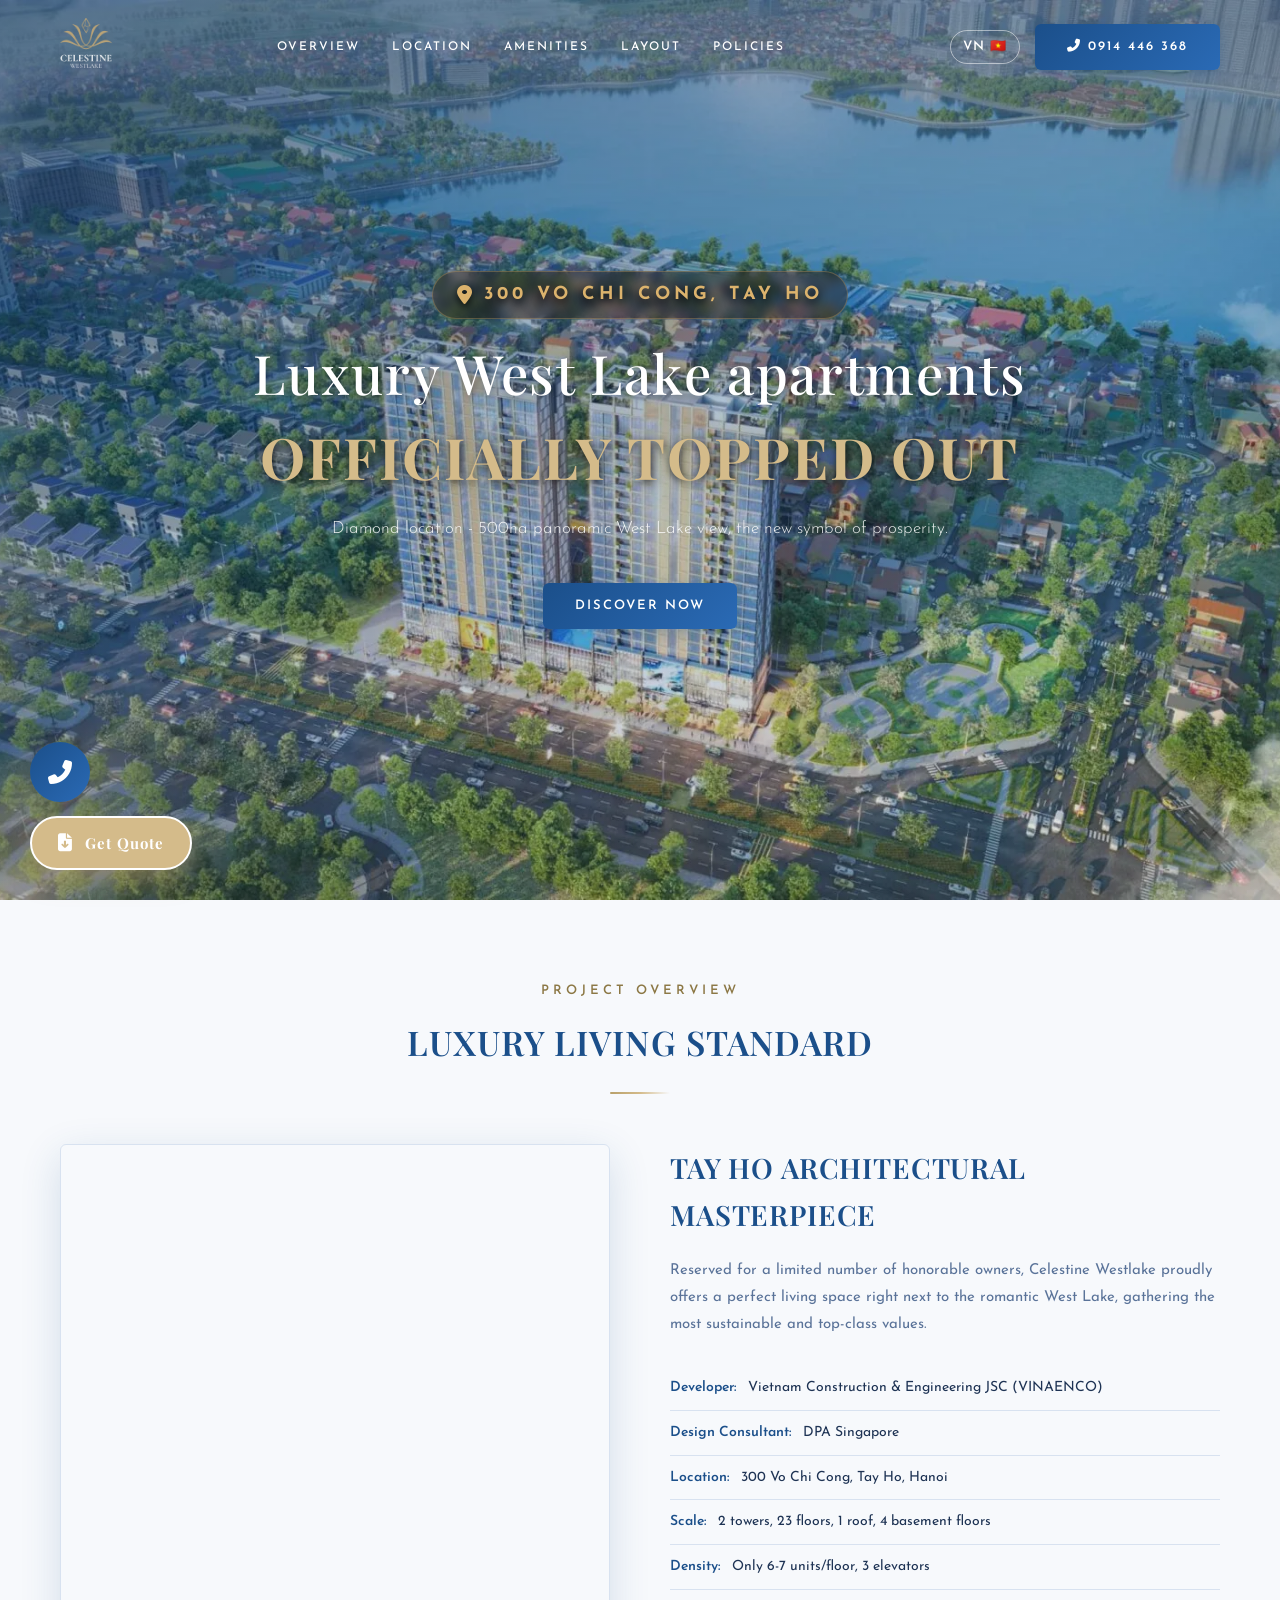
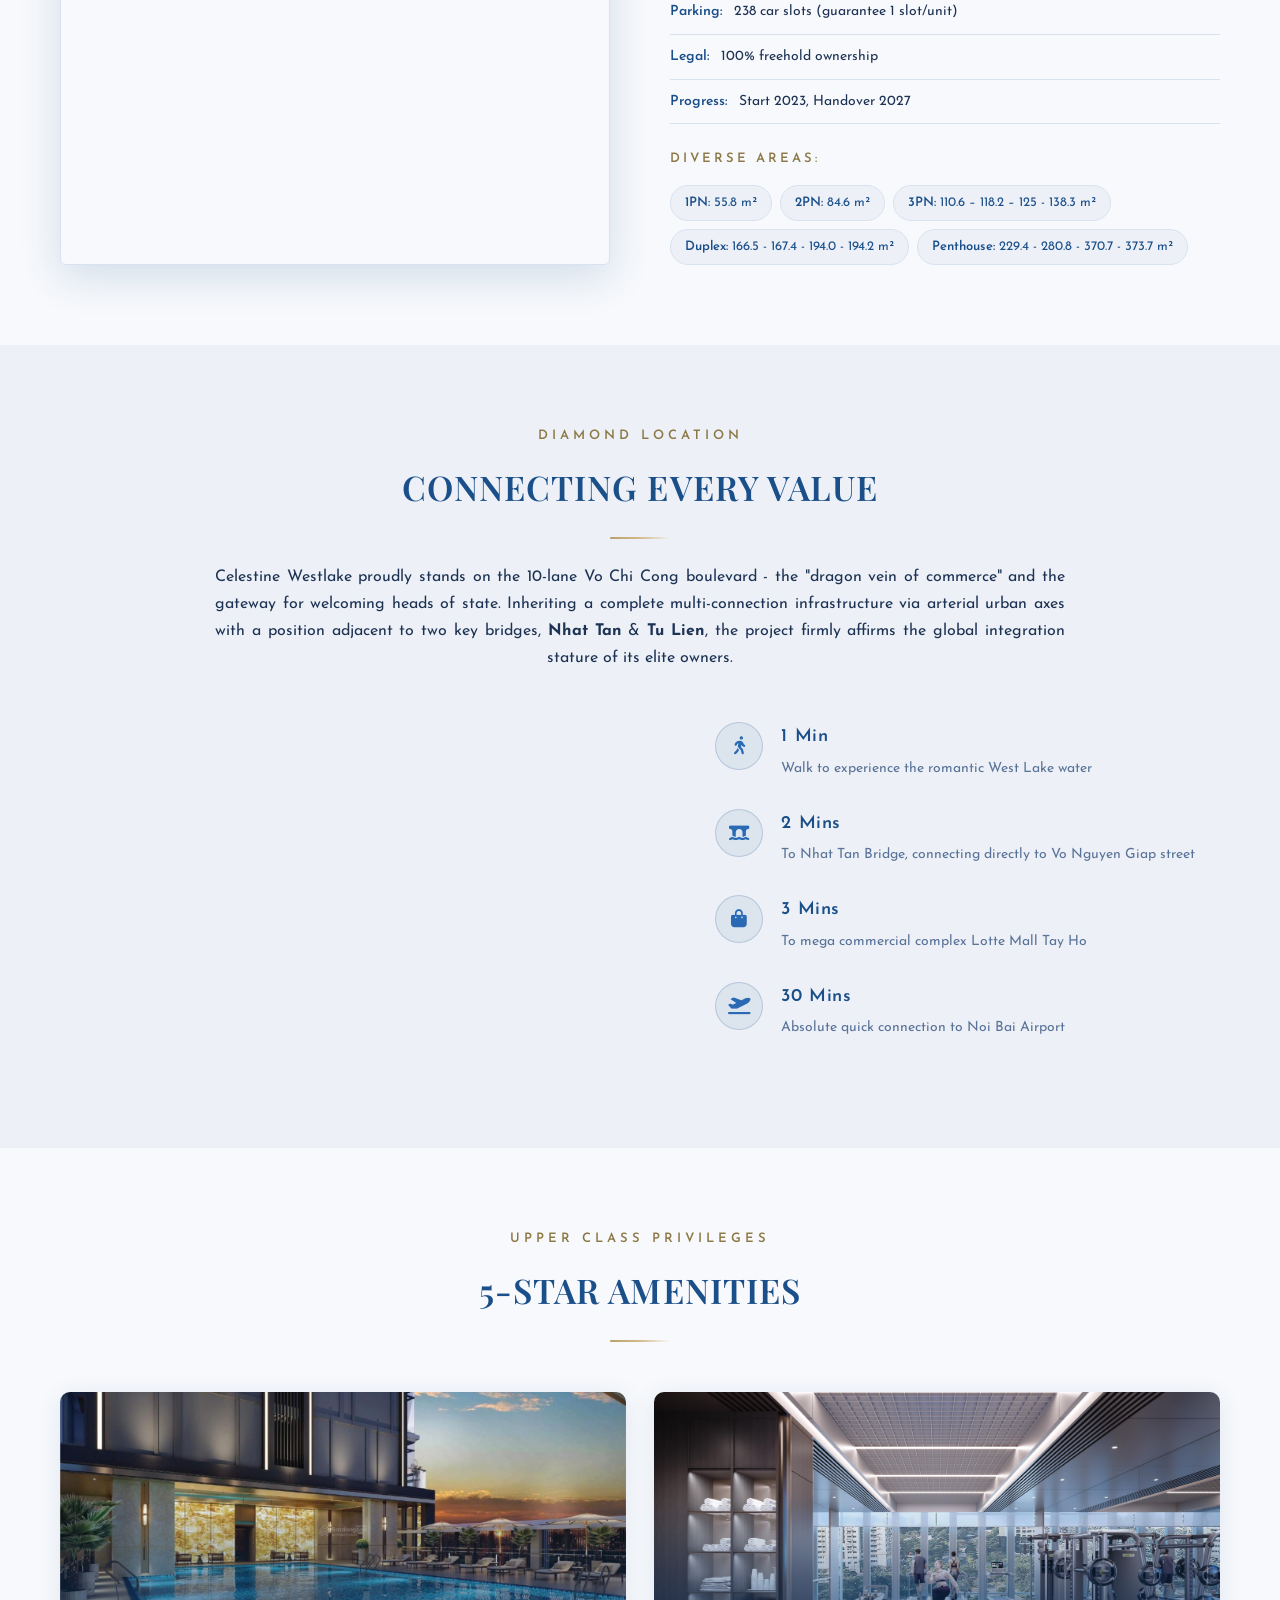
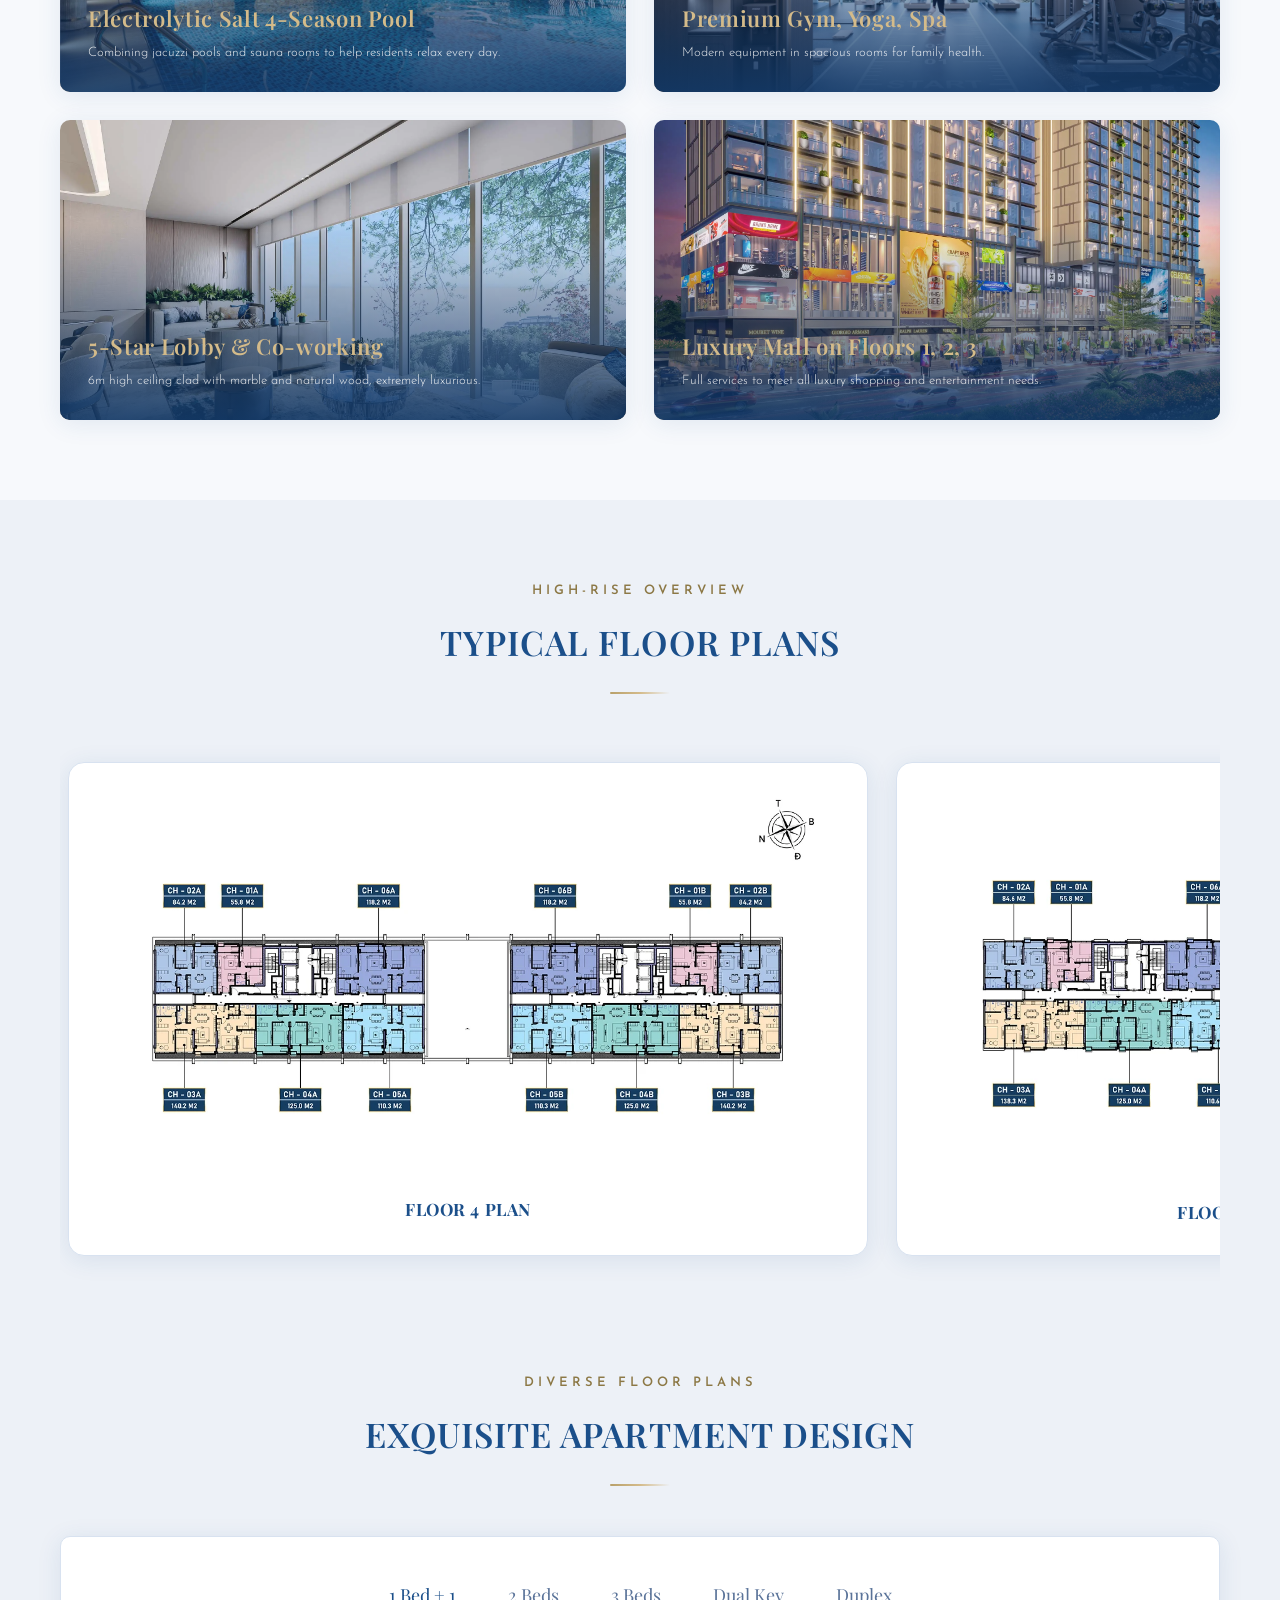
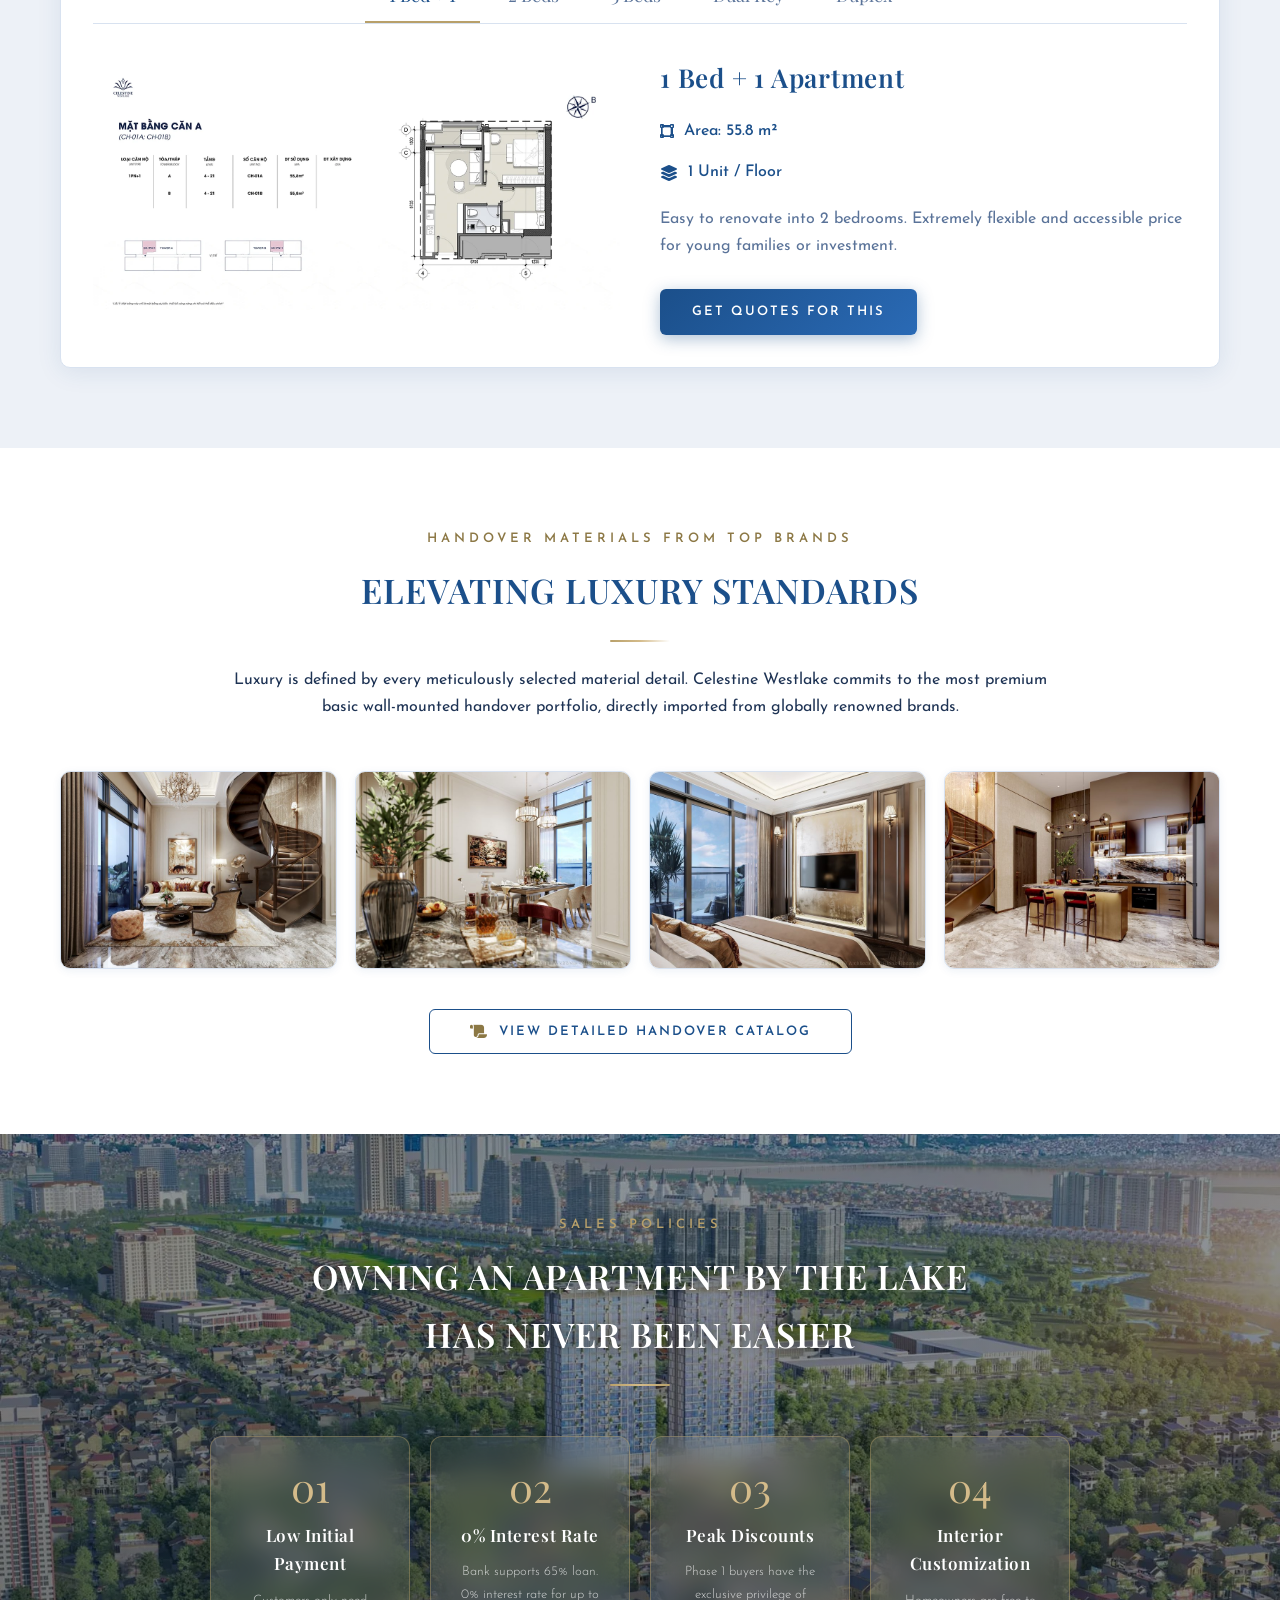
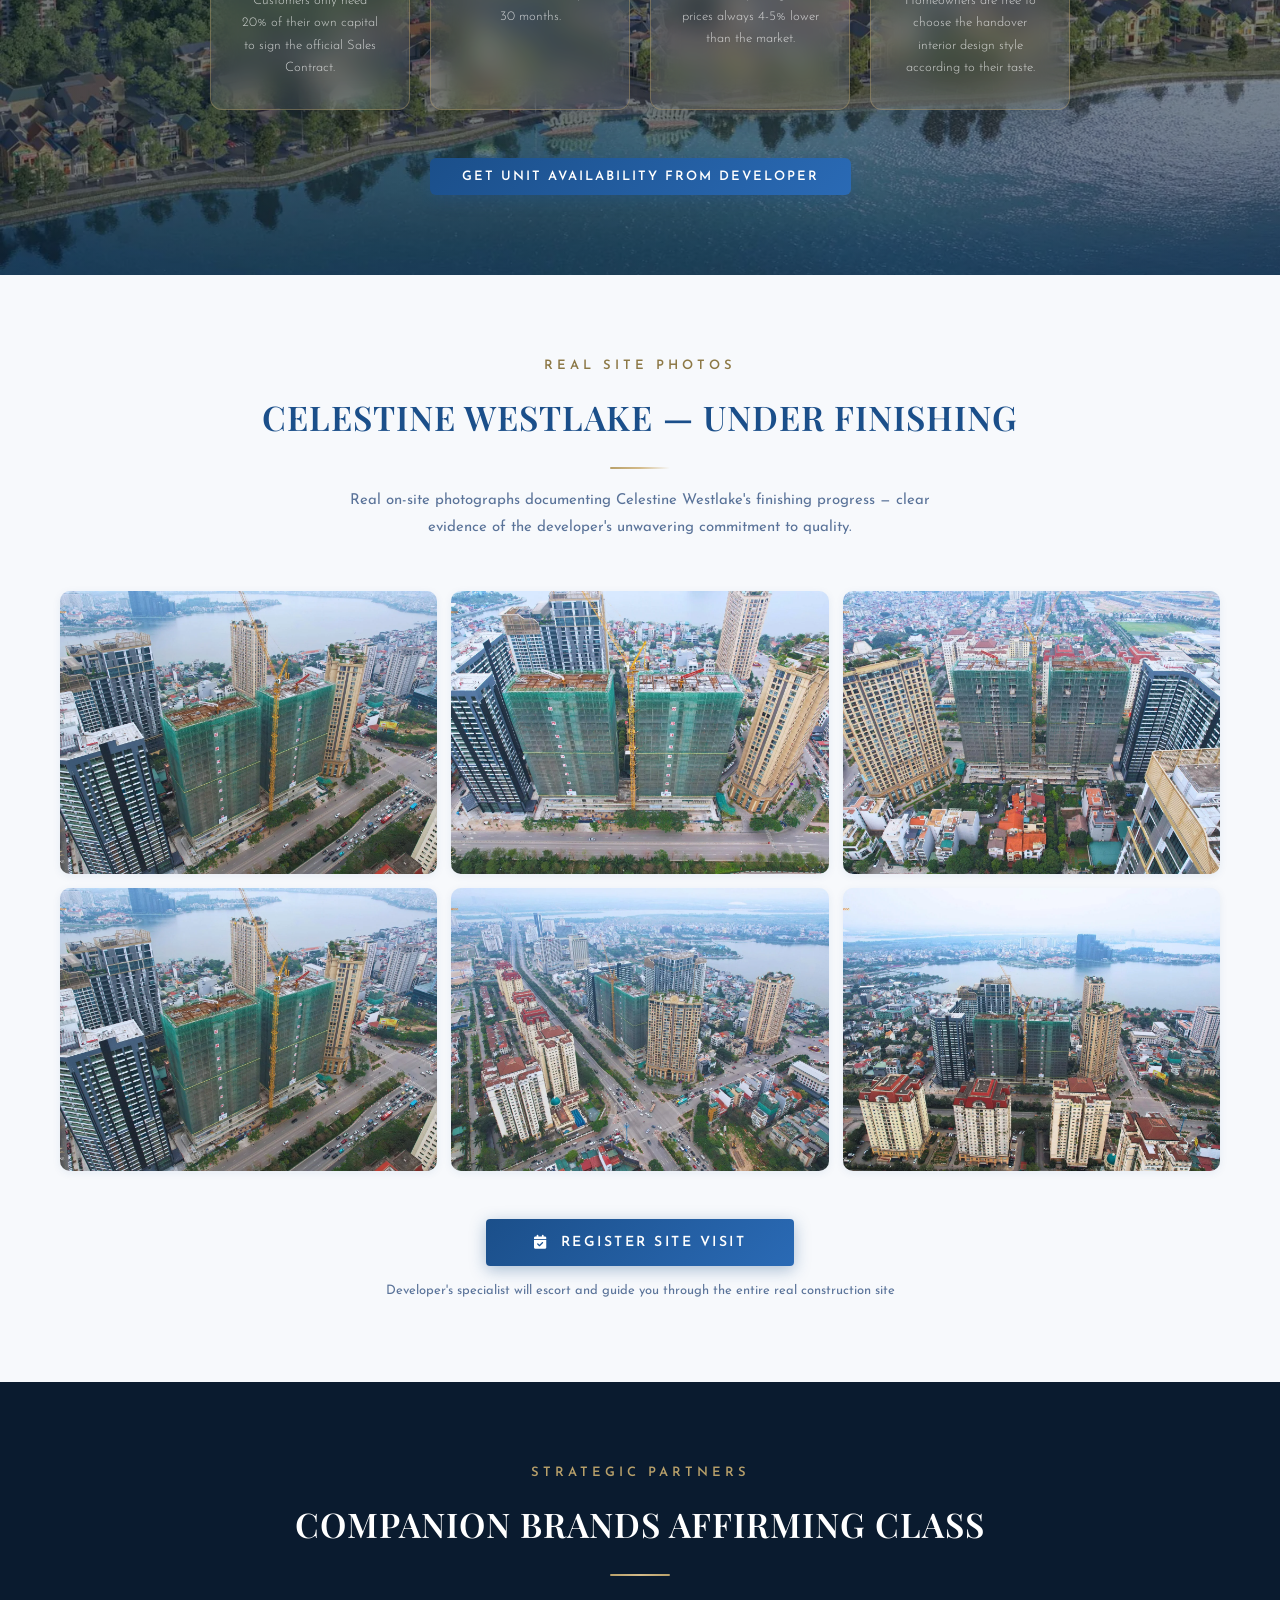
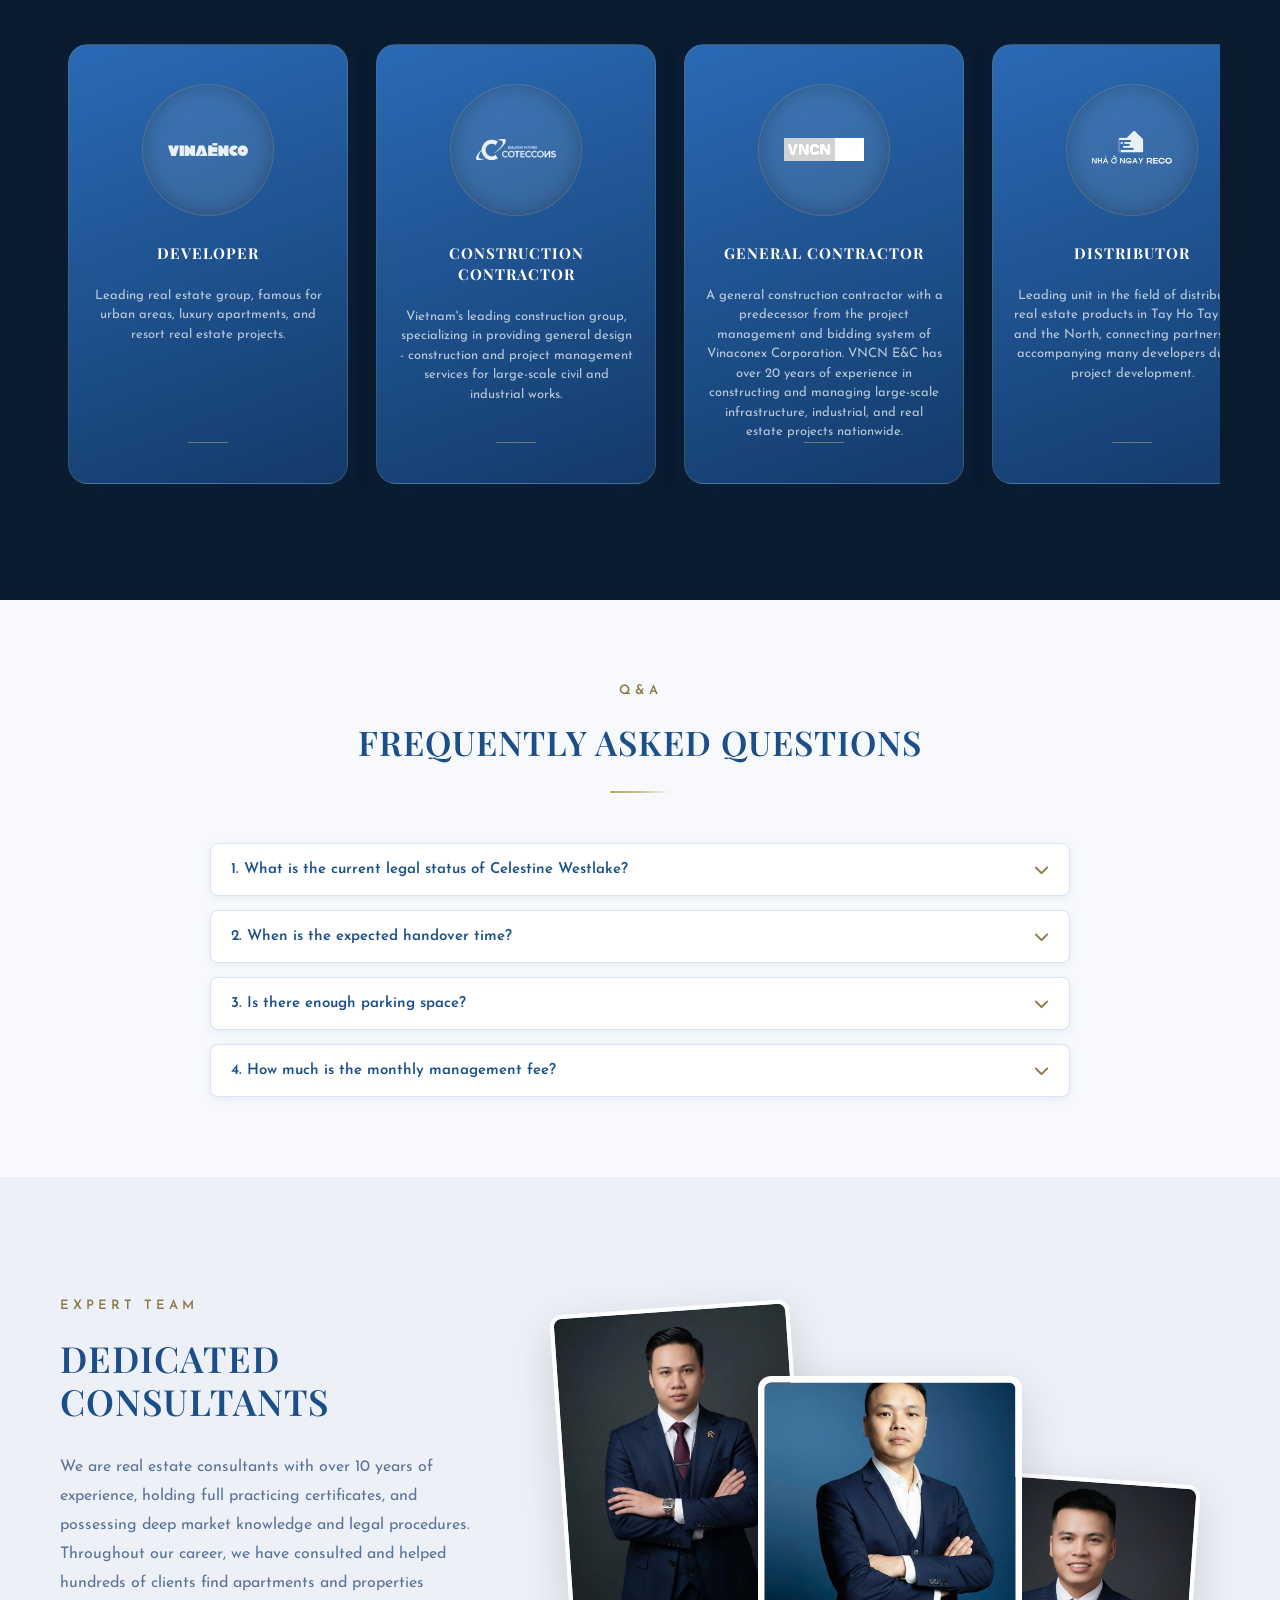
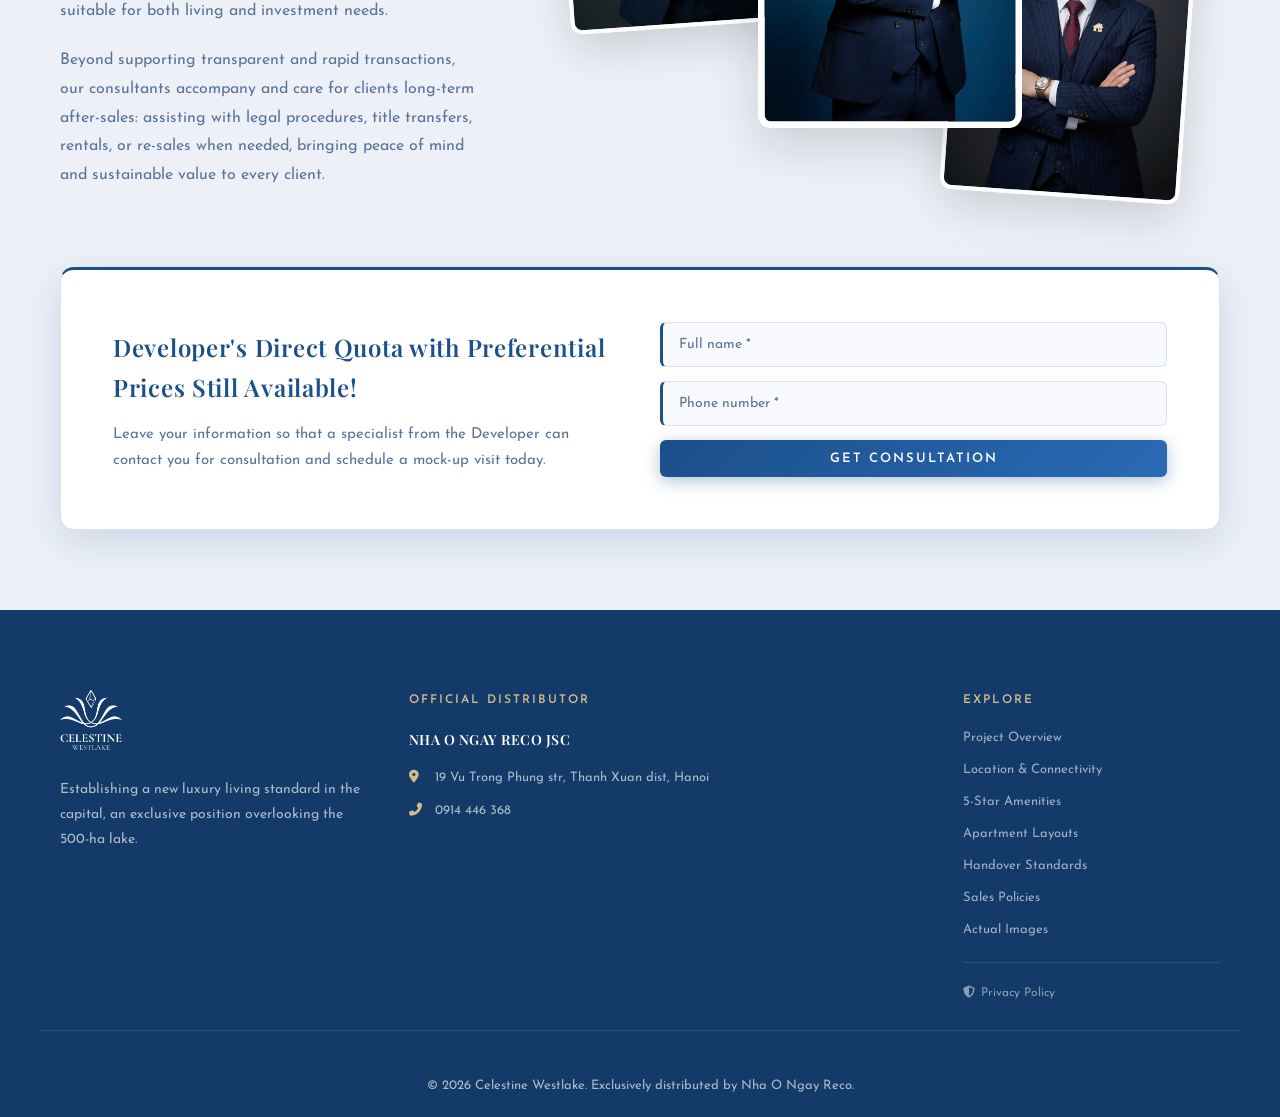
==== commit ad467e35: "Fix Something" ====
--- a/en.html
+++ b/en.html
@@ -2,8 +2,17 @@
 <html lang="en">
 
 <head>
+    <!-- Google Tag Manager -->
+    <script>(function(w,d,s,l,i){w[l]=w[l]||[];w[l].push({'gtm.start':
+    new Date().getTime(),event:'gtm.js'});var f=d.getElementsByTagName(s)[0],
+    j=d.createElement(s),dl=l!='dataLayer'?'&l='+l:'';j.async=true;j.src=
+    'https://www.googletagmanager.com/gtm.js?id='+i+dl;f.parentNode.insertBefore(j,f);
+    })(window,document,'script','dataLayer','GTM-PJMR96RM');</script>
+    <!-- End Google Tag Manager -->
     <meta charset="UTF-8">
     <meta name="viewport" content="width=device-width, initial-scale=1.0">
+
+
     <title>Celestine Westlake - The Origin of Luxury Living</title>
     <meta name="description"
         content="Luxury apartments Celestine Westlake at 300 Vo Chi Cong. 100% freehold ownership. Panoramic West Lake view. 216 exclusive units.">
@@ -201,6 +210,10 @@
 </head>
 
 <body>
+    <!-- Google Tag Manager (noscript) -->
+    <noscript><iframe src="https://www.googletagmanager.com/ns.html?id=GTM-PJMR96RM"
+    height="0" width="0" style="display:none;visibility:hidden"></iframe></noscript>
+    <!-- End Google Tag Manager (noscript) -->
 
     <!-- Header Navigation -->
     <header class="header">
@@ -221,7 +234,7 @@
             <div class="header-action">
                 <a href="index.html" onclick="sessionStorage.setItem('lang_selected', 'true')" class="lang-switch"
                     title="Vietnamese Version">VN 🇻🇳</a>
-                <a href="tel:0934524445" class="btn-primary"><i class="fas fa-phone-alt"></i> 0934 524 445</a>
+                <a href="tel:0914446368" class="btn-primary"><i class="fas fa-phone-alt"></i> 0914 446 368</a>
                 <button class="mobile-menu-btn"><i class="fas fa-bars"></i></button>
             </div>
         </div>
@@ -1783,7 +1796,7 @@
                     </li>
                     <li style="display: block; margin-bottom: 10px; font-size: 13px;">
                         <i class="fas fa-phone-alt" style="color: var(--gold-h); margin-right: 8px; width: 14px;"></i>
-                        <a href="tel:0934524445" style="color: inherit; text-decoration: none;">0934 524 445</a>
+                        <a href="tel:0914446368" style="color: inherit; text-decoration: none;">0914 446 368</a>
                     </li>
                 </ul>
             </div>
@@ -1861,7 +1874,7 @@
 
     <!-- Floating Contact Actions -->
     <div class="floating-actions">
-        <a href="tel:0934524445" class="float-btn float-call">
+        <a href="tel:0914446368" class="float-btn float-call">
             <i class="fas fa-phone-alt"></i>
             <span class="pulse"></span>
         </a>
